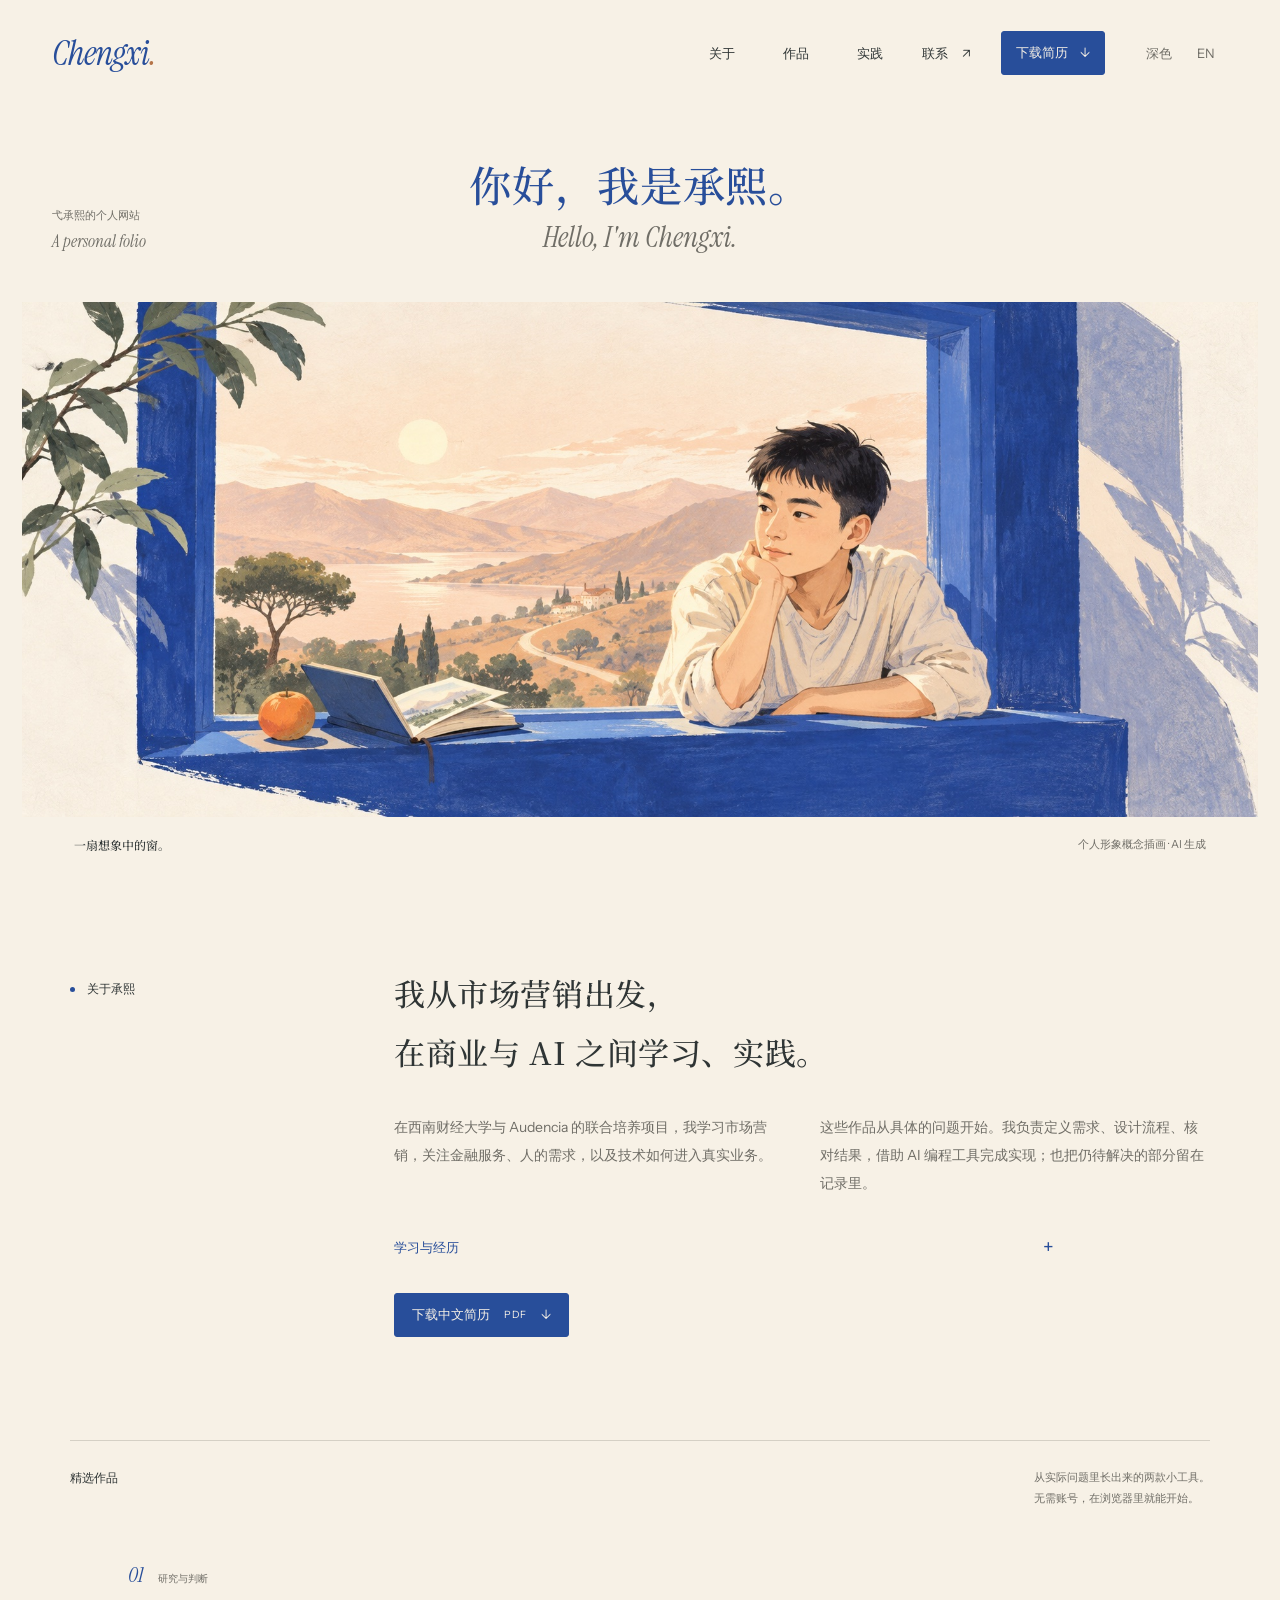
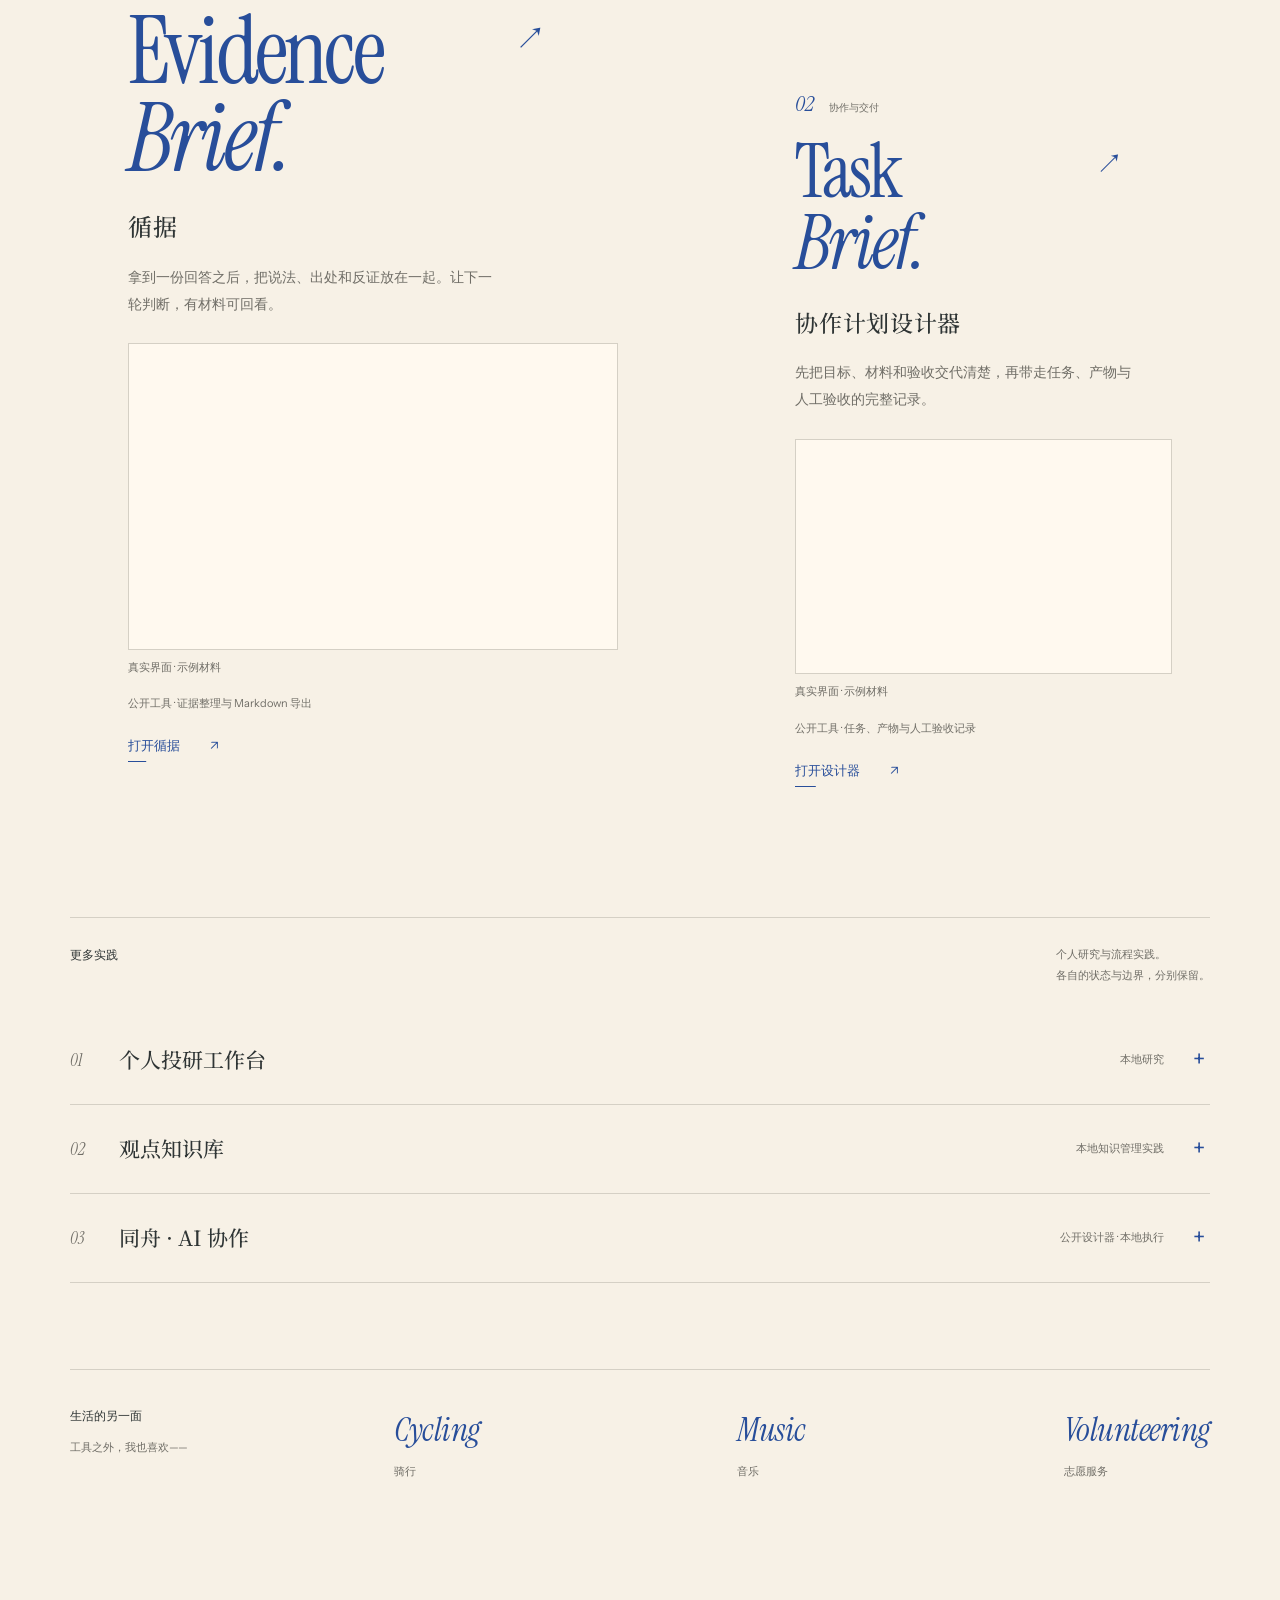
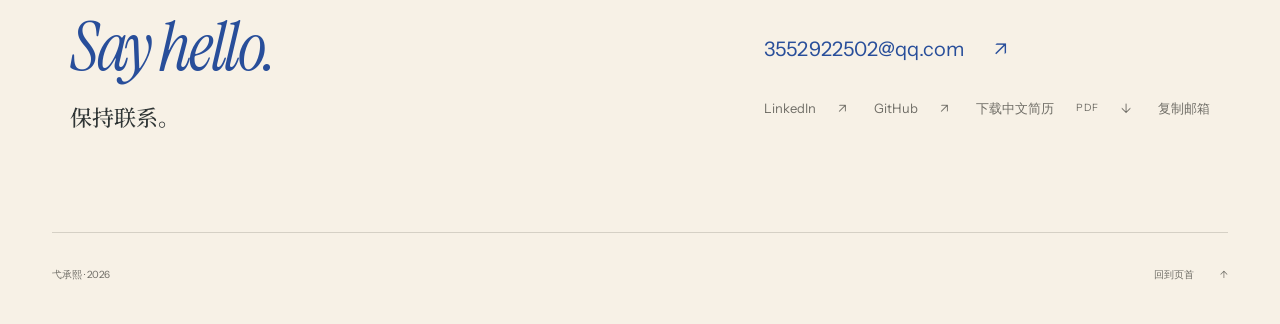
==== index.html @ 26eccb27 "Withdraw divination pages and refine portfolio presentation" ====
<!doctype html>
<html data-theme="light" lang="zh-CN">
<head>
<meta charset="utf-8">
<meta name="viewport" content="width=device-width, initial-scale=1">
<title>弋承熙 · 个人网站</title>
<meta name="description" content="弋承熙的个人网站。市场营销背景，在商业与 AI 之间学习、实践，记录可使用的工具与真实的探索过程。">
<meta name="robots" content="index,follow">
<meta name="referrer" content="no-referrer">
<meta http-equiv="Content-Security-Policy" content="default-src 'self'; script-src 'self' 'sha256-GZswJVKRhbGbGTLFk7Y+22JpQ9vmV7Snyugdphkthqc='; style-src 'self'; img-src 'self' data:; font-src 'self'; connect-src 'self'; object-src 'none'; base-uri 'none'; form-action 'none'">
<link rel="canonical" href="https://yichengxi.cn/">
<meta property="og:type" content="website">
<meta property="og:url" content="https://yichengxi.cn/">
<meta property="og:title" content="弋承熙 · 个人网站">
<meta property="og:description" content="弋承熙的个人网站。市场营销背景，在商业与 AI 之间学习、实践，记录可使用的工具与真实的探索过程。">
<meta property="og:image" content="https://yichengxi.cn/assets/curiosity-window.png">
<meta property="og:image:width" content="1942">
<meta property="og:image:height" content="809">
<meta property="og:image:alt" content="概念插画：承熙倚在钴蓝色窗边，窗台放着一本书，远处是暖色山水。">
<meta property="og:locale" content="zh_CN">
<meta property="og:locale:alternate" content="en_US">
<meta name="twitter:card" content="summary_large_image">
<meta name="twitter:title" content="弋承熙 · 个人网站">
<meta name="twitter:description" content="弋承熙的个人网站。市场营销背景，在商业与 AI 之间学习、实践，记录可使用的工具与真实的探索过程。">
<meta name="twitter:image" content="https://yichengxi.cn/assets/curiosity-window.png">
<meta name="twitter:image:alt" content="概念插画：承熙倚在钴蓝色窗边，窗台放着一本书，远处是暖色山水。">
<link rel="icon" href="assets/favicon.svg" type="image/svg+xml">
<link rel="apple-touch-icon" href="/apple-touch-icon.png">
<meta name="theme-color" content="#f7f1e6">
<script>try{var s=localStorage.getItem('site-theme');if(s!=='light'&&s!=='dark'){s=matchMedia('(prefers-color-scheme: dark)').matches?'dark':'light'}document.documentElement.dataset.theme=s;var m=document.querySelector('meta[name="theme-color"]');if(m)m.content=s==='dark'?'#171d28':'#f7f1e6'}catch(e){document.documentElement.dataset.theme=matchMedia('(prefers-color-scheme: dark)').matches?'dark':'light'}</script>
<link rel="preload" href="assets/fonts/InstrumentSerif-Italic.woff2" as="font" type="font/woff2" crossorigin>
<link rel="preload" href="assets/fonts/ChengxiEditorial-Medium.woff2" as="font" type="font/woff2" crossorigin>
<link rel="stylesheet" href="assets/site.css?v=20261009-folio">
<script defer src="assets/languages.js?v=20261013-public-work"></script>
<script defer src="assets/site.js?v=20261013-public-work"></script>
<script type="application/ld+json">{"@context":"https://schema.org","@type":"ProfilePage","mainEntity":{"@type":"Person","name":"弋承熙","alternateName":"Yi Chengxi","url":"https://yichengxi.cn/","image":"https://yichengxi.cn/assets/curiosity-window.png","description":"市场营销背景的个人实践网站：记录在商业与 AI 之间的学习、工具与真实探索。","sameAs":["https://github.com/chengxi562-hue","https://www.linkedin.com/in/chengxi-yi-452460428/"]}}</script>
</head>
<body id="top">
<a class="skip" href="#main" data-t="t0">跳到主要内容</a>
<header class="masthead shell">
  <a class="signature" href="#top" aria-label="承熙，返回页首" data-t-aria-label="fBrandLabel" lang="en">Chengxi<span aria-hidden="true">.</span></a>
  <nav id="site-nav" aria-label="主导航" data-t-aria-label="t89"><a href="#about" data-t="t5">关于</a><a href="#work" data-t="fNavWork">作品</a><a href="#practice" data-t="fNavPractice">实践</a><a href="#contact"><span data-t="t6">联系</span> <span aria-hidden="true">↗</span></a><a class="resume-button" href="assets/resume-yi-chengxi-2026-09.pdf?v=20261004-experience" download="Yi-Chengxi-Resume-ZH.pdf" title="下载中文简历（PDF）" data-t-title="fResumeTitle"><span data-t="fResumeNav">下载简历</span><span aria-hidden="true">↓</span></a></nav>
  <div class="header-controls"><button class="theme-toggle" type="button" aria-pressed="false" hidden>深色</button><button class="language-toggle" type="button" aria-label="Switch to English" hidden>EN</button><button class="nav-toggle" type="button" aria-controls="site-nav" aria-expanded="false" hidden data-t="t2">菜单</button></div>
</header>
<main id="main">
  <section class="opening" aria-labelledby="hello">
    <div class="opening-title shell"><p class="small-intro"><span data-t="fSmallIntro">弋承熙的个人网站</span><span class="folio-subtitle" lang="en">A personal folio</span></p><h1 id="hello" data-t="fGreeting">你好，我是承熙。</h1><p class="hello-en" lang="en" data-t="fGreetingSub">Hello, I&#x27;m Chengxi.</p></div>
    <figure class="opening-figure"><div class="image-window"><picture><source type="image/jpeg" srcset="assets/curiosity-window-1200.jpg 1200w, assets/curiosity-window-1942.jpg 1942w" sizes="(max-width:540px) 200vw, (max-width:760px) calc(100vw - 24px), (min-width:1986px) 1942px, calc(100vw - 44px)"><img src="assets/curiosity-window.png" alt="概念插画：承熙倚在钴蓝色窗边，窗台放着一本书，远处是暖色山水。" data-t-alt="fImageAlt" width="1942" height="809" fetchpriority="high" decoding="async"></picture></div><figcaption class="shell"><span data-t="fWindowNote">一扇想象中的窗。</span><span data-t="fImageCredit">个人形象概念插画 · AI 生成</span></figcaption></figure>
  </section>
  <section class="introduction reading-shell" id="about" aria-labelledby="about-title">
    <div class="section-note"><span class="section-dot" aria-hidden="true"></span><h2 id="about-title" data-t="fAboutTitle">关于承熙</h2></div>
    <div class="introduction-copy"><p class="introduction-lead" data-t="fIntroLead">我从市场营销出发，
在商业与 AI 之间学习、实践。</p><div class="introduction-detail"><p data-t="fIntroBackground">在西南财经大学与 Audencia 的联合培养项目，我学习市场营销，关注金融服务、人的需求，以及技术如何进入真实业务。</p><p data-t="fIntroRole">这些作品从具体的问题开始。我负责定义需求、设计流程、核对结果，借助 AI 编程工具完成实现；也把仍待解决的部分留在记录里。</p></div>
      <details class="experience-notes"><summary><span data-t="fExperienceTitle">学习与经历</span><span aria-hidden="true">+</span></summary><div class="experience-content"><p class="education"><strong data-t="fEducation">西南财经大学 × Audencia</strong><span data-t="t81">市场营销联合培养项目，预计 2027 年毕业。</span></p><ol class="timeline">
        <li><time>2026.05 — 07</time><h3 data-t="t74">四川银行 · 成都分行营业部市场营销部实习</h3><p data-t="t75">从客户接待、业务引导和数字化渠道服务中，理解金融产品如何连接人的实际需求。</p></li><li><time>2026.03 — 04</time><h3 data-t="t76">成都高投创业投资有限公司 · 投资服务部</h3><p data-t="t77">参与基金申报材料、投标与路演资料、项目台账及尽调材料整理。</p></li><li><time>2025.07 — 09</time><h3 data-t="t78">星途领航（腾盾科创）· 海外销售支持</h3><p data-t="t79">参与国际研学项目的物料与场地协调、文化体验活动及涉外服务。</p></li>
      </ol></div></details><a class="resume-button resume-about" href="assets/resume-yi-chengxi-2026-09.pdf?v=20261004-experience" download="Yi-Chengxi-Resume-ZH.pdf"><span data-t="fResume">下载中文简历</span><span class="resume-format">PDF</span><span aria-hidden="true">↓</span></a>
    </div>
  </section>
  <section class="selected-work reading-shell" id="work" aria-labelledby="work-title"><span class="anchor-alias" id="tools" aria-hidden="true"></span><span class="anchor-alias" id="tool-start" aria-hidden="true"></span>
    <div class="work-heading"><h2 id="work-title" data-t="fWorkTitle">精选作品</h2><p data-t="fWorkNote">从实际问题里长出来的两款小工具。
无需账号，在浏览器里就能开始。</p></div>
    <div class="work-composition">
      <article class="work-feature evidence"><p class="work-kicker"><span lang="en">01</span><span data-t="fEvidenceCategory">研究与判断</span></p><a class="work-title-link" href="tools/evidence-brief/"><span class="work-english" lang="en">Evidence<br><i>Brief.</i></span><span class="work-arrow" aria-hidden="true">↗</span><h3 data-t="fEvidenceTitle">循据</h3></a><p class="work-description" data-t="fEvidenceDescription">拿到一份回答之后，把说法、出处和反证放在一起。让下一轮判断，有材料可回看。</p><figure class="work-preview"><a href="tools/evidence-brief/" class="work-preview-link"><img src="assets/og-evidence-brief.png" alt="循据的真实界面：研究问题、说法清单与人工复核状态，使用公开示例材料。" data-t-alt="fEvidencePreviewAlt" width="1440" height="900" loading="lazy" decoding="async"></a><figcaption data-t="fPreviewNote">真实界面 · 示例材料</figcaption></figure><p class="work-caption" data-t="fEvidenceCaption">公开工具 · 证据整理与 Markdown 导出</p><a class="quiet-link" href="tools/evidence-brief/"><span data-t="fEvidenceOpen">打开循据</span><span aria-hidden="true">↗</span></a></article>
      <article class="work-feature task"><p class="work-kicker"><span lang="en">02</span><span data-t="fTaskCategory">协作与交付</span></p><a class="work-title-link" href="tools/task-brief/"><span class="work-english" lang="en">Task<br><i>Brief.</i></span><span class="work-arrow" aria-hidden="true">↗</span><h3 data-t="fTaskTitle">协作计划设计器</h3></a><p class="work-description" data-t="fTaskDescription">先把目标、材料和验收交代清楚，再带走任务、产物与人工验收的完整记录。</p><figure class="work-preview"><a href="tools/task-brief/" class="work-preview-link"><img src="assets/og-task-brief.png" alt="Task Brief 的真实输出界面：执行任务单与复核任务单，使用合成示例材料。" data-t-alt="fTaskPreviewAlt" width="1440" height="900" loading="lazy" decoding="async"></a><figcaption data-t="fPreviewNote">真实界面 · 示例材料</figcaption></figure><p class="work-caption" data-t="fTaskCaption">公开工具 · 任务、产物与人工验收记录</p><a class="quiet-link" href="tools/task-brief/"><span data-t="fTaskOpen">打开设计器</span><span aria-hidden="true">↗</span></a></article>
    </div>
  </section>
  <section class="more-practice reading-shell" id="practice" aria-labelledby="practice-title"><span class="anchor-alias" id="approach" aria-hidden="true"></span><div class="work-heading"><h2 id="practice-title" data-t="fPracticeTitle">更多实践</h2><p data-t="fPracticeNote">个人研究与流程实践。
各自的状态与边界，分别保留。</p></div><div class="practice-list"><details class="practice" id="research"><summary><span class="practice-no" aria-hidden="true">01</span><span class="practice-name" data-t="t22">个人投研工作台</span><span class="practice-state" data-t="fResearchStatus">本地研究</span><span class="practice-plus" aria-hidden="true">+</span></summary><div class="practice-body"><span class="anchor-alias" id="project-research" aria-hidden="true"></span><p class="practice-intro" data-t="t23">把分散的信息整理成可追溯的研究流程。</p><div class="case"><div class="case-part" id="research-part-0"><span class="anchor-alias" id="case-research-0" aria-hidden="true"></span><h4 data-t="t25">问题</h4><p data-t="t26">信息来源分散，输出可能悄悄过期；需要知道每条结论从哪里来、何时失效。</p></div>
<div class="case-part" id="research-part-1"><span class="anchor-alias" id="case-research-1" aria-hidden="true"></span><h4 data-t="t27">我的工作</h4><p data-t="t28">定义来源、时效、失败条件与验收标准，组织 AI 工具按边界实现，并核对来源与输出记录。</p></div>
<div class="case-part" id="research-part-2"><span class="anchor-alias" id="case-research-2" aria-hidden="true"></span><h4 data-t="t29">结果与边界</h4><p data-t="t30">形成可追溯的研究流程和检查规则。项目用于个人研究，不作为收益表现或交易能力的证明。</p></div></div><a class="quiet-link" href="tools/evidence-brief/" data-t="r3">用循据整理证据 ↗</a></div></details><details class="practice" id="knowledge"><summary><span class="practice-no" aria-hidden="true">02</span><span class="practice-name" data-t="t33">观点知识库</span><span class="practice-state" data-t="fKnowledgeStatus">本地知识管理实践</span><span class="practice-plus" aria-hidden="true">+</span></summary><div class="practice-body"><span class="anchor-alias" id="project-knowledge" aria-hidden="true"></span><p class="practice-intro" data-t="t34">让视频里的信息，成为可以回看的材料。</p><div class="case"><div class="case-part" id="knowledge-part-0"><span class="anchor-alias" id="case-knowledge-0" aria-hidden="true"></span><h4 data-t="t36">问题</h4><p data-t="t37">长视频里的观点难以回看，摘录脱离上下文后就失去来源。</p></div>
<div class="case-part" id="knowledge-part-1"><span class="anchor-alias" id="case-knowledge-1" aria-hidden="true"></span><h4 data-t="t38">我的工作</h4><p data-t="t39">设计转写、来源时间戳、归档结构与增量处理规则，并定义抽取格式与检查方式。</p></div>
<div class="case-part" id="knowledge-part-2"><span class="anchor-alias" id="case-knowledge-2" aria-hidden="true"></span><h4 data-t="t40">结果与边界</h4><p data-t="t41">形成带来源线索的可回看资料库。重要结论仍回到原始材料核对，避免摘录丢失上下文。</p></div></div></div></details><details class="practice" id="collaboration"><summary><span class="practice-no" aria-hidden="true">03</span><span class="practice-name" data-t="t44">同舟 · AI 协作</span><span class="practice-state" data-t="fCollaborationStatus">公开设计器 · 本地执行</span><span class="practice-plus" aria-hidden="true">+</span></summary><div class="practice-body"><span class="anchor-alias" id="project-collaboration" aria-hidden="true"></span><p class="practice-intro" data-t="t45">把任务、依赖与验收连起来；公开设计计划，本地执行队列。</p><div class="case"><div class="case-part" id="collaboration-part-0"><span class="anchor-alias" id="case-collaboration-0" aria-hidden="true"></span><h4 data-t="t47">问题</h4><p data-t="t48">工具越多，越容易把“生成了内容”误认为“完成了交付”。</p></div>
<div class="case-part" id="collaboration-part-1"><span class="anchor-alias" id="case-collaboration-1" aria-hidden="true"></span><h4 data-t="t49">我的工作</h4><p data-t="t50">定义任务范围、协作分工与停止条件，借助 AI 工具完成实现，再核对实际产物与检查记录。</p></div>
<div class="case-part" id="collaboration-part-2"><span class="anchor-alias" id="case-collaboration-2" aria-hidden="true"></span><h4 data-t="t51">结果与边界</h4><p data-t="t52">已跑通真实计划、初稿与复核链；公开设计器可导出工作流。执行仍需自己的本地环境，节省比例尚未量化。</p></div></div><a class="quiet-link" href="projects/tongzhou/" data-t="q0">查看同舟项目与设计器 ↗</a></div></details></div></section>
  <section class="life reading-shell" aria-labelledby="life-title"><div class="life-heading"><h2 id="life-title" data-t="fLifeTitle">生活的另一面</h2><p data-t="fLifeIntro">工具之外，我也喜欢——</p></div><ul class="interests"><li><span lang="en">Cycling</span><span data-t="t70">骑行</span></li><li><span lang="en">Music</span><span data-t="t71">音乐</span></li><li><span lang="en">Volunteering</span><span data-t="t72">志愿服务</span></li></ul></section>
  <section class="contact reading-shell" id="contact" aria-labelledby="contact-title"><div class="contact-intro"><p lang="en">Say hello.</p><h2 id="contact-title" data-t="fContactTitle">保持联系。</h2></div><div class="contact-details"><a class="email" href="mailto:3552922502@qq.com">3552922502@qq.com <span aria-hidden="true">↗</span></a><nav aria-label="外部主页" data-t-aria-label="fExternalNav"><a href="https://www.linkedin.com/in/chengxi-yi-452460428/" target="_blank" rel="noopener noreferrer">LinkedIn <span aria-hidden="true">↗</span></a><a href="https://github.com/chengxi562-hue" target="_blank" rel="noopener noreferrer">GitHub <span aria-hidden="true">↗</span></a><a href="assets/resume-yi-chengxi-2026-09.pdf?v=20261004-experience" download="Yi-Chengxi-Resume-ZH.pdf"><span data-t="fResume">下载中文简历</span><span class="resume-format">PDF</span><span aria-hidden="true">↓</span></a><button class="copy" type="button" data-email="3552922502@qq.com" hidden data-t="t85">复制邮箱</button></nav><span class="copy-status" role="status"></span></div></section>
</main>
<footer class="footer shell"><p data-t="fFooter">弋承熙 · 2026</p><a href="#top"><span data-t="fBackTop">回到页首</span><span aria-hidden="true">↑</span></a></footer>
</body>
</html>
---- assets/site.css ----
/* Folio edition · September 2026. Native reading, progressive controls. */
@font-face{font-family:'Instrument Serif';src:url('fonts/InstrumentSerif-Regular.woff2') format('woff2');font-weight:400;font-display:swap}
@font-face{font-family:'Instrument Serif';src:url('fonts/InstrumentSerif-Italic.woff2') format('woff2');font-weight:400;font-style:italic;font-display:swap}
@font-face{font-family:'Chengxi Editorial';src:url('fonts/ChengxiEditorial-Medium.woff2') format('woff2');font-weight:500;font-display:swap}
@font-face{font-family:'Instrument Sans';src:url('fonts/InstrumentSans-Regular.woff2') format('woff2');font-weight:400;font-display:swap}
:root{--paper:#f7f1e6;--ink:#2f3535;--blue:#284e9a;--muted:#706e67;--apricot:#e8bc98;--line:#d5d0c5;--display:'Chengxi Editorial','Songti SC','Noto Serif CJK SC',serif;--serif:'Instrument Serif',Georgia,serif;--sans:'Instrument Sans','PingFang SC','Microsoft YaHei',sans-serif;--gutter:52px;--card:#fff9ef;--wash:#efe5d4;color-scheme:light}
*{box-sizing:border-box}html{scroll-behavior:smooth;scroll-padding-top:36px}body{margin:0;background:var(--paper);color:var(--ink);font:15px/1.85 var(--sans);-webkit-font-smoothing:antialiased}h1,h2,h3,p,figure{margin:0}a{color:inherit;text-underline-offset:5px;touch-action:manipulation}a:focus-visible{outline:2px solid var(--blue);outline-offset:7px}::selection{background:var(--apricot);color:var(--ink)}.shell{width:calc(100% - var(--gutter)*2);max-width:1390px;margin-inline:auto}.reading-shell{width:calc(100% - var(--gutter)*2);max-width:1140px;margin-inline:auto}.skip{position:fixed;top:-100px;left:20px;z-index:20;padding:12px 20px;background:var(--blue);color:var(--paper)}.skip:focus{top:14px}.masthead{display:flex;align-items:center;justify-content:space-between;gap:32px;min-height:106px}.signature{font:italic 35px/1 var(--serif);text-decoration:none;color:var(--blue);letter-spacing:-.03em;display:flex;align-items:center;min-height:44px}.signature>span{color:#b57448}.edition{font-size:10px;color:var(--muted);margin-left:78px}.masthead nav{display:flex;align-items:center;gap:30px}.masthead nav a{font-size:13px;display:flex;gap:14px;align-items:center;min-height:44px;text-decoration:none}.masthead nav a:hover{color:var(--blue)}.opening-title{padding:46px 0 44px;position:relative;text-align:center}.small-intro{position:absolute;left:0;bottom:47px;font-size:11px;color:var(--muted);text-align:left}.small-intro>.folio-subtitle{display:block;font:italic 17px/1.5 var(--serif);margin-top:4px}.opening h1{font:500 clamp(34px,3.3vw,48px)/1.5 var(--display);letter-spacing:.015em;color:var(--blue)}.hello-en{font:italic 29px/1.4 var(--serif);color:var(--muted);margin-top:2px}.opening-figure{margin-inline:22px}.image-window{max-width:1942px;margin-inline:auto;overflow:hidden}.image-window img{display:block;width:100%;height:auto;aspect-ratio:1942/809;object-fit:cover;transform:scale(1);transition:transform 1.4s cubic-bezier(.2,.65,.35,1)}.opening-figure figcaption{display:flex;align-items:flex-start;justify-content:space-between;gap:28px;margin-top:17px;font-size:10px;color:var(--muted)}.opening-figure figcaption>span:first-child{font-family:var(--display);font-weight:500;font-size:12px;color:var(--ink)}.introduction{display:grid;grid-template-columns:1fr 3fr;gap:52px;padding-block:108px 103px}.section-note{display:flex;align-items:flex-start;gap:12px;padding-top:14px}.section-dot{width:5px;height:5px;border-radius:50%;background:var(--blue);margin-top:9px;flex-shrink:0}.section-note h2,.work-heading h2,.life-heading h2{font-size:12px;font-weight:400;line-height:1.8}.introduction-lead{font:500 31px/1.9 var(--display);letter-spacing:.02em}.introduction-detail{display:grid;grid-template-columns:1fr 1fr;gap:36px;margin-top:31px;font-size:14px;line-height:2;color:var(--muted)}.quiet-link{display:inline-flex;align-items:center;gap:30px;min-height:44px;margin-top:22px;font-size:13px;text-decoration:none;color:var(--blue);position:relative}.quiet-link::after{content:'';position:absolute;left:0;right:0;bottom:5px;height:1px;background:currentColor;transform:scaleX(.2);transform-origin:left;transition:transform .25s}.quiet-link:hover::after{transform:scaleX(1)}.quiet-link>span[aria-hidden]{transition:transform .25s}.quiet-link:hover>span[aria-hidden]{transform:translate(2px,-2px)}.selected-work{padding-bottom:125px}.work-heading{display:flex;justify-content:space-between;align-items:flex-start;gap:50px;border-top:1px solid var(--line);padding-top:26px}.work-heading p{font-size:11px;color:var(--muted);max-width:31em;line-height:1.9}.work-composition{display:grid;grid-template-columns:1.3fr 1fr;gap:17%;padding:55px 38px 0 58px}.work-feature{min-width:0}.work-kicker{font-size:10px;color:var(--muted);display:flex;align-items:baseline;gap:15px}.work-kicker>span:first-child{font:italic 22px/1 var(--serif);color:var(--blue)}.work-title-link{display:block;position:relative;text-decoration:none;margin-top:20px;max-width:420px}.work-english{display:block;font:400 94px/.92 var(--serif);letter-spacing:-.04em;color:var(--blue)}.work-english i{font-weight:400}.work-title-link h3{font:500 24px/1.7 var(--display);color:var(--ink);margin-top:25px;letter-spacing:.03em}.work-arrow{position:absolute;top:8px;right:2px;font:400 31px/1.5 var(--serif);color:var(--blue);transition:transform .3s}.work-title-link:hover .work-arrow{transform:translate(6px,-6px)}.work-description{font-size:14px;line-height:1.95;max-width:26em;color:var(--muted);margin-top:17px}.work-caption{font-size:11px;line-height:1.9;color:var(--muted);margin-top:22px}.work-feature .quiet-link{margin-top:9px}.task{padding-top:129px}.task .work-english{font-size:75px;line-height:.94}.task .work-title-link{max-width:330px}.task .work-title-link h3{font-size:23px;margin-top:25px}.task .work-description{font-size:14px;max-width:24em}.task .work-arrow{top:7px;font-size:27px}.life{display:grid;grid-template-columns:1fr 3fr;gap:52px;padding:35px 0 85px;border-top:1px solid var(--line)}.life-heading p{font-size:11px;color:var(--muted);margin-top:11px}.interests{display:flex;justify-content:space-between;gap:32px;list-style:none;margin:0;padding:0}.interests li{display:grid;gap:7px;align-content:start}.interests li>span:first-child{font:italic 33px/1.5 var(--serif);color:var(--blue);letter-spacing:-.015em}.interests li>span:last-child{font-size:11px;color:var(--muted)}.contact{display:flex;justify-content:space-between;align-items:center;gap:60px;padding-block:44px 95px}.contact-intro>p{font:italic 68px/1.1 var(--serif);color:var(--blue);letter-spacing:-.035em}.contact-intro h2{font:500 22px/1.8 var(--display);margin-top:12px}.contact-details{padding-top:10px}.email{display:flex;align-items:center;gap:30px;font-size:20px;text-decoration:none;color:var(--blue);min-height:44px}.email:hover{text-decoration:underline}.contact-details nav{display:flex;gap:27px;margin-top:15px}.contact-details nav a{min-height:44px;display:flex;gap:22px;align-items:center;text-decoration:none;font-size:13px;color:var(--muted)}.contact-details nav a:hover{color:var(--blue)}.footer{display:flex;align-items:center;justify-content:space-between;gap:30px;border-top:1px solid var(--line);padding-block:21px 26px;font-size:10px;color:var(--muted)}.footer p>span{margin-inline:10px}.footer>a{display:flex;align-items:center;gap:26px;min-height:44px;text-decoration:none}.footer>a:hover{color:var(--blue)}
@media(min-width:1000px) and (prefers-reduced-motion:no-preference){.image-window:hover img{transform:scale(1.012)}}
@media(max-width:1100px){:root{--gutter:38px}.masthead{min-height:90px}.opening-title{padding:41px 0 35px}.small-intro{bottom:39px;font-size:10px}.small-intro>.folio-subtitle{font-size:15px}.opening h1{font-size:39px}.hello-en{font-size:27px}.introduction{grid-template-columns:.7fr 3fr;gap:35px;padding-block:85px}.introduction-lead{font-size:29px}.introduction-detail{gap:27px;font-size:14px}.work-composition{padding-left:25px;padding-right:20px;gap:13%}.work-english{font-size:80px}.task .work-english{font-size:66px}.task{padding-top:110px}.work-description{font-size:14px}.selected-work{padding-bottom:96px}.life{grid-template-columns:.7fr 3fr;gap:35px;padding-bottom:66px}.interests{gap:24px}.interests li>span:first-child{font-size:30px}.contact{padding-bottom:70px}.contact-intro>p{font-size:61px}}
@media(max-width:760px){:root{--gutter:25px}.masthead{min-height:84px;gap:25px}.signature{font-size:31px}.edition{display:none}.masthead nav{gap:23px}.masthead nav a{font-size:13px}.opening-title{padding:28px 0 35px}.small-intro{position:static;text-align:center;font-size:10px;margin-bottom:18px}.small-intro>.folio-subtitle{display:none}.opening h1{font-size:38px}.hello-en{font-size:26px}.opening-figure{margin-inline:12px}.opening-figure figcaption{margin-top:13px;font-size:9px;gap:24px}.opening-figure figcaption>span:first-child{font-size:11px}.introduction{grid-template-columns:1fr;gap:20px;padding-block:65px 67px}.section-note{padding-top:0}.introduction-lead{font-size:28px;line-height:1.85}.introduction-detail{font-size:14px;gap:27px;margin-top:24px}.introduction .quiet-link{margin-top:18px}.work-heading{padding-top:22px;gap:25px}.work-heading p{font-size:10px}.work-composition{padding:43px 0 0;gap:11%}.work-english{font-size:69px}.work-title-link h3{font-size:22px;margin-top:21px}.work-arrow{font-size:25px}.work-description{font-size:14px;margin-top:13px}.work-caption{font-size:11px;margin-top:18px}.task{padding-top:96px}.task .work-english{font-size:58px}.task .work-description{font-size:14px}.task .work-title-link h3{font-size:21px;margin-top:23px}.task .work-arrow{font-size:23px}.selected-work{padding-bottom:75px}.life{grid-template-columns:1fr;gap:25px;padding-top:24px;padding-bottom:49px}.life-heading{display:flex;gap:30px;justify-content:space-between}.life-heading p{margin:0;font-size:10px}.interests li>span:first-child{font-size:28px}.interests li>span:last-child{font-size:10px}.contact{padding:28px 0 58px;gap:30px}.contact-intro>p{font-size:51px}.contact-intro h2{font-size:21px}.email{font-size:17px;gap:17px}.contact-details nav{margin-top:10px;gap:22px}.contact-details nav a{font-size:13px;gap:17px}.footer{font-size:9px;gap:20px}.footer>span{display:none}}
@media(max-width:540px){:root{--gutter:25px}.masthead{min-height:81px}.signature{font-size:30px}.masthead nav{gap:19px}.masthead nav a{font-size:13px;gap:7px}.opening-title{padding:21px 0 29px}.small-intro{font-size:9px;margin-bottom:17px}.opening h1{font-size:34px;letter-spacing:.015em;line-height:1.6;white-space:nowrap}.hello-en{font-size:24px;margin-top:1px}.opening-figure{margin-inline:0}.image-window img{aspect-ratio:1.2;object-position:61% 50%}.opening-figure figcaption{font-size:8px;gap:18px;line-height:1.85;margin-top:12px}.opening-figure figcaption>span:first-child{font-size:10px;white-space:nowrap}.opening-figure figcaption>span:last-child{text-align:right;max-width:18em}.introduction{padding-top:56px;padding-bottom:57px;gap:18px}.section-note h2,.work-heading h2,.life-heading h2{font-size:11px}.section-note{gap:10px}.section-dot{margin-top:7px;width:4px;height:4px}.introduction-lead{font-size:23px;line-height:1.95;letter-spacing:0}.introduction-detail{grid-template-columns:1fr;gap:15px;font-size:14px;line-height:2;margin-top:22px}.introduction .quiet-link{font-size:13px;margin-top:15px}.work-heading{gap:24px;padding-top:20px;align-items:flex-start}.work-heading h2{white-space:nowrap}.work-heading p{font-size:9px;line-height:1.85;max-width:22em}.work-composition{display:block;padding-top:36px}.work-kicker{font-size:9px;gap:12px}.work-kicker>span:first-child{font-size:20px}.work-title-link{max-width:300px;margin-top:16px}.work-english{font-size:77px;line-height:.92}.work-arrow{font-size:28px;right:10px;top:7px}.work-title-link h3{font-size:23px;margin-top:22px}.work-description{font-size:14px;max-width:24em;line-height:1.95;margin-top:14px}.work-caption{font-size:11px;margin-top:17px}.work-feature .quiet-link{font-size:13px;margin-top:6px}.task{padding:54px 0 0 55px}.task .work-title-link{max-width:260px}.task .work-english{font-size:66px}.task .work-title-link h3{font-size:21px;margin-top:22px}.task .work-description{font-size:14px;max-width:23em}.task .work-arrow{font-size:25px;right:0;top:7px}.selected-work{padding-bottom:56px}.life{padding-top:21px;gap:24px;padding-bottom:34px}.life-heading{gap:18px}.life-heading p{font-size:9px}.interests{gap:13px}.interests li{gap:5px}.interests li>span:first-child{font-size:24px;line-height:1.4}.interests li>span:last-child{font-size:9px}.contact{display:block;padding:25px 0 44px}.contact-intro>p{font-size:54px}.contact-intro h2{font-size:20px;margin-top:10px}.contact-details{padding-top:23px}.email{font-size:19px;justify-content:space-between;max-width:300px}.contact-details nav{margin-top:7px;gap:30px}.contact-details nav a{font-size:13px;gap:21px}.footer{font-size:8px;padding-block:16px 19px;gap:20px}.footer p>span{margin-inline:5px}.footer>a{gap:15px}}
@media(max-width:360px){.opening h1{font-size:30px}.introduction-lead{font-size:21px}.interests li>span:first-child{font-size:21px}.task{padding-left:36px}}
@media(prefers-reduced-motion:reduce){html{scroll-behavior:auto}*,*::before,*::after{animation:none!important;transition:none!important}}
/* An explicit download action, using the existing public Chinese PDF. */
.resume-button{display:inline-flex;align-items:center;justify-content:center;gap:14px;min-height:44px;padding:9px 17px;border:1px solid var(--blue);border-radius:3px;background:var(--blue);color:var(--paper);font-size:13px;line-height:1.5;text-decoration:none;white-space:nowrap;transition:background .2s,color .2s}
.resume-button:hover{background:var(--paper);color:var(--blue)}
.masthead nav .resume-button{padding:9px 14px;gap:12px}
.resume-about{margin-top:22px}
.resume-format{font-size:10px;letter-spacing:.06em}
.contact-details nav a[href$=".pdf"]{gap:9px}
/* Shared night palette, coordinated with the tool and case pages. */
[data-theme=dark]{--paper:#171d28;--ink:#f2ecdf;--blue:#a9c1ff;--muted:#b7b6b1;--line:#3c4657;--card:#202837;--wash:#293344;--apricot:#e8bc98;color-scheme:dark}
[data-theme=dark] .signature>span{color:var(--apricot)}
[data-theme=dark] .image-window img{filter:brightness(.88)}
::selection{color:#2f3535}
[hidden]{display:none!important}
button{font:inherit;cursor:pointer;touch-action:manipulation}
button:focus-visible,summary:focus-visible{outline:2px solid var(--blue);outline-offset:6px}
button{color:inherit}
.masthead{position:relative;justify-content:flex-start}
.signature{margin-right:auto;flex-shrink:0}
.header-controls{display:flex;align-items:center;gap:3px}
.header-controls button{min-width:44px;min-height:44px;padding:8px;background:none;border:0;border-radius:2px;color:var(--muted);font-size:11px;white-space:nowrap}
.header-controls button:hover{color:var(--blue);background:var(--wash)}
.header-controls .nav-toggle{display:none}
#site-nav a[aria-current]{color:var(--blue);text-decoration:underline;text-underline-offset:7px}
.introduction-lead,.work-heading p{white-space:pre-line}
.selected-work,.more-practice,.case-part,.practice-body{position:relative}
.anchor-alias{position:absolute;top:0;left:0;width:1px;height:1px;pointer-events:none}
.experience-notes{margin-top:27px;max-width:660px}
.experience-notes summary{display:flex;align-items:center;justify-content:space-between;gap:24px;list-style:none;font-size:13px;color:var(--blue);min-height:44px;cursor:pointer;padding:5px 0}
.experience-notes summary::-webkit-details-marker,.practice summary::-webkit-details-marker{display:none}
.experience-notes summary>span:last-child{font-size:20px;transition:transform .2s}
.experience-notes[open] summary>span:last-child{transform:rotate(45deg)}
.experience-content{padding:15px 0 3px}
.education{display:grid;gap:6px;font-size:13px;color:var(--muted)}
.education strong{font-weight:400;color:var(--ink);font-size:14px}
.timeline{list-style:none;margin:24px 0 0;padding:0}
.timeline li{padding-left:20px;border-left:1px solid var(--line)}
.timeline li+li{margin-top:25px}
.timeline time{font-size:11px;color:var(--muted)}
.timeline h3{font-size:14px;line-height:1.75;font-weight:400;margin-top:5px}
.timeline p{font-size:14px;line-height:1.9;color:var(--muted);margin-top:7px}
.more-practice{padding-bottom:86px}
.practice-list{margin-top:30px}
.practice{border-bottom:1px solid var(--line)}
.practice summary{display:grid;grid-template-columns:25px minmax(0,1fr) auto 22px;gap:24px;align-items:center;list-style:none;cursor:pointer;padding:23px 0;min-height:88px}
.practice-no{font:italic 17px var(--serif);color:var(--muted)}
.practice-name{font:500 21px/1.6 var(--display);color:var(--ink)}
.practice-state{font-size:11px;color:var(--muted)}
.practice-plus{font-size:23px;line-height:1;color:var(--blue);transition:transform .2s;text-align:center}
.practice[open] .practice-plus{transform:rotate(45deg)}
.practice summary:hover .practice-name{color:var(--blue)}
.practice-body{padding:0 0 32px 49px;max-width:1000px}
.practice-intro{font-size:15px;line-height:1.9;margin-bottom:22px}
.case{display:grid;gap:22px}
.case-part{display:grid;grid-template-columns:90px 1fr;gap:22px}
.case-part h4{font-size:12px;font-weight:400;color:var(--blue);margin:0;padding-top:3px;line-height:1.9}
.case-part p{font-size:14px;line-height:1.95;color:var(--muted);margin:0;max-width:48em}
.practice-body .quiet-link{margin-top:19px}
.copy{border:0;padding:8px 0;min-height:44px;background:none;font-size:13px;color:var(--muted)}
.copy:hover{color:var(--blue)}
.copy-status{display:block;color:var(--muted);font-size:12px;line-height:1.8}
.copy-status:empty{display:none}
.copy-fallback{display:block;width:100%;max-width:360px;min-width:0;margin-top:12px;padding:10px 12px;border:1px solid var(--line);background:var(--card);color:var(--ink);font:16px/1.5 var(--sans)}
:lang(en) .opening h1{font-family:var(--serif);font-size:clamp(44px,4.8vw,66px);font-weight:400;line-height:1.25;letter-spacing:-.025em}
:lang(en) .introduction-lead{font-family:var(--serif);font-size:37px;line-height:1.5;letter-spacing:0}
:lang(en) .practice-name{font-family:var(--serif);font-size:26px;line-height:1.3;font-weight:400}
:lang(en) .work-title-link h3{font-family:var(--sans);font-size:18px;font-weight:400;line-height:1.6;letter-spacing:0}
:lang(en) .interests li>span:last-child{display:none}
@media(max-width:1100px){.masthead{gap:25px}.masthead nav{gap:23px}.header-controls{gap:1px}.more-practice{padding-bottom:72px}}
@media(max-width:760px){.masthead{gap:18px}.masthead nav{gap:19px}.more-practice{padding-bottom:61px}.practice summary{grid-template-columns:22px minmax(0,1fr) auto 20px;gap:16px}.practice-name{font-size:19px}.practice-state{font-size:10px}.practice-body{padding-left:38px}.case-part{grid-template-columns:77px 1fr;gap:18px}:lang(en) .opening h1{font-size:48px}:lang(en) .introduction-lead{font-size:32px}:lang(en) .practice-name{font-size:24px}.contact-details nav{flex-wrap:wrap;gap:5px 25px}}
@media(max-width:640px){.masthead{flex-wrap:wrap;gap:0 12px;padding-block:13px;min-height:81px}.header-controls .nav-toggle{display:inline-flex;align-items:center;justify-content:center}.header-controls{margin-left:auto;gap:1px}.header-controls button{font-size:11px}.masthead #site-nav{order:3;flex-basis:100%;justify-content:flex-end;flex-wrap:wrap;gap:2px 24px;padding-top:8px}.masthead #site-nav a{min-height:44px;font-size:13px}.masthead #site-nav a:last-child{gap:8px}.practice summary{grid-template-columns:20px 1fr 20px;gap:9px 14px;padding-block:19px}.practice-name{font-size:19px}.practice-state{grid-column:2;grid-row:2;font-size:11px}.practice-plus{grid-column:3;grid-row:1}.practice-no{grid-column:1;grid-row:1;font-size:16px}.practice-body{padding:6px 0 27px 34px}.practice-intro{font-size:14px;margin-bottom:20px}.case-part{grid-template-columns:1fr;gap:6px}.case-part h4{font-size:12px;padding:0}.case-part p{font-size:14px}.case{gap:21px}.practice-body .quiet-link{margin-top:17px;font-size:13px}.more-practice .work-heading{gap:20px}.more-practice .work-heading p{max-width:22em}.more-practice{padding-bottom:55px}:lang(en) .practice-name{font-size:24px}.experience-notes{margin-top:21px}.timeline li{padding-left:15px}}
@media(max-width:540px){.opening h1{white-space:normal}.small-intro>span:first-child{font-size:10px}.opening-figure figcaption{font-size:9px}.opening-figure figcaption>span:last-child{max-width:17em}.work-heading p,.life-heading p{font-size:11px}.work-kicker{font-size:11px}.work-kicker>span:first-child{font-size:20px}.work-kicker>span:last-child{font-size:11px}.interests li>span:last-child{font-size:11px}.footer{font-size:10px}.footer a{font-size:11px}.section-note h2,.work-heading h2,.life-heading h2{font-size:12px}:lang(en) .opening h1{font-size:43px;line-height:1.15;max-width:9em;margin-inline:auto;white-space:normal}:lang(en) .hello-en{font-size:23px;line-height:1.4}:lang(en) .introduction-lead{font-size:29px;line-height:1.5}:lang(en) .task .work-title-link h3{font-size:17px}:lang(en) .work-heading h2{white-space:normal;max-width:11em}:lang(en) .life-heading{flex-direction:column;gap:6px}:lang(en) .work-heading p{max-width:18em}:lang(en) .contact-intro h2{font-family:var(--serif);font-size:26px}.contact-details nav{gap:4px 25px}}
@media(max-width:360px){:lang(en) .opening h1{font-size:37px}.practice-body{padding-left:0}.practice-name{font-size:18px}.masthead #site-nav{gap:2px 19px}.work-composition .task{padding-left:28px}}
@media(prefers-reduced-motion:reduce){html{scroll-behavior:auto}*,*::before,*::after{animation:none!important;transition:none!important}}

@media(max-width:820px){.masthead{flex-wrap:wrap;gap:0 12px;padding-block:13px;min-height:81px}.header-controls .nav-toggle{display:inline-flex;align-items:center;justify-content:center}.header-controls{margin-left:auto;gap:1px}.masthead #site-nav{order:3;flex-basis:100%;justify-content:flex-end;flex-wrap:wrap;gap:2px 24px;padding-top:8px}.masthead #site-nav a{min-height:44px;font-size:13px}}

/* Reuse the existing folio composition, with readable details and real work. */
#site-nav a{min-width:44px;justify-content:center}
.header-controls button{font-size:13px}
.work-preview{margin-top:25px}
.work-preview-link{display:block;aspect-ratio:8/5;overflow:hidden;border:1px solid var(--line);background:var(--card);transition:border-color .2s}
.work-preview-link img{display:block;width:120%;max-width:none;height:auto;margin-left:-10%;object-fit:cover}
.work-preview-link:hover{border-color:var(--blue)}
.work-preview-link:focus-visible{outline-offset:5px;border-color:var(--blue)}
.work-preview figcaption{margin-top:9px;font-size:11px;line-height:1.6;color:var(--muted)}
.work-preview+.work-caption{margin-top:17px}
.opening-figure figcaption{font-size:11px}
.opening-figure figcaption>span:first-child{font-size:12px}
.experience-notes summary:hover,.practice summary:hover{color:var(--blue)}
@media(max-width:540px){
 .opening-figure figcaption{font-size:11px;gap:18px}
 .opening-figure figcaption>span:first-child{font-size:11px}
 .opening-figure figcaption>span:last-child{max-width:19em}
 .introduction-detail,.work-description,.task .work-description,.practice-intro,.case-part p{font-size:15px;line-height:1.95}
 .work-preview{margin-top:23px}
 .selected-work{padding-bottom:65px}
}
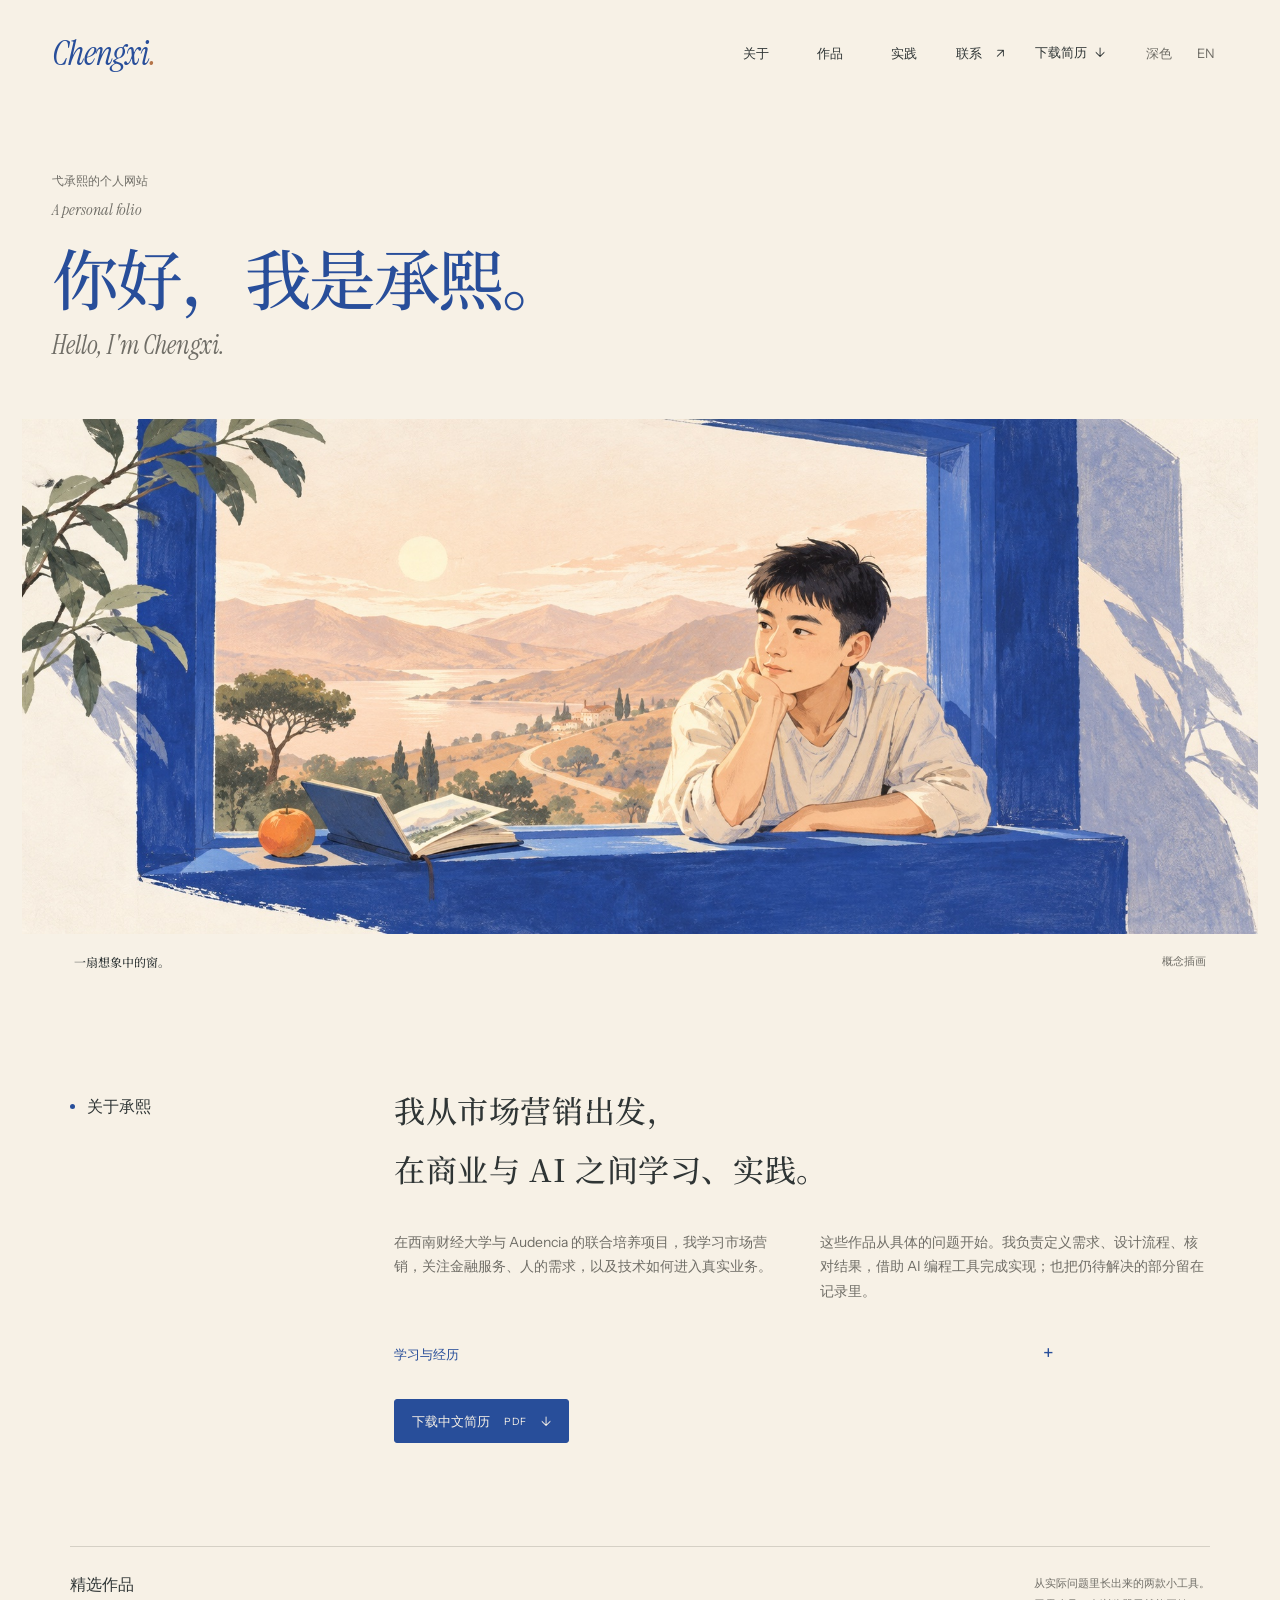
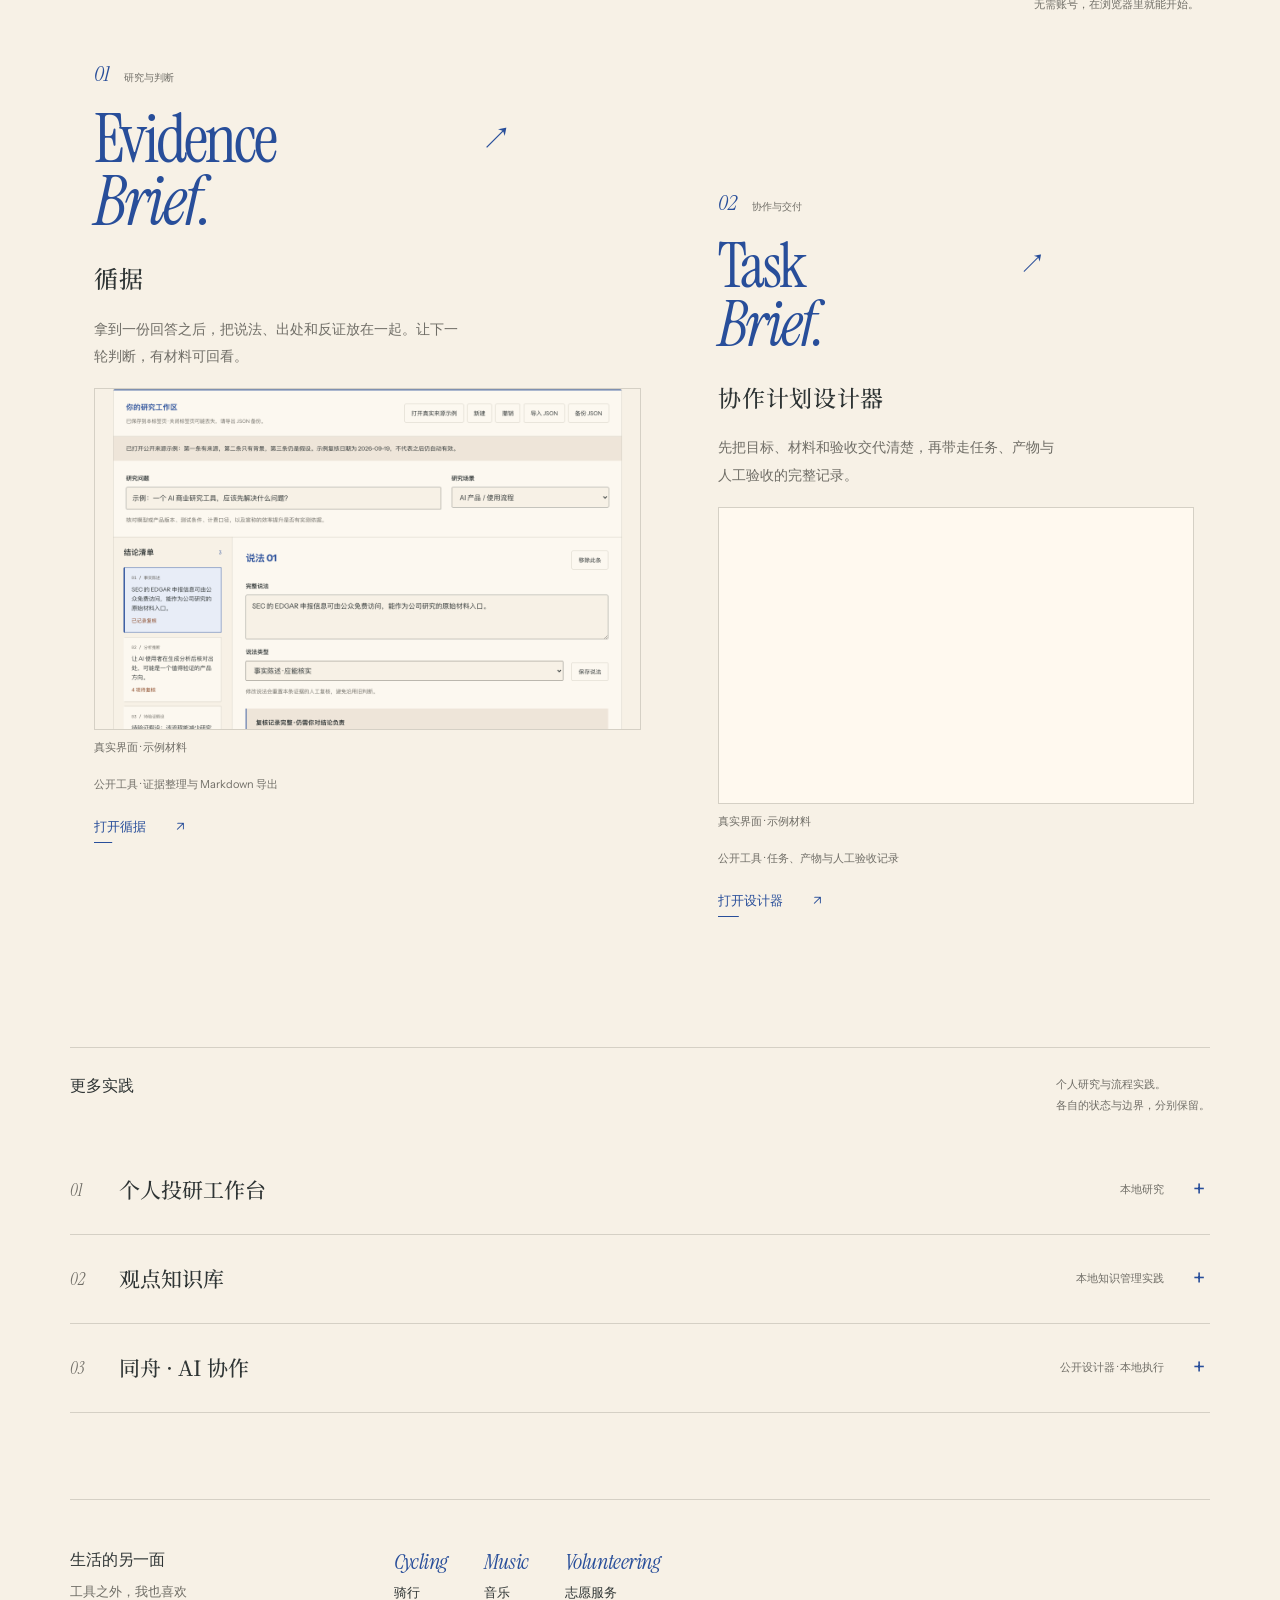
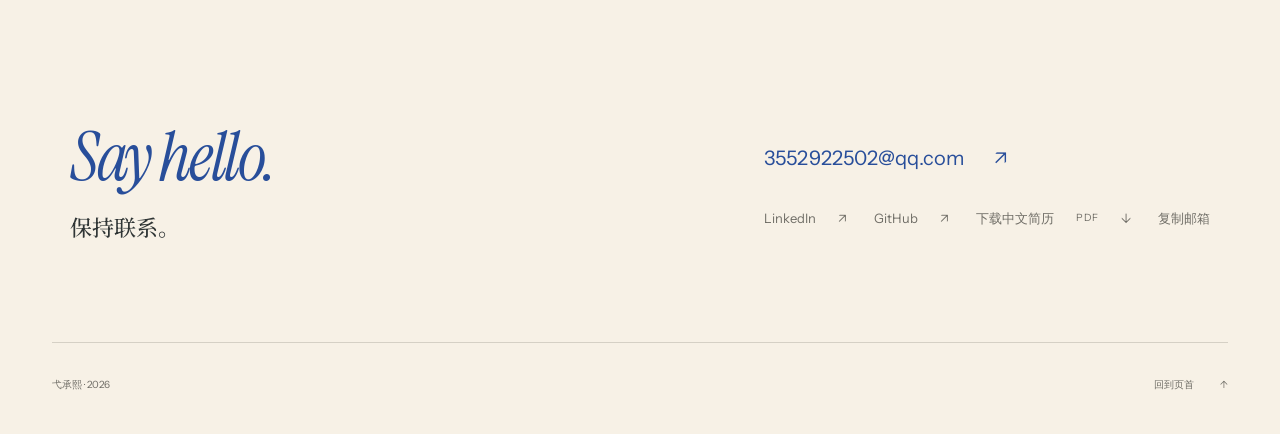
==== commit ba7a76d8: "style: clean pass — less chrome, more air, tighter type Fix hero small-intro absolute overlap; quiet" ====
--- a/index.html
+++ b/index.html
@@ -30,22 +30,22 @@
 <script>try{var s=localStorage.getItem('site-theme');if(s!=='light'&&s!=='dark'){s=matchMedia('(prefers-color-scheme: dark)').matches?'dark':'light'}document.documentElement.dataset.theme=s;var m=document.querySelector('meta[name="theme-color"]');if(m)m.content=s==='dark'?'#171d28':'#f7f1e6'}catch(e){document.documentElement.dataset.theme=matchMedia('(prefers-color-scheme: dark)').matches?'dark':'light'}</script>
 <link rel="preload" href="assets/fonts/InstrumentSerif-Italic.woff2" as="font" type="font/woff2" crossorigin>
 <link rel="preload" href="assets/fonts/ChengxiEditorial-Medium.woff2" as="font" type="font/woff2" crossorigin>
-<link rel="stylesheet" href="assets/site.css?v=20261009-folio">
-<script defer src="assets/languages.js?v=20261013-public-work"></script>
-<script defer src="assets/site.js?v=20261013-public-work"></script>
+<link rel="stylesheet" href="assets/site.css?v=20261027-clean">
+<script defer src="assets/languages.js?v=20261027-clean"></script>
+<script defer src="assets/site.js?v=20261027-clean"></script>
 <script type="application/ld+json">{"@context":"https://schema.org","@type":"ProfilePage","mainEntity":{"@type":"Person","name":"弋承熙","alternateName":"Yi Chengxi","url":"https://yichengxi.cn/","image":"https://yichengxi.cn/assets/curiosity-window.png","description":"市场营销背景的个人实践网站：记录在商业与 AI 之间的学习、工具与真实探索。","sameAs":["https://github.com/chengxi562-hue","https://www.linkedin.com/in/chengxi-yi-452460428/"]}}</script>
 </head>
 <body id="top">
 <a class="skip" href="#main" data-t="t0">跳到主要内容</a>
 <header class="masthead shell">
   <a class="signature" href="#top" aria-label="承熙，返回页首" data-t-aria-label="fBrandLabel" lang="en">Chengxi<span aria-hidden="true">.</span></a>
-  <nav id="site-nav" aria-label="主导航" data-t-aria-label="t89"><a href="#about" data-t="t5">关于</a><a href="#work" data-t="fNavWork">作品</a><a href="#practice" data-t="fNavPractice">实践</a><a href="#contact"><span data-t="t6">联系</span> <span aria-hidden="true">↗</span></a><a class="resume-button" href="assets/resume-yi-chengxi-2026-09.pdf?v=20261004-experience" download="Yi-Chengxi-Resume-ZH.pdf" title="下载中文简历（PDF）" data-t-title="fResumeTitle"><span data-t="fResumeNav">下载简历</span><span aria-hidden="true">↓</span></a></nav>
+  <nav id="site-nav" aria-label="主导航" data-t-aria-label="t89"><a href="#about" data-t="t5">关于</a><a href="#work" data-t="fNavWork">作品</a><a href="#practice" data-t="fNavPractice">实践</a><a href="#contact"><span data-t="t6">联系</span> <span aria-hidden="true">↗</span></a><a class="resume-button" href="assets/resume-yi-chengxi-2026-09.pdf?v=20261013-reviewed-resume" download="Yi-Chengxi-Resume-ZH.pdf" title="下载中文简历（PDF）" data-t-title="fResumeTitle"><span data-t="fResumeNav">下载简历</span><span aria-hidden="true">↓</span></a></nav>
   <div class="header-controls"><button class="theme-toggle" type="button" aria-pressed="false" hidden>深色</button><button class="language-toggle" type="button" aria-label="Switch to English" hidden>EN</button><button class="nav-toggle" type="button" aria-controls="site-nav" aria-expanded="false" hidden data-t="t2">菜单</button></div>
 </header>
 <main id="main">
   <section class="opening" aria-labelledby="hello">
     <div class="opening-title shell"><p class="small-intro"><span data-t="fSmallIntro">弋承熙的个人网站</span><span class="folio-subtitle" lang="en">A personal folio</span></p><h1 id="hello" data-t="fGreeting">你好，我是承熙。</h1><p class="hello-en" lang="en" data-t="fGreetingSub">Hello, I&#x27;m Chengxi.</p></div>
-    <figure class="opening-figure"><div class="image-window"><picture><source type="image/jpeg" srcset="assets/curiosity-window-1200.jpg 1200w, assets/curiosity-window-1942.jpg 1942w" sizes="(max-width:540px) 200vw, (max-width:760px) calc(100vw - 24px), (min-width:1986px) 1942px, calc(100vw - 44px)"><img src="assets/curiosity-window.png" alt="概念插画：承熙倚在钴蓝色窗边，窗台放着一本书，远处是暖色山水。" data-t-alt="fImageAlt" width="1942" height="809" fetchpriority="high" decoding="async"></picture></div><figcaption class="shell"><span data-t="fWindowNote">一扇想象中的窗。</span><span data-t="fImageCredit">个人形象概念插画 · AI 生成</span></figcaption></figure>
+    <figure class="opening-figure"><div class="image-window"><picture><source type="image/jpeg" srcset="assets/curiosity-window-1200.jpg 1200w, assets/curiosity-window-1942.jpg 1942w" sizes="(max-width:540px) 200vw, (max-width:760px) calc(100vw - 24px), (min-width:1986px) 1942px, calc(100vw - 44px)"><img src="assets/curiosity-window.png" alt="概念插画：承熙倚在钴蓝色窗边，窗台放着一本书，远处是暖色山水。" data-t-alt="fImageAlt" width="1942" height="809" fetchpriority="high" decoding="async"></picture></div><figcaption class="shell"><span data-t="fWindowNote">一扇想象中的窗。</span><span data-t="fImageCredit">概念插画</span></figcaption></figure>
   </section>
   <section class="introduction reading-shell" id="about" aria-labelledby="about-title">
     <div class="section-note"><span class="section-dot" aria-hidden="true"></span><h2 id="about-title" data-t="fAboutTitle">关于承熙</h2></div>
@@ -53,7 +53,7 @@
 在商业与 AI 之间学习、实践。</p><div class="introduction-detail"><p data-t="fIntroBackground">在西南财经大学与 Audencia 的联合培养项目，我学习市场营销，关注金融服务、人的需求，以及技术如何进入真实业务。</p><p data-t="fIntroRole">这些作品从具体的问题开始。我负责定义需求、设计流程、核对结果，借助 AI 编程工具完成实现；也把仍待解决的部分留在记录里。</p></div>
       <details class="experience-notes"><summary><span data-t="fExperienceTitle">学习与经历</span><span aria-hidden="true">+</span></summary><div class="experience-content"><p class="education"><strong data-t="fEducation">西南财经大学 × Audencia</strong><span data-t="t81">市场营销联合培养项目，预计 2027 年毕业。</span></p><ol class="timeline">
         <li><time>2026.05 — 07</time><h3 data-t="t74">四川银行 · 成都分行营业部市场营销部实习</h3><p data-t="t75">从客户接待、业务引导和数字化渠道服务中，理解金融产品如何连接人的实际需求。</p></li><li><time>2026.03 — 04</time><h3 data-t="t76">成都高投创业投资有限公司 · 投资服务部</h3><p data-t="t77">参与基金申报材料、投标与路演资料、项目台账及尽调材料整理。</p></li><li><time>2025.07 — 09</time><h3 data-t="t78">星途领航（腾盾科创）· 海外销售支持</h3><p data-t="t79">参与国际研学项目的物料与场地协调、文化体验活动及涉外服务。</p></li>
-      </ol></div></details><a class="resume-button resume-about" href="assets/resume-yi-chengxi-2026-09.pdf?v=20261004-experience" download="Yi-Chengxi-Resume-ZH.pdf"><span data-t="fResume">下载中文简历</span><span class="resume-format">PDF</span><span aria-hidden="true">↓</span></a>
+      </ol></div></details><a class="resume-button resume-about" href="assets/resume-yi-chengxi-2026-09.pdf?v=20261013-reviewed-resume" download="Yi-Chengxi-Resume-ZH.pdf"><span data-t="fResume">下载中文简历</span><span class="resume-format">PDF</span><span aria-hidden="true">↓</span></a>
     </div>
   </section>
   <section class="selected-work reading-shell" id="work" aria-labelledby="work-title"><span class="anchor-alias" id="tools" aria-hidden="true"></span><span class="anchor-alias" id="tool-start" aria-hidden="true"></span>
@@ -72,8 +72,8 @@
 <div class="case-part" id="knowledge-part-2"><span class="anchor-alias" id="case-knowledge-2" aria-hidden="true"></span><h4 data-t="t40">结果与边界</h4><p data-t="t41">形成带来源线索的可回看资料库。重要结论仍回到原始材料核对，避免摘录丢失上下文。</p></div></div></div></details><details class="practice" id="collaboration"><summary><span class="practice-no" aria-hidden="true">03</span><span class="practice-name" data-t="t44">同舟 · AI 协作</span><span class="practice-state" data-t="fCollaborationStatus">公开设计器 · 本地执行</span><span class="practice-plus" aria-hidden="true">+</span></summary><div class="practice-body"><span class="anchor-alias" id="project-collaboration" aria-hidden="true"></span><p class="practice-intro" data-t="t45">把任务、依赖与验收连起来；公开设计计划，本地执行队列。</p><div class="case"><div class="case-part" id="collaboration-part-0"><span class="anchor-alias" id="case-collaboration-0" aria-hidden="true"></span><h4 data-t="t47">问题</h4><p data-t="t48">工具越多，越容易把“生成了内容”误认为“完成了交付”。</p></div>
 <div class="case-part" id="collaboration-part-1"><span class="anchor-alias" id="case-collaboration-1" aria-hidden="true"></span><h4 data-t="t49">我的工作</h4><p data-t="t50">定义任务范围、协作分工与停止条件，借助 AI 工具完成实现，再核对实际产物与检查记录。</p></div>
 <div class="case-part" id="collaboration-part-2"><span class="anchor-alias" id="case-collaboration-2" aria-hidden="true"></span><h4 data-t="t51">结果与边界</h4><p data-t="t52">已跑通真实计划、初稿与复核链；公开设计器可导出工作流。执行仍需自己的本地环境，节省比例尚未量化。</p></div></div><a class="quiet-link" href="projects/tongzhou/" data-t="q0">查看同舟项目与设计器 ↗</a></div></details></div></section>
-  <section class="life reading-shell" aria-labelledby="life-title"><div class="life-heading"><h2 id="life-title" data-t="fLifeTitle">生活的另一面</h2><p data-t="fLifeIntro">工具之外，我也喜欢——</p></div><ul class="interests"><li><span lang="en">Cycling</span><span data-t="t70">骑行</span></li><li><span lang="en">Music</span><span data-t="t71">音乐</span></li><li><span lang="en">Volunteering</span><span data-t="t72">志愿服务</span></li></ul></section>
-  <section class="contact reading-shell" id="contact" aria-labelledby="contact-title"><div class="contact-intro"><p lang="en">Say hello.</p><h2 id="contact-title" data-t="fContactTitle">保持联系。</h2></div><div class="contact-details"><a class="email" href="mailto:3552922502@qq.com">3552922502@qq.com <span aria-hidden="true">↗</span></a><nav aria-label="外部主页" data-t-aria-label="fExternalNav"><a href="https://www.linkedin.com/in/chengxi-yi-452460428/" target="_blank" rel="noopener noreferrer">LinkedIn <span aria-hidden="true">↗</span></a><a href="https://github.com/chengxi562-hue" target="_blank" rel="noopener noreferrer">GitHub <span aria-hidden="true">↗</span></a><a href="assets/resume-yi-chengxi-2026-09.pdf?v=20261004-experience" download="Yi-Chengxi-Resume-ZH.pdf"><span data-t="fResume">下载中文简历</span><span class="resume-format">PDF</span><span aria-hidden="true">↓</span></a><button class="copy" type="button" data-email="3552922502@qq.com" hidden data-t="t85">复制邮箱</button></nav><span class="copy-status" role="status"></span></div></section>
+  <section class="life reading-shell" aria-labelledby="life-title"><div class="life-heading"><h2 id="life-title" data-t="fLifeTitle">生活的另一面</h2><p data-t="fLifeIntro">工具之外，我也喜欢</p></div><ul class="interests"><li><span lang="en">Cycling</span><span data-t="t70">骑行</span></li><li><span lang="en">Music</span><span data-t="t71">音乐</span></li><li><span lang="en">Volunteering</span><span data-t="t72">志愿服务</span></li></ul></section>
+  <section class="contact reading-shell" id="contact" aria-labelledby="contact-title"><div class="contact-intro"><p lang="en">Say hello.</p><h2 id="contact-title" data-t="fContactTitle">保持联系。</h2></div><div class="contact-details"><a class="email" href="mailto:3552922502@qq.com">3552922502@qq.com <span aria-hidden="true">↗</span></a><nav aria-label="外部主页" data-t-aria-label="fExternalNav"><a href="https://www.linkedin.com/in/chengxi-yi-452460428/" target="_blank" rel="noopener noreferrer">LinkedIn <span aria-hidden="true">↗</span></a><a href="https://github.com/chengxi562-hue" target="_blank" rel="noopener noreferrer">GitHub <span aria-hidden="true">↗</span></a><a href="assets/resume-yi-chengxi-2026-09.pdf?v=20261013-reviewed-resume" download="Yi-Chengxi-Resume-ZH.pdf"><span data-t="fResume">下载中文简历</span><span class="resume-format">PDF</span><span aria-hidden="true">↓</span></a><button class="copy" type="button" data-email="3552922502@qq.com" hidden data-t="t85">复制邮箱</button></nav><span class="copy-status" role="status"></span></div></section>
 </main>
 <footer class="footer shell"><p data-t="fFooter">弋承熙 · 2026</p><a href="#top"><span data-t="fBackTop">回到页首</span><span aria-hidden="true">↑</span></a></footer>
 </body>
--- a/assets/site.css
+++ b/assets/site.css
@@ -4,18 +4,18 @@
 @font-face{font-family:'Chengxi Editorial';src:url('fonts/ChengxiEditorial-Medium.woff2') format('woff2');font-weight:500;font-display:swap}
 @font-face{font-family:'Instrument Sans';src:url('fonts/InstrumentSans-Regular.woff2') format('woff2');font-weight:400;font-display:swap}
 :root{--paper:#f7f1e6;--ink:#2f3535;--blue:#284e9a;--muted:#706e67;--apricot:#e8bc98;--line:#d5d0c5;--display:'Chengxi Editorial','Songti SC','Noto Serif CJK SC',serif;--serif:'Instrument Serif',Georgia,serif;--sans:'Instrument Sans','PingFang SC','Microsoft YaHei',sans-serif;--gutter:52px;--card:#fff9ef;--wash:#efe5d4;color-scheme:light}
-*{box-sizing:border-box}html{scroll-behavior:smooth;scroll-padding-top:36px}body{margin:0;background:var(--paper);color:var(--ink);font:15px/1.85 var(--sans);-webkit-font-smoothing:antialiased}h1,h2,h3,p,figure{margin:0}a{color:inherit;text-underline-offset:5px;touch-action:manipulation}a:focus-visible{outline:2px solid var(--blue);outline-offset:7px}::selection{background:var(--apricot);color:var(--ink)}.shell{width:calc(100% - var(--gutter)*2);max-width:1390px;margin-inline:auto}.reading-shell{width:calc(100% - var(--gutter)*2);max-width:1140px;margin-inline:auto}.skip{position:fixed;top:-100px;left:20px;z-index:20;padding:12px 20px;background:var(--blue);color:var(--paper)}.skip:focus{top:14px}.masthead{display:flex;align-items:center;justify-content:space-between;gap:32px;min-height:106px}.signature{font:italic 35px/1 var(--serif);text-decoration:none;color:var(--blue);letter-spacing:-.03em;display:flex;align-items:center;min-height:44px}.signature>span{color:#b57448}.edition{font-size:10px;color:var(--muted);margin-left:78px}.masthead nav{display:flex;align-items:center;gap:30px}.masthead nav a{font-size:13px;display:flex;gap:14px;align-items:center;min-height:44px;text-decoration:none}.masthead nav a:hover{color:var(--blue)}.opening-title{padding:46px 0 44px;position:relative;text-align:center}.small-intro{position:absolute;left:0;bottom:47px;font-size:11px;color:var(--muted);text-align:left}.small-intro>.folio-subtitle{display:block;font:italic 17px/1.5 var(--serif);margin-top:4px}.opening h1{font:500 clamp(34px,3.3vw,48px)/1.5 var(--display);letter-spacing:.015em;color:var(--blue)}.hello-en{font:italic 29px/1.4 var(--serif);color:var(--muted);margin-top:2px}.opening-figure{margin-inline:22px}.image-window{max-width:1942px;margin-inline:auto;overflow:hidden}.image-window img{display:block;width:100%;height:auto;aspect-ratio:1942/809;object-fit:cover;transform:scale(1);transition:transform 1.4s cubic-bezier(.2,.65,.35,1)}.opening-figure figcaption{display:flex;align-items:flex-start;justify-content:space-between;gap:28px;margin-top:17px;font-size:10px;color:var(--muted)}.opening-figure figcaption>span:first-child{font-family:var(--display);font-weight:500;font-size:12px;color:var(--ink)}.introduction{display:grid;grid-template-columns:1fr 3fr;gap:52px;padding-block:108px 103px}.section-note{display:flex;align-items:flex-start;gap:12px;padding-top:14px}.section-dot{width:5px;height:5px;border-radius:50%;background:var(--blue);margin-top:9px;flex-shrink:0}.section-note h2,.work-heading h2,.life-heading h2{font-size:12px;font-weight:400;line-height:1.8}.introduction-lead{font:500 31px/1.9 var(--display);letter-spacing:.02em}.introduction-detail{display:grid;grid-template-columns:1fr 1fr;gap:36px;margin-top:31px;font-size:14px;line-height:2;color:var(--muted)}.quiet-link{display:inline-flex;align-items:center;gap:30px;min-height:44px;margin-top:22px;font-size:13px;text-decoration:none;color:var(--blue);position:relative}.quiet-link::after{content:'';position:absolute;left:0;right:0;bottom:5px;height:1px;background:currentColor;transform:scaleX(.2);transform-origin:left;transition:transform .25s}.quiet-link:hover::after{transform:scaleX(1)}.quiet-link>span[aria-hidden]{transition:transform .25s}.quiet-link:hover>span[aria-hidden]{transform:translate(2px,-2px)}.selected-work{padding-bottom:125px}.work-heading{display:flex;justify-content:space-between;align-items:flex-start;gap:50px;border-top:1px solid var(--line);padding-top:26px}.work-heading p{font-size:11px;color:var(--muted);max-width:31em;line-height:1.9}.work-composition{display:grid;grid-template-columns:1.3fr 1fr;gap:17%;padding:55px 38px 0 58px}.work-feature{min-width:0}.work-kicker{font-size:10px;color:var(--muted);display:flex;align-items:baseline;gap:15px}.work-kicker>span:first-child{font:italic 22px/1 var(--serif);color:var(--blue)}.work-title-link{display:block;position:relative;text-decoration:none;margin-top:20px;max-width:420px}.work-english{display:block;font:400 94px/.92 var(--serif);letter-spacing:-.04em;color:var(--blue)}.work-english i{font-weight:400}.work-title-link h3{font:500 24px/1.7 var(--display);color:var(--ink);margin-top:25px;letter-spacing:.03em}.work-arrow{position:absolute;top:8px;right:2px;font:400 31px/1.5 var(--serif);color:var(--blue);transition:transform .3s}.work-title-link:hover .work-arrow{transform:translate(6px,-6px)}.work-description{font-size:14px;line-height:1.95;max-width:26em;color:var(--muted);margin-top:17px}.work-caption{font-size:11px;line-height:1.9;color:var(--muted);margin-top:22px}.work-feature .quiet-link{margin-top:9px}.task{padding-top:129px}.task .work-english{font-size:75px;line-height:.94}.task .work-title-link{max-width:330px}.task .work-title-link h3{font-size:23px;margin-top:25px}.task .work-description{font-size:14px;max-width:24em}.task .work-arrow{top:7px;font-size:27px}.life{display:grid;grid-template-columns:1fr 3fr;gap:52px;padding:35px 0 85px;border-top:1px solid var(--line)}.life-heading p{font-size:11px;color:var(--muted);margin-top:11px}.interests{display:flex;justify-content:space-between;gap:32px;list-style:none;margin:0;padding:0}.interests li{display:grid;gap:7px;align-content:start}.interests li>span:first-child{font:italic 33px/1.5 var(--serif);color:var(--blue);letter-spacing:-.015em}.interests li>span:last-child{font-size:11px;color:var(--muted)}.contact{display:flex;justify-content:space-between;align-items:center;gap:60px;padding-block:44px 95px}.contact-intro>p{font:italic 68px/1.1 var(--serif);color:var(--blue);letter-spacing:-.035em}.contact-intro h2{font:500 22px/1.8 var(--display);margin-top:12px}.contact-details{padding-top:10px}.email{display:flex;align-items:center;gap:30px;font-size:20px;text-decoration:none;color:var(--blue);min-height:44px}.email:hover{text-decoration:underline}.contact-details nav{display:flex;gap:27px;margin-top:15px}.contact-details nav a{min-height:44px;display:flex;gap:22px;align-items:center;text-decoration:none;font-size:13px;color:var(--muted)}.contact-details nav a:hover{color:var(--blue)}.footer{display:flex;align-items:center;justify-content:space-between;gap:30px;border-top:1px solid var(--line);padding-block:21px 26px;font-size:10px;color:var(--muted)}.footer p>span{margin-inline:10px}.footer>a{display:flex;align-items:center;gap:26px;min-height:44px;text-decoration:none}.footer>a:hover{color:var(--blue)}
+*{box-sizing:border-box}html{scroll-behavior:smooth;scroll-padding-top:36px}body{margin:0;background:var(--paper);color:var(--ink);font:15px/1.85 var(--sans);-webkit-font-smoothing:antialiased}h1,h2,h3,p,figure{margin:0}a{color:inherit;text-underline-offset:5px;touch-action:manipulation}a:focus-visible{outline:2px solid var(--blue);outline-offset:7px}::selection{background:var(--apricot);color:var(--ink)}.shell{width:calc(100% - var(--gutter)*2);max-width:1390px;margin-inline:auto}.reading-shell{width:calc(100% - var(--gutter)*2);max-width:1140px;margin-inline:auto}.skip{position:fixed;top:-100px;left:20px;z-index:20;padding:12px 20px;background:var(--blue);color:var(--paper)}.skip:focus{top:14px}.masthead{display:flex;align-items:center;justify-content:space-between;gap:32px;min-height:106px}.signature{font:italic 35px/1 var(--serif);text-decoration:none;color:var(--blue);letter-spacing:-.03em;display:flex;align-items:center;min-height:44px}.signature>span{color:#b57448}.edition{font-size:10px;color:var(--muted);margin-left:78px}.masthead nav{display:flex;align-items:center;gap:30px}.masthead nav a{font-size:13px;display:flex;gap:14px;align-items:center;min-height:44px;text-decoration:none}.masthead nav a:hover{color:var(--blue)}.opening-title{padding:64px 0 56px;position:relative;text-align:left}.small-intro{position:static;left:auto;bottom:auto;font-size:12px;color:var(--muted);text-align:left;margin:0 0 18px;max-width:28em}.small-intro>.folio-subtitle{display:block;font:italic 16px/1.45 var(--serif);margin-top:6px;color:var(--muted)}.opening h1{font:500 clamp(44px,5.2vw,72px)/1.12 var(--display);letter-spacing:-.04em;color:var(--blue)}.hello-en{font:italic 26px/1.35 var(--serif);color:var(--muted);margin-top:14px}.opening-figure{margin-inline:22px}.image-window{max-width:1942px;margin-inline:auto;overflow:hidden}.image-window img{display:block;width:100%;height:auto;aspect-ratio:1942/809;object-fit:cover;transform:scale(1);transition:transform 1.4s cubic-bezier(.2,.65,.35,1)}.opening-figure figcaption{display:flex;align-items:flex-start;justify-content:space-between;gap:28px;margin-top:17px;font-size:10px;color:var(--muted)}.opening-figure figcaption>span:first-child{font-family:var(--display);font-weight:500;font-size:12px;color:var(--ink)}.introduction{display:grid;grid-template-columns:1fr 3fr;gap:52px;padding-block:108px 103px}.section-note{display:flex;align-items:flex-start;gap:12px;padding-top:14px}.section-dot{width:5px;height:5px;border-radius:50%;background:var(--blue);margin-top:9px;flex-shrink:0}.section-note h2,.work-heading h2,.life-heading h2{font-size:16px;font-weight:500;line-height:1.45;letter-spacing:-.01em;color:var(--ink)}.introduction-lead{font:500 31px/1.9 var(--display);letter-spacing:.02em}.introduction-detail{display:grid;grid-template-columns:1fr 1fr;gap:36px;margin-top:31px;font-size:14px;line-height:1.75;color:var(--muted)}.quiet-link{display:inline-flex;align-items:center;gap:30px;min-height:44px;margin-top:22px;font-size:13px;text-decoration:none;color:var(--blue);position:relative}.quiet-link::after{content:'';position:absolute;left:0;right:0;bottom:5px;height:1px;background:currentColor;transform:scaleX(.2);transform-origin:left;transition:transform .25s}.quiet-link:hover::after{transform:scaleX(1)}.quiet-link>span[aria-hidden]{transition:transform .25s}.quiet-link:hover>span[aria-hidden]{transform:translate(2px,-2px)}.selected-work{padding-bottom:125px}.work-heading{display:flex;justify-content:space-between;align-items:flex-start;gap:50px;border-top:1px solid var(--line);padding-top:26px}.work-heading p{font-size:11px;color:var(--muted);max-width:31em;line-height:1.9}.work-composition{display:grid;grid-template-columns:1.15fr 1fr;gap:7%;padding:48px 16px 0 24px}.work-feature{min-width:0}.work-kicker{font-size:10px;color:var(--muted);display:flex;align-items:baseline;gap:15px}.work-kicker>span:first-child{font:italic 22px/1 var(--serif);color:var(--blue)}.work-title-link{display:block;position:relative;text-decoration:none;margin-top:20px;max-width:420px}.work-english{display:block;font:400 68px/.92 var(--serif);letter-spacing:-.045em;color:var(--blue)}.work-english i{font-weight:400}.work-title-link h3{font:500 24px/1.7 var(--display);color:var(--ink);margin-top:25px;letter-spacing:.03em}.work-arrow{position:absolute;top:8px;right:2px;font:400 31px/1.5 var(--serif);color:var(--blue);transition:transform .3s}.work-title-link:hover .work-arrow{transform:translate(6px,-6px)}.work-description{font-size:14px;line-height:1.95;max-width:26em;color:var(--muted);margin-top:17px}.work-caption{font-size:11px;line-height:1.9;color:var(--muted);margin-top:22px}.work-feature .quiet-link{margin-top:9px}.task{padding-top:129px}.task .work-english{font-size:62px;line-height:.94}.task .work-title-link{max-width:330px}.task .work-title-link h3{font-size:23px;margin-top:25px}.task .work-description{font-size:14px;max-width:24em}.task .work-arrow{top:7px;font-size:27px}.life{display:grid;grid-template-columns:1fr 3fr;gap:52px;padding:48px 0 72px;border-top:1px solid var(--line)}.life-heading p{font-size:13px;color:var(--muted);margin-top:8px}.interests{display:flex;justify-content:flex-start;flex-wrap:wrap;gap:18px 36px;list-style:none;margin:0;padding:0}.interests li{display:grid;gap:4px;align-content:start}.interests li>span:first-child{font:italic 22px/1.3 var(--serif);color:var(--blue);letter-spacing:-.02em}.interests li>span:last-child{font-size:13px;color:var(--ink)}.contact{display:flex;justify-content:space-between;align-items:center;gap:60px;padding-block:44px 95px}.contact-intro>p{font:italic 68px/1.1 var(--serif);color:var(--blue);letter-spacing:-.035em}.contact-intro h2{font:500 22px/1.8 var(--display);margin-top:12px}.contact-details{padding-top:10px}.email{display:flex;align-items:center;gap:30px;font-size:20px;text-decoration:none;color:var(--blue);min-height:44px}.email:hover{text-decoration:underline}.contact-details nav{display:flex;gap:27px;margin-top:15px}.contact-details nav a{min-height:44px;display:flex;gap:22px;align-items:center;text-decoration:none;font-size:13px;color:var(--muted)}.contact-details nav a:hover{color:var(--blue)}.footer{display:flex;align-items:center;justify-content:space-between;gap:30px;border-top:1px solid var(--line);padding-block:21px 26px;font-size:10px;color:var(--muted)}.footer p>span{margin-inline:10px}.footer>a{display:flex;align-items:center;gap:26px;min-height:44px;text-decoration:none}.footer>a:hover{color:var(--blue)}
 @media(min-width:1000px) and (prefers-reduced-motion:no-preference){.image-window:hover img{transform:scale(1.012)}}
-@media(max-width:1100px){:root{--gutter:38px}.masthead{min-height:90px}.opening-title{padding:41px 0 35px}.small-intro{bottom:39px;font-size:10px}.small-intro>.folio-subtitle{font-size:15px}.opening h1{font-size:39px}.hello-en{font-size:27px}.introduction{grid-template-columns:.7fr 3fr;gap:35px;padding-block:85px}.introduction-lead{font-size:29px}.introduction-detail{gap:27px;font-size:14px}.work-composition{padding-left:25px;padding-right:20px;gap:13%}.work-english{font-size:80px}.task .work-english{font-size:66px}.task{padding-top:110px}.work-description{font-size:14px}.selected-work{padding-bottom:96px}.life{grid-template-columns:.7fr 3fr;gap:35px;padding-bottom:66px}.interests{gap:24px}.interests li>span:first-child{font-size:30px}.contact{padding-bottom:70px}.contact-intro>p{font-size:61px}}
-@media(max-width:760px){:root{--gutter:25px}.masthead{min-height:84px;gap:25px}.signature{font-size:31px}.edition{display:none}.masthead nav{gap:23px}.masthead nav a{font-size:13px}.opening-title{padding:28px 0 35px}.small-intro{position:static;text-align:center;font-size:10px;margin-bottom:18px}.small-intro>.folio-subtitle{display:none}.opening h1{font-size:38px}.hello-en{font-size:26px}.opening-figure{margin-inline:12px}.opening-figure figcaption{margin-top:13px;font-size:9px;gap:24px}.opening-figure figcaption>span:first-child{font-size:11px}.introduction{grid-template-columns:1fr;gap:20px;padding-block:65px 67px}.section-note{padding-top:0}.introduction-lead{font-size:28px;line-height:1.85}.introduction-detail{font-size:14px;gap:27px;margin-top:24px}.introduction .quiet-link{margin-top:18px}.work-heading{padding-top:22px;gap:25px}.work-heading p{font-size:10px}.work-composition{padding:43px 0 0;gap:11%}.work-english{font-size:69px}.work-title-link h3{font-size:22px;margin-top:21px}.work-arrow{font-size:25px}.work-description{font-size:14px;margin-top:13px}.work-caption{font-size:11px;margin-top:18px}.task{padding-top:96px}.task .work-english{font-size:58px}.task .work-description{font-size:14px}.task .work-title-link h3{font-size:21px;margin-top:23px}.task .work-arrow{font-size:23px}.selected-work{padding-bottom:75px}.life{grid-template-columns:1fr;gap:25px;padding-top:24px;padding-bottom:49px}.life-heading{display:flex;gap:30px;justify-content:space-between}.life-heading p{margin:0;font-size:10px}.interests li>span:first-child{font-size:28px}.interests li>span:last-child{font-size:10px}.contact{padding:28px 0 58px;gap:30px}.contact-intro>p{font-size:51px}.contact-intro h2{font-size:21px}.email{font-size:17px;gap:17px}.contact-details nav{margin-top:10px;gap:22px}.contact-details nav a{font-size:13px;gap:17px}.footer{font-size:9px;gap:20px}.footer>span{display:none}}
-@media(max-width:540px){:root{--gutter:25px}.masthead{min-height:81px}.signature{font-size:30px}.masthead nav{gap:19px}.masthead nav a{font-size:13px;gap:7px}.opening-title{padding:21px 0 29px}.small-intro{font-size:9px;margin-bottom:17px}.opening h1{font-size:34px;letter-spacing:.015em;line-height:1.6;white-space:nowrap}.hello-en{font-size:24px;margin-top:1px}.opening-figure{margin-inline:0}.image-window img{aspect-ratio:1.2;object-position:61% 50%}.opening-figure figcaption{font-size:8px;gap:18px;line-height:1.85;margin-top:12px}.opening-figure figcaption>span:first-child{font-size:10px;white-space:nowrap}.opening-figure figcaption>span:last-child{text-align:right;max-width:18em}.introduction{padding-top:56px;padding-bottom:57px;gap:18px}.section-note h2,.work-heading h2,.life-heading h2{font-size:11px}.section-note{gap:10px}.section-dot{margin-top:7px;width:4px;height:4px}.introduction-lead{font-size:23px;line-height:1.95;letter-spacing:0}.introduction-detail{grid-template-columns:1fr;gap:15px;font-size:14px;line-height:2;margin-top:22px}.introduction .quiet-link{font-size:13px;margin-top:15px}.work-heading{gap:24px;padding-top:20px;align-items:flex-start}.work-heading h2{white-space:nowrap}.work-heading p{font-size:9px;line-height:1.85;max-width:22em}.work-composition{display:block;padding-top:36px}.work-kicker{font-size:9px;gap:12px}.work-kicker>span:first-child{font-size:20px}.work-title-link{max-width:300px;margin-top:16px}.work-english{font-size:77px;line-height:.92}.work-arrow{font-size:28px;right:10px;top:7px}.work-title-link h3{font-size:23px;margin-top:22px}.work-description{font-size:14px;max-width:24em;line-height:1.95;margin-top:14px}.work-caption{font-size:11px;margin-top:17px}.work-feature .quiet-link{font-size:13px;margin-top:6px}.task{padding:54px 0 0 55px}.task .work-title-link{max-width:260px}.task .work-english{font-size:66px}.task .work-title-link h3{font-size:21px;margin-top:22px}.task .work-description{font-size:14px;max-width:23em}.task .work-arrow{font-size:25px;right:0;top:7px}.selected-work{padding-bottom:56px}.life{padding-top:21px;gap:24px;padding-bottom:34px}.life-heading{gap:18px}.life-heading p{font-size:9px}.interests{gap:13px}.interests li{gap:5px}.interests li>span:first-child{font-size:24px;line-height:1.4}.interests li>span:last-child{font-size:9px}.contact{display:block;padding:25px 0 44px}.contact-intro>p{font-size:54px}.contact-intro h2{font-size:20px;margin-top:10px}.contact-details{padding-top:23px}.email{font-size:19px;justify-content:space-between;max-width:300px}.contact-details nav{margin-top:7px;gap:30px}.contact-details nav a{font-size:13px;gap:21px}.footer{font-size:8px;padding-block:16px 19px;gap:20px}.footer p>span{margin-inline:5px}.footer>a{gap:15px}}
+@media(max-width:1100px){:root{--gutter:38px}.masthead{min-height:90px}.opening-title{padding:52px 0 44px}.small-intro{position:static;bottom:auto;font-size:11px;margin-bottom:16px}.small-intro>.folio-subtitle{font-size:15px}.opening h1{font-size:52px;letter-spacing:-.035em}.hello-en{font-size:24px;margin-top:12px}.introduction{grid-template-columns:.7fr 3fr;gap:35px;padding-block:85px}.introduction-lead{font-size:29px}.introduction-detail{gap:27px;font-size:14px}.work-composition{padding-left:25px;padding-right:20px;gap:13%}.work-english{font-size:64px}.task .work-english{font-size:50px}.task{padding-top:110px}.work-description{font-size:14px}.selected-work{padding-bottom:96px}.life{grid-template-columns:.7fr 3fr;gap:35px;padding-bottom:66px}.interests{gap:18px 28px}.interests li>span:first-child{font-size:22px}.contact{padding-bottom:70px}.contact-intro>p{font-size:61px}}
+@media(max-width:760px){:root{--gutter:25px}.masthead{min-height:84px;gap:25px}.signature{font-size:31px}.edition{display:none}.masthead nav{gap:23px}.masthead nav a{font-size:13px}.opening-title{padding:36px 0 40px}.small-intro{position:static;text-align:left;font-size:11px;margin-bottom:14px}.small-intro>.folio-subtitle{display:none}.opening h1{font-size:46px;letter-spacing:-.035em}.hello-en{font-size:24px;margin-top:10px}.opening-figure{margin-inline:12px}.opening-figure figcaption{margin-top:13px;font-size:9px;gap:24px}.opening-figure figcaption>span:first-child{font-size:11px}.introduction{grid-template-columns:1fr;gap:20px;padding-block:65px 67px}.section-note{padding-top:0}.introduction-lead{font-size:28px;line-height:1.85}.introduction-detail{font-size:14px;gap:27px;margin-top:24px}.introduction .quiet-link{margin-top:18px}.work-heading{padding-top:22px;gap:25px}.work-heading p{font-size:10px}.work-composition{padding:43px 0 0;gap:11%}.work-english{font-size:56px}.work-title-link h3{font-size:22px;margin-top:21px}.work-arrow{font-size:25px}.work-description{font-size:14px;margin-top:13px}.work-caption{font-size:11px;margin-top:18px}.task{padding-top:96px}.task .work-english{font-size:58px}.task .work-description{font-size:14px}.task .work-title-link h3{font-size:21px;margin-top:23px}.task .work-arrow{font-size:23px}.selected-work{padding-bottom:75px}.life{grid-template-columns:1fr;gap:25px;padding-top:24px;padding-bottom:49px}.life-heading{display:flex;gap:30px;justify-content:space-between}.life-heading p{margin:0;font-size:10px}.interests li>span:first-child{font-size:20px}.interests li>span:last-child{font-size:12px}.contact{padding:28px 0 58px;gap:30px}.contact-intro>p{font-size:51px}.contact-intro h2{font-size:21px}.email{font-size:17px;gap:17px}.contact-details nav{margin-top:10px;gap:22px}.contact-details nav a{font-size:13px;gap:17px}.footer{font-size:9px;gap:20px}.footer>span{display:none}}
+@media(max-width:540px){:root{--gutter:25px}.masthead{min-height:81px}.signature{font-size:30px}.masthead nav{gap:19px}.masthead nav a{font-size:13px;gap:7px}.opening-title{padding:28px 0 32px}.small-intro{font-size:10px;margin-bottom:12px}.opening h1{font-size:40px;letter-spacing:-.03em;line-height:1.2;white-space:nowrap}.hello-en{font-size:22px;margin-top:10px}.opening-figure{margin-inline:0}.image-window img{aspect-ratio:1.2;object-position:61% 50%}.opening-figure figcaption{font-size:8px;gap:18px;line-height:1.85;margin-top:12px}.opening-figure figcaption>span:first-child{font-size:10px;white-space:nowrap}.opening-figure figcaption>span:last-child{text-align:right;max-width:18em}.introduction{padding-top:56px;padding-bottom:57px;gap:18px}.section-note h2,.work-heading h2,.life-heading h2{font-size:15px;font-weight:500}.section-note{gap:10px}.section-dot{margin-top:7px;width:4px;height:4px}.introduction-lead{font-size:23px;line-height:1.95;letter-spacing:0}.introduction-detail{grid-template-columns:1fr;gap:15px;font-size:14px;line-height:2;margin-top:22px}.introduction .quiet-link{font-size:13px;margin-top:15px}.work-heading{gap:24px;padding-top:20px;align-items:flex-start}.work-heading h2{white-space:nowrap}.work-heading p{font-size:9px;line-height:1.85;max-width:22em}.work-composition{display:block;padding-top:36px}.work-kicker{font-size:9px;gap:12px}.work-kicker>span:first-child{font-size:20px}.work-title-link{max-width:300px;margin-top:16px}.work-english{font-size:77px;line-height:.92}.work-arrow{font-size:28px;right:10px;top:7px}.work-title-link h3{font-size:23px;margin-top:22px}.work-description{font-size:14px;max-width:24em;line-height:1.95;margin-top:14px}.work-caption{font-size:11px;margin-top:17px}.work-feature .quiet-link{font-size:13px;margin-top:6px}.task{padding:54px 0 0 55px}.task .work-title-link{max-width:260px}.task .work-english{font-size:66px}.task .work-title-link h3{font-size:21px;margin-top:22px}.task .work-description{font-size:14px;max-width:23em}.task .work-arrow{font-size:25px;right:0;top:7px}.selected-work{padding-bottom:56px}.life{padding-top:21px;gap:24px;padding-bottom:34px}.life-heading{gap:18px}.life-heading p{font-size:9px}.interests{gap:13px}.interests li{gap:5px}.interests li>span:first-child{font-size:24px;line-height:1.4}.interests li>span:last-child{font-size:9px}.contact{display:block;padding:25px 0 44px}.contact-intro>p{font-size:54px}.contact-intro h2{font-size:20px;margin-top:10px}.contact-details{padding-top:23px}.email{font-size:19px;justify-content:space-between;max-width:300px}.contact-details nav{margin-top:7px;gap:30px}.contact-details nav a{font-size:13px;gap:21px}.footer{font-size:8px;padding-block:16px 19px;gap:20px}.footer p>span{margin-inline:5px}.footer>a{gap:15px}}
 @media(max-width:360px){.opening h1{font-size:30px}.introduction-lead{font-size:21px}.interests li>span:first-child{font-size:21px}.task{padding-left:36px}}
 @media(prefers-reduced-motion:reduce){html{scroll-behavior:auto}*,*::before,*::after{animation:none!important;transition:none!important}}
 /* An explicit download action, using the existing public Chinese PDF. */
 .resume-button{display:inline-flex;align-items:center;justify-content:center;gap:14px;min-height:44px;padding:9px 17px;border:1px solid var(--blue);border-radius:3px;background:var(--blue);color:var(--paper);font-size:13px;line-height:1.5;text-decoration:none;white-space:nowrap;transition:background .2s,color .2s}
 .resume-button:hover{background:var(--paper);color:var(--blue)}
-.masthead nav .resume-button{padding:9px 14px;gap:12px}
-.resume-about{margin-top:22px}
+.masthead nav .resume-button{padding:0;gap:8px;border:none;border-radius:0;background:transparent;color:inherit;font-size:13px}.masthead nav .resume-button:hover{background:transparent;color:var(--blue)}
+.resume-about{margin-top:22px;background:var(--blue);color:var(--paper);border:1px solid var(--blue);border-radius:3px;padding:9px 17px}.resume-about:hover{background:var(--paper);color:var(--blue)}
 .resume-format{font-size:10px;letter-spacing:.06em}
 .contact-details nav a[href$=".pdf"]{gap:9px}
 /* Shared night palette, coordinated with the tool and case pages. */
@@ -81,7 +81,7 @@
 @media(max-width:1100px){.masthead{gap:25px}.masthead nav{gap:23px}.header-controls{gap:1px}.more-practice{padding-bottom:72px}}
 @media(max-width:760px){.masthead{gap:18px}.masthead nav{gap:19px}.more-practice{padding-bottom:61px}.practice summary{grid-template-columns:22px minmax(0,1fr) auto 20px;gap:16px}.practice-name{font-size:19px}.practice-state{font-size:10px}.practice-body{padding-left:38px}.case-part{grid-template-columns:77px 1fr;gap:18px}:lang(en) .opening h1{font-size:48px}:lang(en) .introduction-lead{font-size:32px}:lang(en) .practice-name{font-size:24px}.contact-details nav{flex-wrap:wrap;gap:5px 25px}}
 @media(max-width:640px){.masthead{flex-wrap:wrap;gap:0 12px;padding-block:13px;min-height:81px}.header-controls .nav-toggle{display:inline-flex;align-items:center;justify-content:center}.header-controls{margin-left:auto;gap:1px}.header-controls button{font-size:11px}.masthead #site-nav{order:3;flex-basis:100%;justify-content:flex-end;flex-wrap:wrap;gap:2px 24px;padding-top:8px}.masthead #site-nav a{min-height:44px;font-size:13px}.masthead #site-nav a:last-child{gap:8px}.practice summary{grid-template-columns:20px 1fr 20px;gap:9px 14px;padding-block:19px}.practice-name{font-size:19px}.practice-state{grid-column:2;grid-row:2;font-size:11px}.practice-plus{grid-column:3;grid-row:1}.practice-no{grid-column:1;grid-row:1;font-size:16px}.practice-body{padding:6px 0 27px 34px}.practice-intro{font-size:14px;margin-bottom:20px}.case-part{grid-template-columns:1fr;gap:6px}.case-part h4{font-size:12px;padding:0}.case-part p{font-size:14px}.case{gap:21px}.practice-body .quiet-link{margin-top:17px;font-size:13px}.more-practice .work-heading{gap:20px}.more-practice .work-heading p{max-width:22em}.more-practice{padding-bottom:55px}:lang(en) .practice-name{font-size:24px}.experience-notes{margin-top:21px}.timeline li{padding-left:15px}}
-@media(max-width:540px){.opening h1{white-space:normal}.small-intro>span:first-child{font-size:10px}.opening-figure figcaption{font-size:9px}.opening-figure figcaption>span:last-child{max-width:17em}.work-heading p,.life-heading p{font-size:11px}.work-kicker{font-size:11px}.work-kicker>span:first-child{font-size:20px}.work-kicker>span:last-child{font-size:11px}.interests li>span:last-child{font-size:11px}.footer{font-size:10px}.footer a{font-size:11px}.section-note h2,.work-heading h2,.life-heading h2{font-size:12px}:lang(en) .opening h1{font-size:43px;line-height:1.15;max-width:9em;margin-inline:auto;white-space:normal}:lang(en) .hello-en{font-size:23px;line-height:1.4}:lang(en) .introduction-lead{font-size:29px;line-height:1.5}:lang(en) .task .work-title-link h3{font-size:17px}:lang(en) .work-heading h2{white-space:normal;max-width:11em}:lang(en) .life-heading{flex-direction:column;gap:6px}:lang(en) .work-heading p{max-width:18em}:lang(en) .contact-intro h2{font-family:var(--serif);font-size:26px}.contact-details nav{gap:4px 25px}}
+@media(max-width:540px){.opening h1{white-space:normal}.small-intro>span:first-child{font-size:10px}.opening-figure figcaption{font-size:9px}.opening-figure figcaption>span:last-child{max-width:17em}.work-heading p,.life-heading p{font-size:11px}.work-kicker{font-size:11px}.work-kicker>span:first-child{font-size:20px}.work-kicker>span:last-child{font-size:11px}.interests li>span:last-child{font-size:11px}.footer{font-size:10px}.footer a{font-size:11px}.section-note h2,.work-heading h2,.life-heading h2{font-size:14px;font-weight:500}:lang(en) .opening h1{font-size:43px;line-height:1.15;max-width:12em;margin-inline:0;white-space:normal}:lang(en) .hello-en{font-size:23px;line-height:1.4}:lang(en) .introduction-lead{font-size:29px;line-height:1.5}:lang(en) .task .work-title-link h3{font-size:17px}:lang(en) .work-heading h2{white-space:normal;max-width:11em}:lang(en) .life-heading{flex-direction:column;gap:6px}:lang(en) .work-heading p{max-width:18em}:lang(en) .contact-intro h2{font-family:var(--serif);font-size:26px}.contact-details nav{gap:4px 25px}}
 @media(max-width:360px){:lang(en) .opening h1{font-size:37px}.practice-body{padding-left:0}.practice-name{font-size:18px}.masthead #site-nav{gap:2px 19px}.work-composition .task{padding-left:28px}}
 @media(prefers-reduced-motion:reduce){html{scroll-behavior:auto}*,*::before,*::after{animation:none!important;transition:none!important}}
 
@@ -90,9 +90,9 @@
 /* Reuse the existing folio composition, with readable details and real work. */
 #site-nav a{min-width:44px;justify-content:center}
 .header-controls button{font-size:13px}
-.work-preview{margin-top:25px}
-.work-preview-link{display:block;aspect-ratio:8/5;overflow:hidden;border:1px solid var(--line);background:var(--card);transition:border-color .2s}
-.work-preview-link img{display:block;width:120%;max-width:none;height:auto;margin-left:-10%;object-fit:cover}
+.work-preview{margin-top:18px}
+.work-preview-link{display:block;aspect-ratio:16/10;overflow:hidden;border:1px solid var(--line);background:var(--card);transition:border-color .2s,transform .12s ease-out}
+.work-preview-link img{display:block;width:112%;max-width:none;height:auto;margin-left:-6%;object-fit:cover}
 .work-preview-link:hover{border-color:var(--blue)}
 .work-preview-link:focus-visible{outline-offset:5px;border-color:var(--blue)}
 .work-preview figcaption{margin-top:9px;font-size:11px;line-height:1.6;color:var(--muted)}
@@ -104,7 +104,23 @@
  .opening-figure figcaption{font-size:11px;gap:18px}
  .opening-figure figcaption>span:first-child{font-size:11px}
  .opening-figure figcaption>span:last-child{max-width:19em}
- .introduction-detail,.work-description,.task .work-description,.practice-intro,.case-part p{font-size:15px;line-height:1.95}
+ .introduction-detail,.work-description,.task .work-description,.practice-intro,.case-part p{font-size:15px;line-height:1.75}
  .work-preview{margin-top:23px}
  .selected-work{padding-bottom:65px}
 }
+
+/* apple-taste preview · A1 press feedback · 2026-10-27 */
+.resume-button:active,.quiet-link:active,.email:active,.work-preview-link:active,.work-title-link:active,.masthead nav a:active,summary:active,.copy:active,.theme-toggle:active,.language-toggle:active{transform:scale(0.98);opacity:.92}
+.resume-button,.quiet-link,.email,.work-preview-link,.work-title-link,.masthead nav a,summary,.copy,.theme-toggle,.language-toggle{transition:transform .12s ease-out,opacity .12s ease-out,background .2s,color .2s,border-color .2s}
+@media (prefers-reduced-motion: reduce){.resume-button:active,.quiet-link:active,.email:active,.work-preview-link:active,.work-title-link:active,.masthead nav a:active,summary:active,.copy:active,.theme-toggle:active,.language-toggle:active{transform:none}}
+
+/* clean pass · 2026-10-27 · less chrome, more air, tighter type */
+.masthead nav .resume-button{background:transparent;border:none;border-radius:0;padding:0;gap:8px;color:inherit}
+.masthead nav .resume-button:hover{background:transparent;color:var(--blue)}
+.introduction-detail{line-height:1.75}
+.opening h1{letter-spacing:-.04em}
+.small-intro{position:static !important;bottom:auto !important;left:auto}
+.hello-en{margin-top:14px}
+@media(max-width:760px){.hello-en{margin-top:10px}.work-english{font-size:56px}.task .work-english{font-size:50px}}
+@media(max-width:540px){.hello-en{margin-top:10px}.work-english{font-size:48px}.task .work-english{font-size:44px}.interests{gap:14px 28px}.section-note h2,.work-heading h2,.life-heading h2{font-size:14px;font-weight:500}}
+@media (prefers-reduced-motion: reduce){.resume-button:active,.quiet-link:active,.email:active,.work-preview-link:active,.work-title-link:active,.masthead nav a:active,summary:active,.copy:active,.theme-toggle:active,.language-toggle:active{transform:none;opacity:1}}
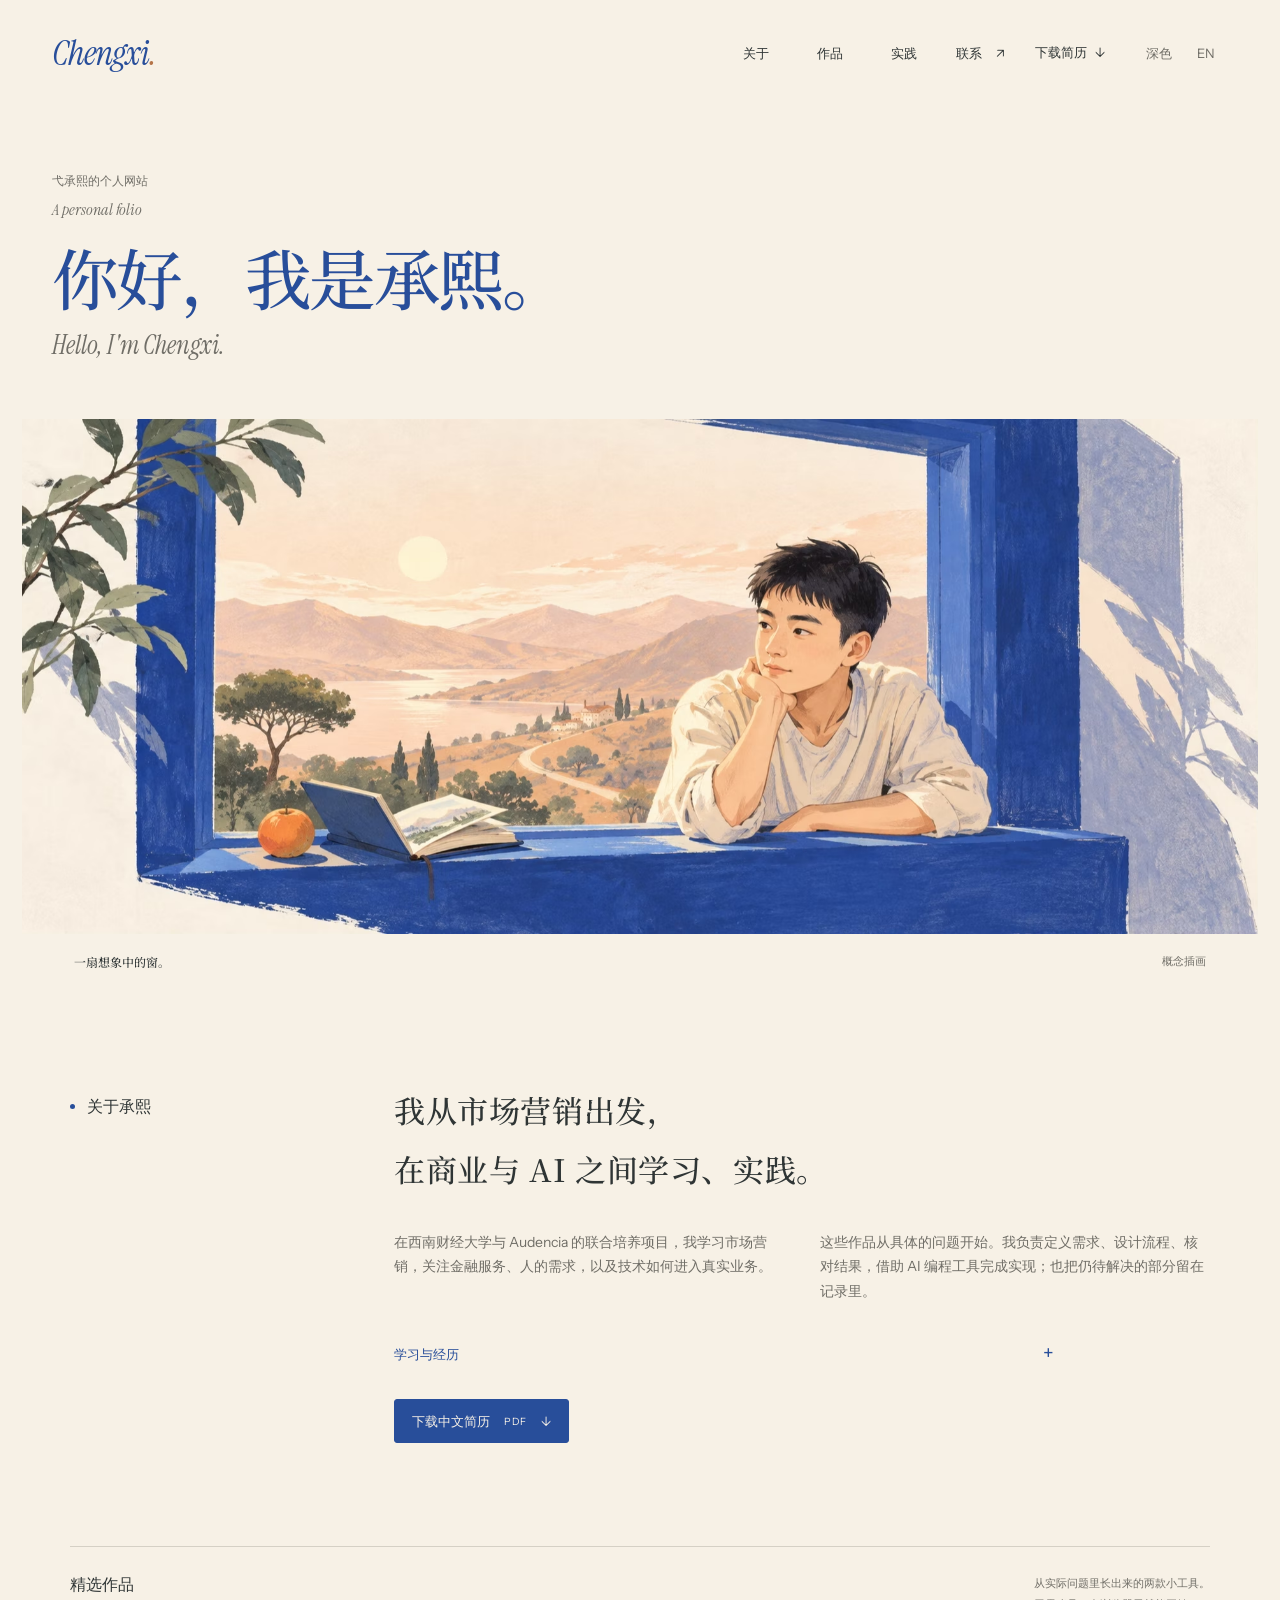
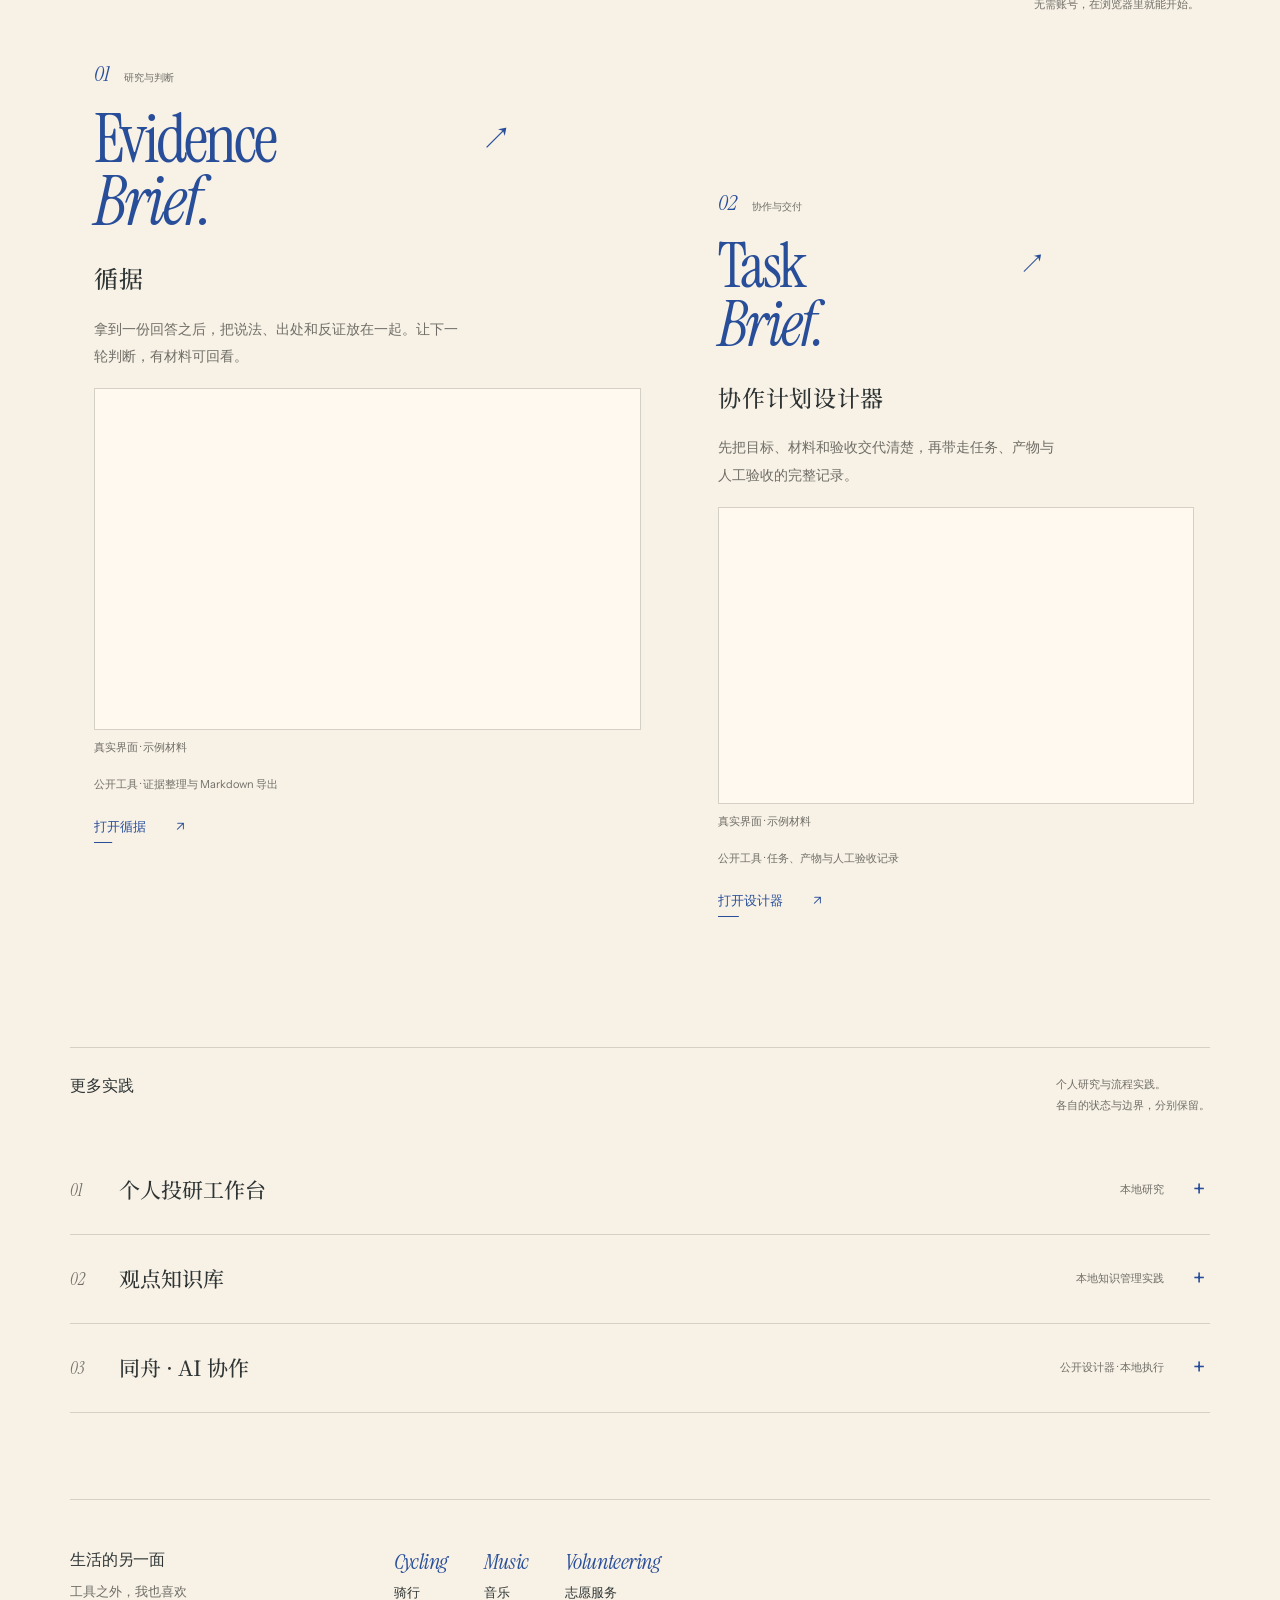
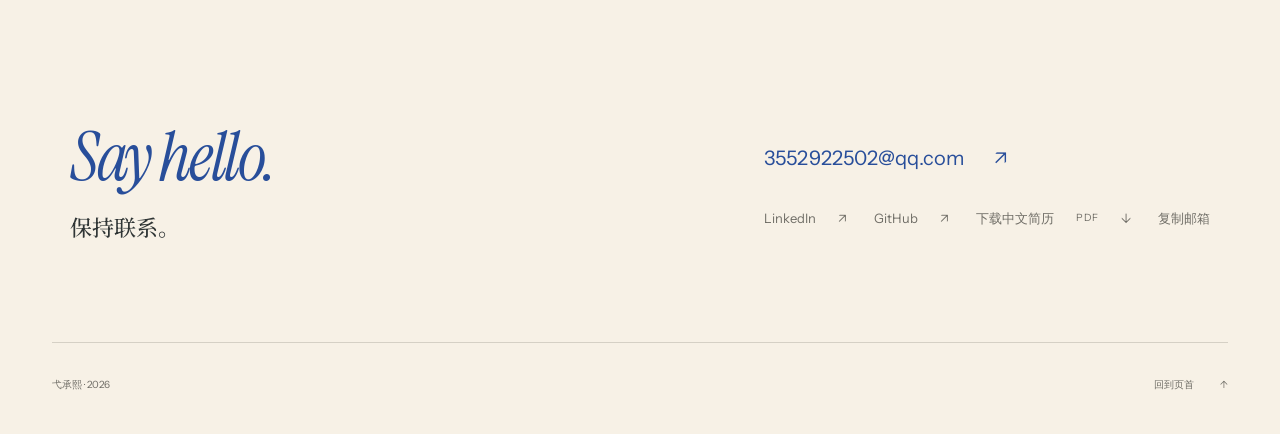
==== commit c44e3ed6: "perf: AVIF sources for hero and previews; add pre-publish check script (preview, not deployed)" ====
--- a/index.html
+++ b/index.html
@@ -30,9 +30,9 @@
 <script>try{var s=localStorage.getItem('site-theme');if(s!=='light'&&s!=='dark'){s=matchMedia('(prefers-color-scheme: dark)').matches?'dark':'light'}document.documentElement.dataset.theme=s;var m=document.querySelector('meta[name="theme-color"]');if(m)m.content=s==='dark'?'#171d28':'#f7f1e6'}catch(e){document.documentElement.dataset.theme=matchMedia('(prefers-color-scheme: dark)').matches?'dark':'light'}</script>
 <link rel="preload" href="assets/fonts/InstrumentSerif-Italic.woff2" as="font" type="font/woff2" crossorigin>
 <link rel="preload" href="assets/fonts/ChengxiEditorial-Medium.woff2" as="font" type="font/woff2" crossorigin>
-<link rel="stylesheet" href="assets/site.css?v=20261027-clean">
-<script defer src="assets/languages.js?v=20261027-clean"></script>
-<script defer src="assets/site.js?v=20261027-clean"></script>
+<link rel="stylesheet" href="assets/site.css?v=20261029-preview">
+<script defer src="assets/languages.js?v=20261029-preview"></script>
+<script defer src="assets/site.js?v=20261029-preview"></script>
 <script type="application/ld+json">{"@context":"https://schema.org","@type":"ProfilePage","mainEntity":{"@type":"Person","name":"弋承熙","alternateName":"Yi Chengxi","url":"https://yichengxi.cn/","image":"https://yichengxi.cn/assets/curiosity-window.png","description":"市场营销背景的个人实践网站：记录在商业与 AI 之间的学习、工具与真实探索。","sameAs":["https://github.com/chengxi562-hue","https://www.linkedin.com/in/chengxi-yi-452460428/"]}}</script>
 </head>
 <body id="top">
@@ -45,7 +45,7 @@
 <main id="main">
   <section class="opening" aria-labelledby="hello">
     <div class="opening-title shell"><p class="small-intro"><span data-t="fSmallIntro">弋承熙的个人网站</span><span class="folio-subtitle" lang="en">A personal folio</span></p><h1 id="hello" data-t="fGreeting">你好，我是承熙。</h1><p class="hello-en" lang="en" data-t="fGreetingSub">Hello, I&#x27;m Chengxi.</p></div>
-    <figure class="opening-figure"><div class="image-window"><picture><source type="image/jpeg" srcset="assets/curiosity-window-1200.jpg 1200w, assets/curiosity-window-1942.jpg 1942w" sizes="(max-width:540px) 200vw, (max-width:760px) calc(100vw - 24px), (min-width:1986px) 1942px, calc(100vw - 44px)"><img src="assets/curiosity-window.png" alt="概念插画：承熙倚在钴蓝色窗边，窗台放着一本书，远处是暖色山水。" data-t-alt="fImageAlt" width="1942" height="809" fetchpriority="high" decoding="async"></picture></div><figcaption class="shell"><span data-t="fWindowNote">一扇想象中的窗。</span><span data-t="fImageCredit">概念插画</span></figcaption></figure>
+    <figure class="opening-figure"><div class="image-window"><picture><source type="image/avif" srcset="assets/curiosity-window-1200.avif 1200w, assets/curiosity-window-1940.avif 1940w" sizes="(max-width:540px) 200vw, (max-width:760px) calc(100vw - 24px), (min-width:1986px) 1942px, calc(100vw - 44px)"><source type="image/jpeg" srcset="assets/curiosity-window-1200.jpg 1200w, assets/curiosity-window-1942.jpg 1942w" sizes="(max-width:540px) 200vw, (max-width:760px) calc(100vw - 24px), (min-width:1986px) 1942px, calc(100vw - 44px)"><img src="assets/curiosity-window.png" alt="概念插画：承熙倚在钴蓝色窗边，窗台放着一本书，远处是暖色山水。" data-t-alt="fImageAlt" width="1942" height="809" fetchpriority="high" decoding="async"></picture></div><figcaption class="shell"><span data-t="fWindowNote">一扇想象中的窗。</span><span data-t="fImageCredit">概念插画</span></figcaption></figure>
   </section>
   <section class="introduction reading-shell" id="about" aria-labelledby="about-title">
     <div class="section-note"><span class="section-dot" aria-hidden="true"></span><h2 id="about-title" data-t="fAboutTitle">关于承熙</h2></div>
@@ -60,8 +60,8 @@
     <div class="work-heading"><h2 id="work-title" data-t="fWorkTitle">精选作品</h2><p data-t="fWorkNote">从实际问题里长出来的两款小工具。
 无需账号，在浏览器里就能开始。</p></div>
     <div class="work-composition">
-      <article class="work-feature evidence"><p class="work-kicker"><span lang="en">01</span><span data-t="fEvidenceCategory">研究与判断</span></p><a class="work-title-link" href="tools/evidence-brief/"><span class="work-english" lang="en">Evidence<br><i>Brief.</i></span><span class="work-arrow" aria-hidden="true">↗</span><h3 data-t="fEvidenceTitle">循据</h3></a><p class="work-description" data-t="fEvidenceDescription">拿到一份回答之后，把说法、出处和反证放在一起。让下一轮判断，有材料可回看。</p><figure class="work-preview"><a href="tools/evidence-brief/" class="work-preview-link"><img src="assets/og-evidence-brief.png" alt="循据的真实界面：研究问题、说法清单与人工复核状态，使用公开示例材料。" data-t-alt="fEvidencePreviewAlt" width="1440" height="900" loading="lazy" decoding="async"></a><figcaption data-t="fPreviewNote">真实界面 · 示例材料</figcaption></figure><p class="work-caption" data-t="fEvidenceCaption">公开工具 · 证据整理与 Markdown 导出</p><a class="quiet-link" href="tools/evidence-brief/"><span data-t="fEvidenceOpen">打开循据</span><span aria-hidden="true">↗</span></a></article>
-      <article class="work-feature task"><p class="work-kicker"><span lang="en">02</span><span data-t="fTaskCategory">协作与交付</span></p><a class="work-title-link" href="tools/task-brief/"><span class="work-english" lang="en">Task<br><i>Brief.</i></span><span class="work-arrow" aria-hidden="true">↗</span><h3 data-t="fTaskTitle">协作计划设计器</h3></a><p class="work-description" data-t="fTaskDescription">先把目标、材料和验收交代清楚，再带走任务、产物与人工验收的完整记录。</p><figure class="work-preview"><a href="tools/task-brief/" class="work-preview-link"><img src="assets/og-task-brief.png" alt="Task Brief 的真实输出界面：执行任务单与复核任务单，使用合成示例材料。" data-t-alt="fTaskPreviewAlt" width="1440" height="900" loading="lazy" decoding="async"></a><figcaption data-t="fPreviewNote">真实界面 · 示例材料</figcaption></figure><p class="work-caption" data-t="fTaskCaption">公开工具 · 任务、产物与人工验收记录</p><a class="quiet-link" href="tools/task-brief/"><span data-t="fTaskOpen">打开设计器</span><span aria-hidden="true">↗</span></a></article>
+      <article class="work-feature evidence"><p class="work-kicker"><span lang="en">01</span><span data-t="fEvidenceCategory">研究与判断</span></p><a class="work-title-link" href="tools/evidence-brief/"><span class="work-english" lang="en">Evidence<br><i>Brief.</i></span><span class="work-arrow" aria-hidden="true">↗</span><h3 data-t="fEvidenceTitle">循据</h3></a><p class="work-description" data-t="fEvidenceDescription">拿到一份回答之后，把说法、出处和反证放在一起。让下一轮判断，有材料可回看。</p><figure class="work-preview"><a href="tools/evidence-brief/" class="work-preview-link"><picture><source type="image/avif" srcset="assets/og-evidence-brief.avif"><img src="assets/og-evidence-brief.png" alt="循据的真实界面：研究问题、说法清单与人工复核状态，使用公开示例材料。" data-t-alt="fEvidencePreviewAlt" width="1440" height="900" loading="lazy" decoding="async"></picture></a><figcaption data-t="fPreviewNote">真实界面 · 示例材料</figcaption></figure><p class="work-caption" data-t="fEvidenceCaption">公开工具 · 证据整理与 Markdown 导出</p><a class="quiet-link" href="tools/evidence-brief/"><span data-t="fEvidenceOpen">打开循据</span><span aria-hidden="true">↗</span></a></article>
+      <article class="work-feature task"><p class="work-kicker"><span lang="en">02</span><span data-t="fTaskCategory">协作与交付</span></p><a class="work-title-link" href="tools/task-brief/"><span class="work-english" lang="en">Task<br><i>Brief.</i></span><span class="work-arrow" aria-hidden="true">↗</span><h3 data-t="fTaskTitle">协作计划设计器</h3></a><p class="work-description" data-t="fTaskDescription">先把目标、材料和验收交代清楚，再带走任务、产物与人工验收的完整记录。</p><figure class="work-preview"><a href="tools/task-brief/" class="work-preview-link"><picture><source type="image/avif" srcset="assets/og-task-brief.avif"><img src="assets/og-task-brief.png" alt="Task Brief 的真实输出界面：执行任务单与复核任务单，使用合成示例材料。" data-t-alt="fTaskPreviewAlt" width="1440" height="900" loading="lazy" decoding="async"></picture></a><figcaption data-t="fPreviewNote">真实界面 · 示例材料</figcaption></figure><p class="work-caption" data-t="fTaskCaption">公开工具 · 任务、产物与人工验收记录</p><a class="quiet-link" href="tools/task-brief/"><span data-t="fTaskOpen">打开设计器</span><span aria-hidden="true">↗</span></a></article>
     </div>
   </section>
   <section class="more-practice reading-shell" id="practice" aria-labelledby="practice-title"><span class="anchor-alias" id="approach" aria-hidden="true"></span><div class="work-heading"><h2 id="practice-title" data-t="fPracticeTitle">更多实践</h2><p data-t="fPracticeNote">个人研究与流程实践。
--- a/assets/site.css
+++ b/assets/site.css
@@ -124,3 +124,5 @@
 @media(max-width:760px){.hello-en{margin-top:10px}.work-english{font-size:56px}.task .work-english{font-size:50px}}
 @media(max-width:540px){.hello-en{margin-top:10px}.work-english{font-size:48px}.task .work-english{font-size:44px}.interests{gap:14px 28px}.section-note h2,.work-heading h2,.life-heading h2{font-size:14px;font-weight:500}}
 @media (prefers-reduced-motion: reduce){.resume-button:active,.quiet-link:active,.email:active,.work-preview-link:active,.work-title-link:active,.masthead nav a:active,summary:active,.copy:active,.theme-toggle:active,.language-toggle:active{transform:none;opacity:1}}
+
+.work-preview-link picture{display:block}
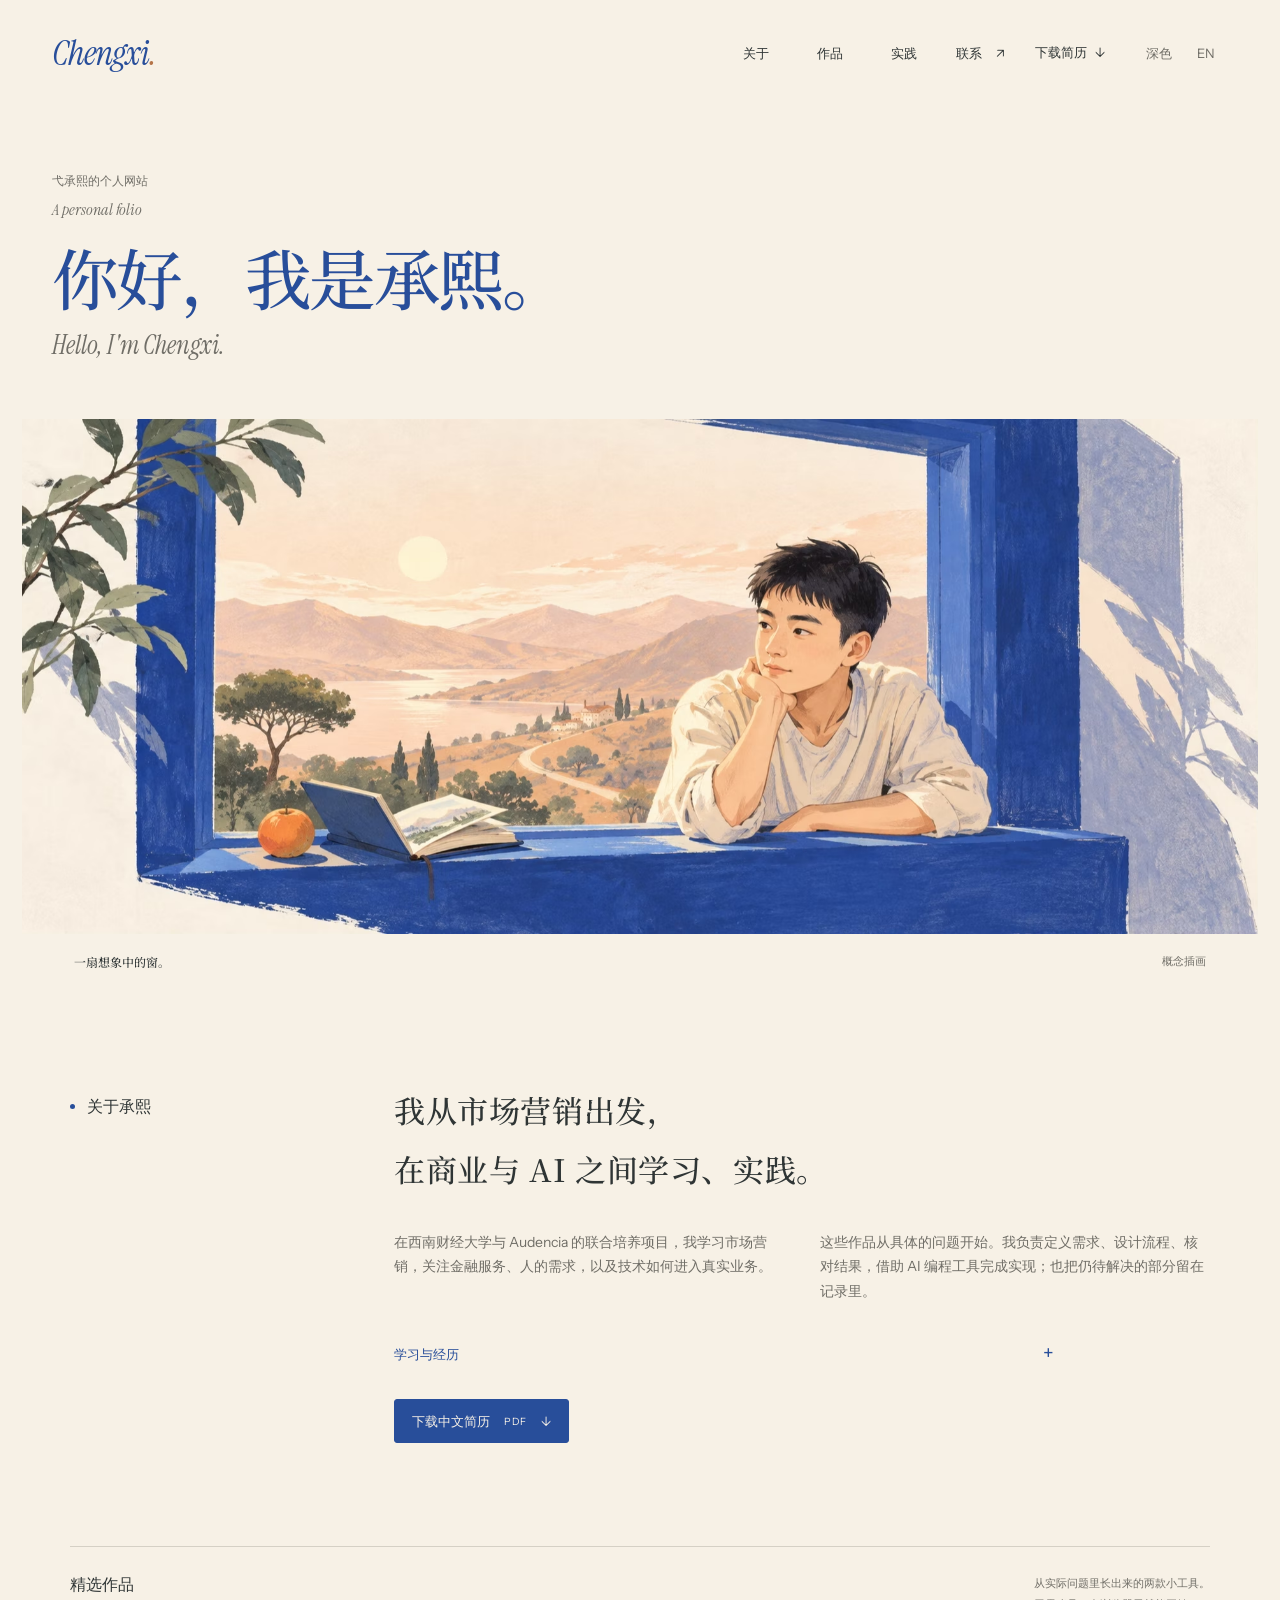
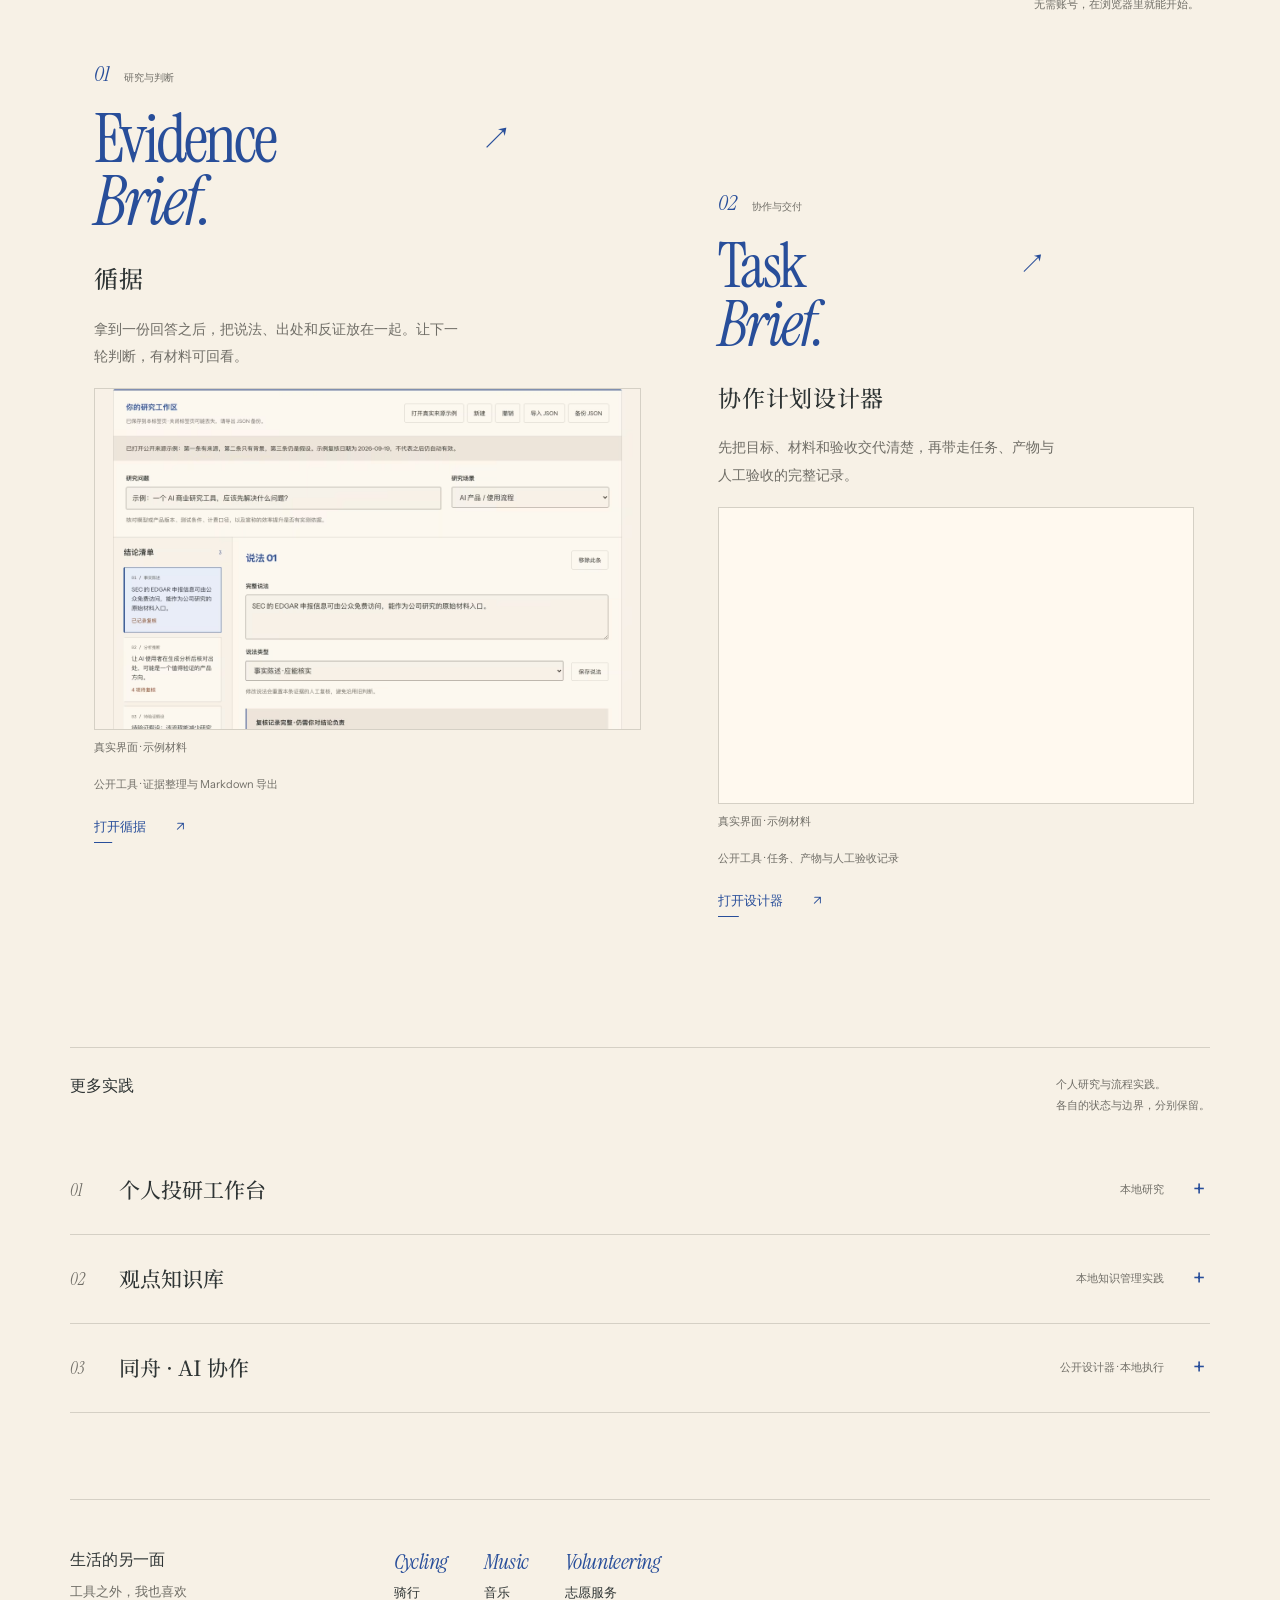
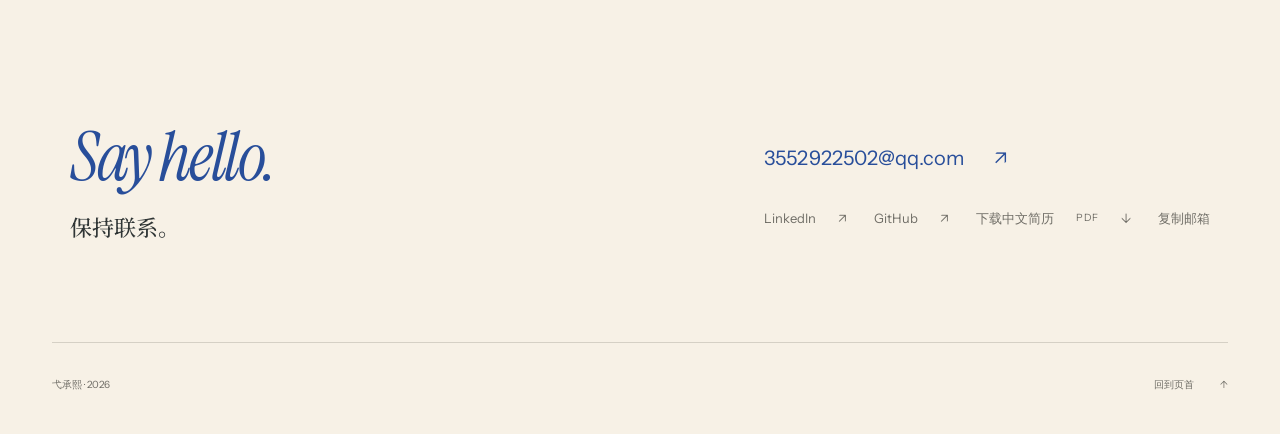
==== commit a4389533: "content: link resume 2026-10; sitemap lastmod" ====
--- a/index.html
+++ b/index.html
@@ -39,7 +39,7 @@
 <a class="skip" href="#main" data-t="t0">跳到主要内容</a>
 <header class="masthead shell">
   <a class="signature" href="#top" aria-label="承熙，返回页首" data-t-aria-label="fBrandLabel" lang="en">Chengxi<span aria-hidden="true">.</span></a>
-  <nav id="site-nav" aria-label="主导航" data-t-aria-label="t89"><a href="#about" data-t="t5">关于</a><a href="#work" data-t="fNavWork">作品</a><a href="#practice" data-t="fNavPractice">实践</a><a href="#contact"><span data-t="t6">联系</span> <span aria-hidden="true">↗</span></a><a class="resume-button" href="assets/resume-yi-chengxi-2026-09.pdf?v=20261013-reviewed-resume" download="Yi-Chengxi-Resume-ZH.pdf" title="下载中文简历（PDF）" data-t-title="fResumeTitle"><span data-t="fResumeNav">下载简历</span><span aria-hidden="true">↓</span></a></nav>
+  <nav id="site-nav" aria-label="主导航" data-t-aria-label="t89"><a href="#about" data-t="t5">关于</a><a href="#work" data-t="fNavWork">作品</a><a href="#practice" data-t="fNavPractice">实践</a><a href="#contact"><span data-t="t6">联系</span> <span aria-hidden="true">↗</span></a><a class="resume-button" href="assets/resume-yi-chengxi-2026-10.pdf?v=20261029" download="Yi-Chengxi-Resume-ZH.pdf" title="下载中文简历（PDF）" data-t-title="fResumeTitle"><span data-t="fResumeNav">下载简历</span><span aria-hidden="true">↓</span></a></nav>
   <div class="header-controls"><button class="theme-toggle" type="button" aria-pressed="false" hidden>深色</button><button class="language-toggle" type="button" aria-label="Switch to English" hidden>EN</button><button class="nav-toggle" type="button" aria-controls="site-nav" aria-expanded="false" hidden data-t="t2">菜单</button></div>
 </header>
 <main id="main">
@@ -53,7 +53,7 @@
 在商业与 AI 之间学习、实践。</p><div class="introduction-detail"><p data-t="fIntroBackground">在西南财经大学与 Audencia 的联合培养项目，我学习市场营销，关注金融服务、人的需求，以及技术如何进入真实业务。</p><p data-t="fIntroRole">这些作品从具体的问题开始。我负责定义需求、设计流程、核对结果，借助 AI 编程工具完成实现；也把仍待解决的部分留在记录里。</p></div>
       <details class="experience-notes"><summary><span data-t="fExperienceTitle">学习与经历</span><span aria-hidden="true">+</span></summary><div class="experience-content"><p class="education"><strong data-t="fEducation">西南财经大学 × Audencia</strong><span data-t="t81">市场营销联合培养项目，预计 2027 年毕业。</span></p><ol class="timeline">
         <li><time>2026.05 — 07</time><h3 data-t="t74">四川银行 · 成都分行营业部市场营销部实习</h3><p data-t="t75">从客户接待、业务引导和数字化渠道服务中，理解金融产品如何连接人的实际需求。</p></li><li><time>2026.03 — 04</time><h3 data-t="t76">成都高投创业投资有限公司 · 投资服务部</h3><p data-t="t77">参与基金申报材料、投标与路演资料、项目台账及尽调材料整理。</p></li><li><time>2025.07 — 09</time><h3 data-t="t78">星途领航（腾盾科创）· 海外销售支持</h3><p data-t="t79">参与国际研学项目的物料与场地协调、文化体验活动及涉外服务。</p></li>
-      </ol></div></details><a class="resume-button resume-about" href="assets/resume-yi-chengxi-2026-09.pdf?v=20261013-reviewed-resume" download="Yi-Chengxi-Resume-ZH.pdf"><span data-t="fResume">下载中文简历</span><span class="resume-format">PDF</span><span aria-hidden="true">↓</span></a>
+      </ol></div></details><a class="resume-button resume-about" href="assets/resume-yi-chengxi-2026-10.pdf?v=20261029" download="Yi-Chengxi-Resume-ZH.pdf"><span data-t="fResume">下载中文简历</span><span class="resume-format">PDF</span><span aria-hidden="true">↓</span></a>
     </div>
   </section>
   <section class="selected-work reading-shell" id="work" aria-labelledby="work-title"><span class="anchor-alias" id="tools" aria-hidden="true"></span><span class="anchor-alias" id="tool-start" aria-hidden="true"></span>
@@ -73,7 +73,7 @@
 <div class="case-part" id="collaboration-part-1"><span class="anchor-alias" id="case-collaboration-1" aria-hidden="true"></span><h4 data-t="t49">我的工作</h4><p data-t="t50">定义任务范围、协作分工与停止条件，借助 AI 工具完成实现，再核对实际产物与检查记录。</p></div>
 <div class="case-part" id="collaboration-part-2"><span class="anchor-alias" id="case-collaboration-2" aria-hidden="true"></span><h4 data-t="t51">结果与边界</h4><p data-t="t52">已跑通真实计划、初稿与复核链；公开设计器可导出工作流。执行仍需自己的本地环境，节省比例尚未量化。</p></div></div><a class="quiet-link" href="projects/tongzhou/" data-t="q0">查看同舟项目与设计器 ↗</a></div></details></div></section>
   <section class="life reading-shell" aria-labelledby="life-title"><div class="life-heading"><h2 id="life-title" data-t="fLifeTitle">生活的另一面</h2><p data-t="fLifeIntro">工具之外，我也喜欢</p></div><ul class="interests"><li><span lang="en">Cycling</span><span data-t="t70">骑行</span></li><li><span lang="en">Music</span><span data-t="t71">音乐</span></li><li><span lang="en">Volunteering</span><span data-t="t72">志愿服务</span></li></ul></section>
-  <section class="contact reading-shell" id="contact" aria-labelledby="contact-title"><div class="contact-intro"><p lang="en">Say hello.</p><h2 id="contact-title" data-t="fContactTitle">保持联系。</h2></div><div class="contact-details"><a class="email" href="mailto:3552922502@qq.com">3552922502@qq.com <span aria-hidden="true">↗</span></a><nav aria-label="外部主页" data-t-aria-label="fExternalNav"><a href="https://www.linkedin.com/in/chengxi-yi-452460428/" target="_blank" rel="noopener noreferrer">LinkedIn <span aria-hidden="true">↗</span></a><a href="https://github.com/chengxi562-hue" target="_blank" rel="noopener noreferrer">GitHub <span aria-hidden="true">↗</span></a><a href="assets/resume-yi-chengxi-2026-09.pdf?v=20261013-reviewed-resume" download="Yi-Chengxi-Resume-ZH.pdf"><span data-t="fResume">下载中文简历</span><span class="resume-format">PDF</span><span aria-hidden="true">↓</span></a><button class="copy" type="button" data-email="3552922502@qq.com" hidden data-t="t85">复制邮箱</button></nav><span class="copy-status" role="status"></span></div></section>
+  <section class="contact reading-shell" id="contact" aria-labelledby="contact-title"><div class="contact-intro"><p lang="en">Say hello.</p><h2 id="contact-title" data-t="fContactTitle">保持联系。</h2></div><div class="contact-details"><a class="email" href="mailto:3552922502@qq.com">3552922502@qq.com <span aria-hidden="true">↗</span></a><nav aria-label="外部主页" data-t-aria-label="fExternalNav"><a href="https://www.linkedin.com/in/chengxi-yi-452460428/" target="_blank" rel="noopener noreferrer">LinkedIn <span aria-hidden="true">↗</span></a><a href="https://github.com/chengxi562-hue" target="_blank" rel="noopener noreferrer">GitHub <span aria-hidden="true">↗</span></a><a href="assets/resume-yi-chengxi-2026-10.pdf?v=20261029" download="Yi-Chengxi-Resume-ZH.pdf"><span data-t="fResume">下载中文简历</span><span class="resume-format">PDF</span><span aria-hidden="true">↓</span></a><button class="copy" type="button" data-email="3552922502@qq.com" hidden data-t="t85">复制邮箱</button></nav><span class="copy-status" role="status"></span></div></section>
 </main>
 <footer class="footer shell"><p data-t="fFooter">弋承熙 · 2026</p><a href="#top"><span data-t="fBackTop">回到页首</span><span aria-hidden="true">↑</span></a></footer>
 </body>
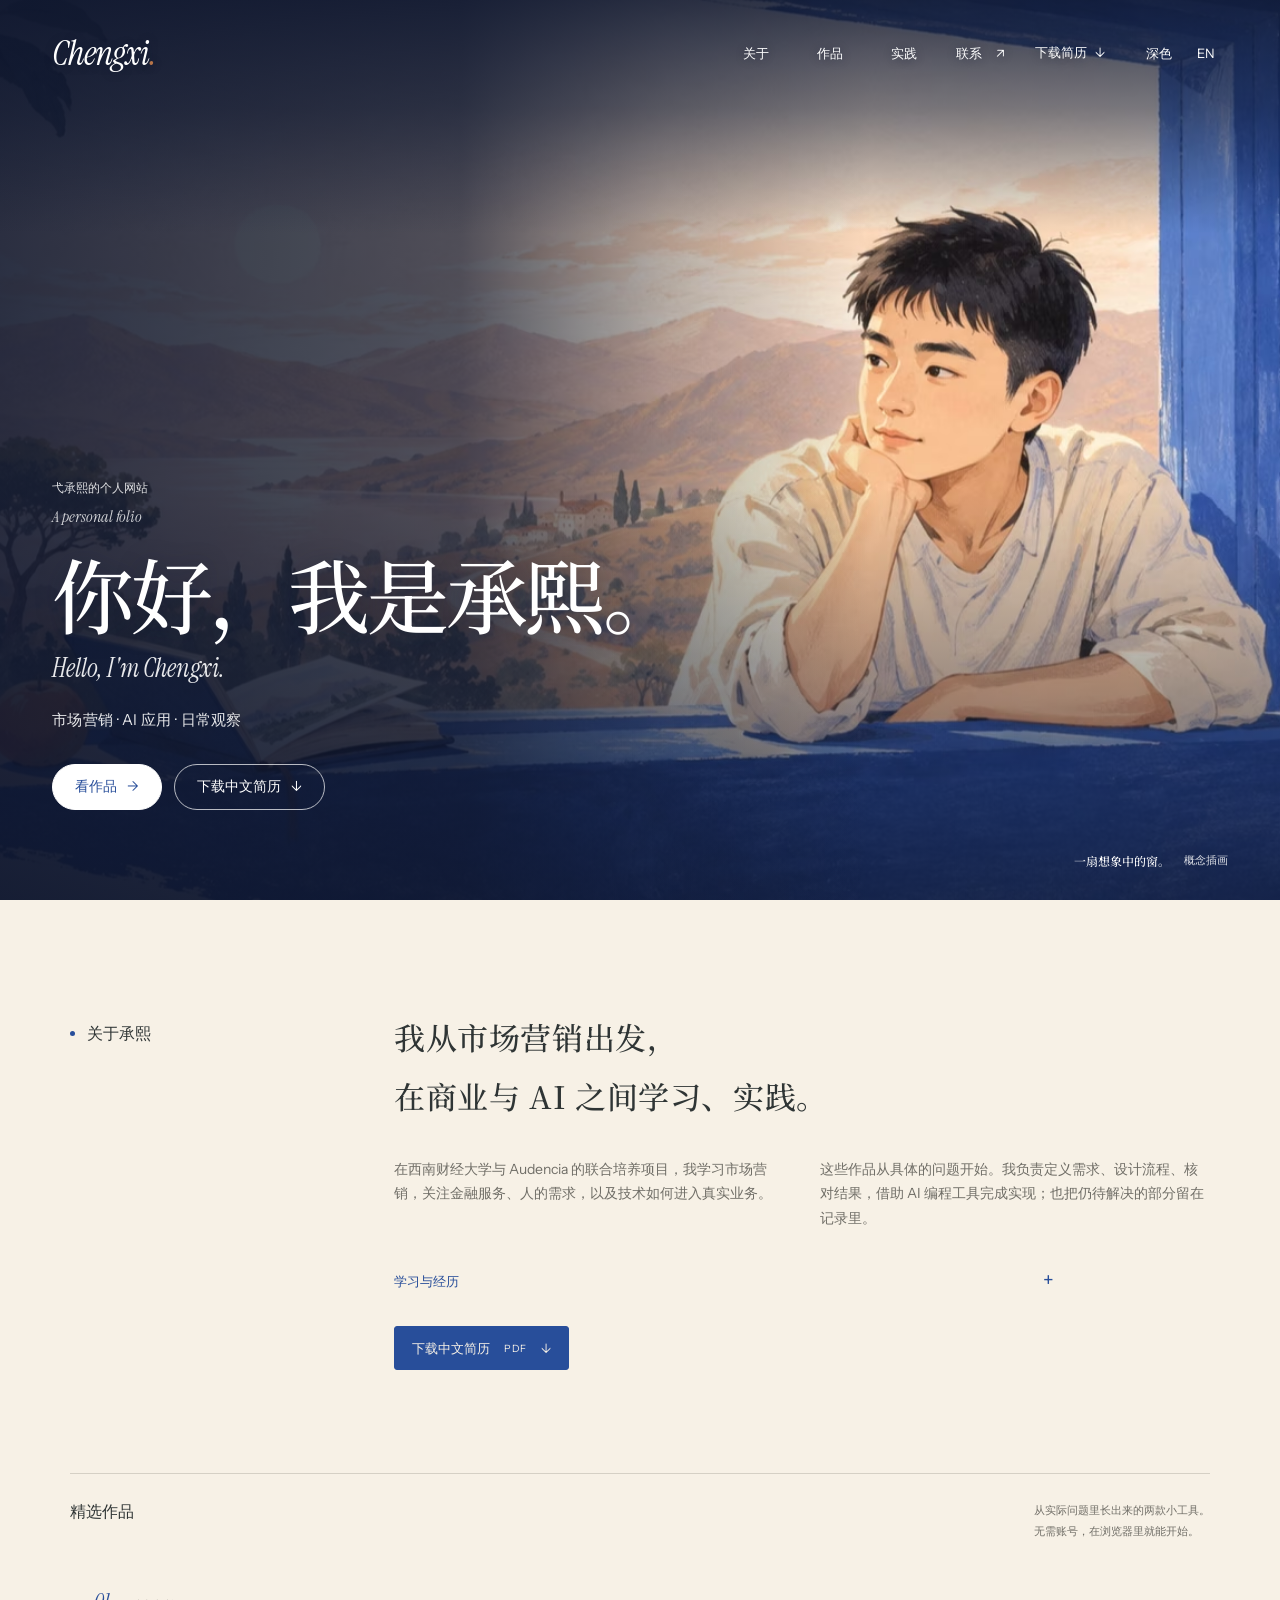
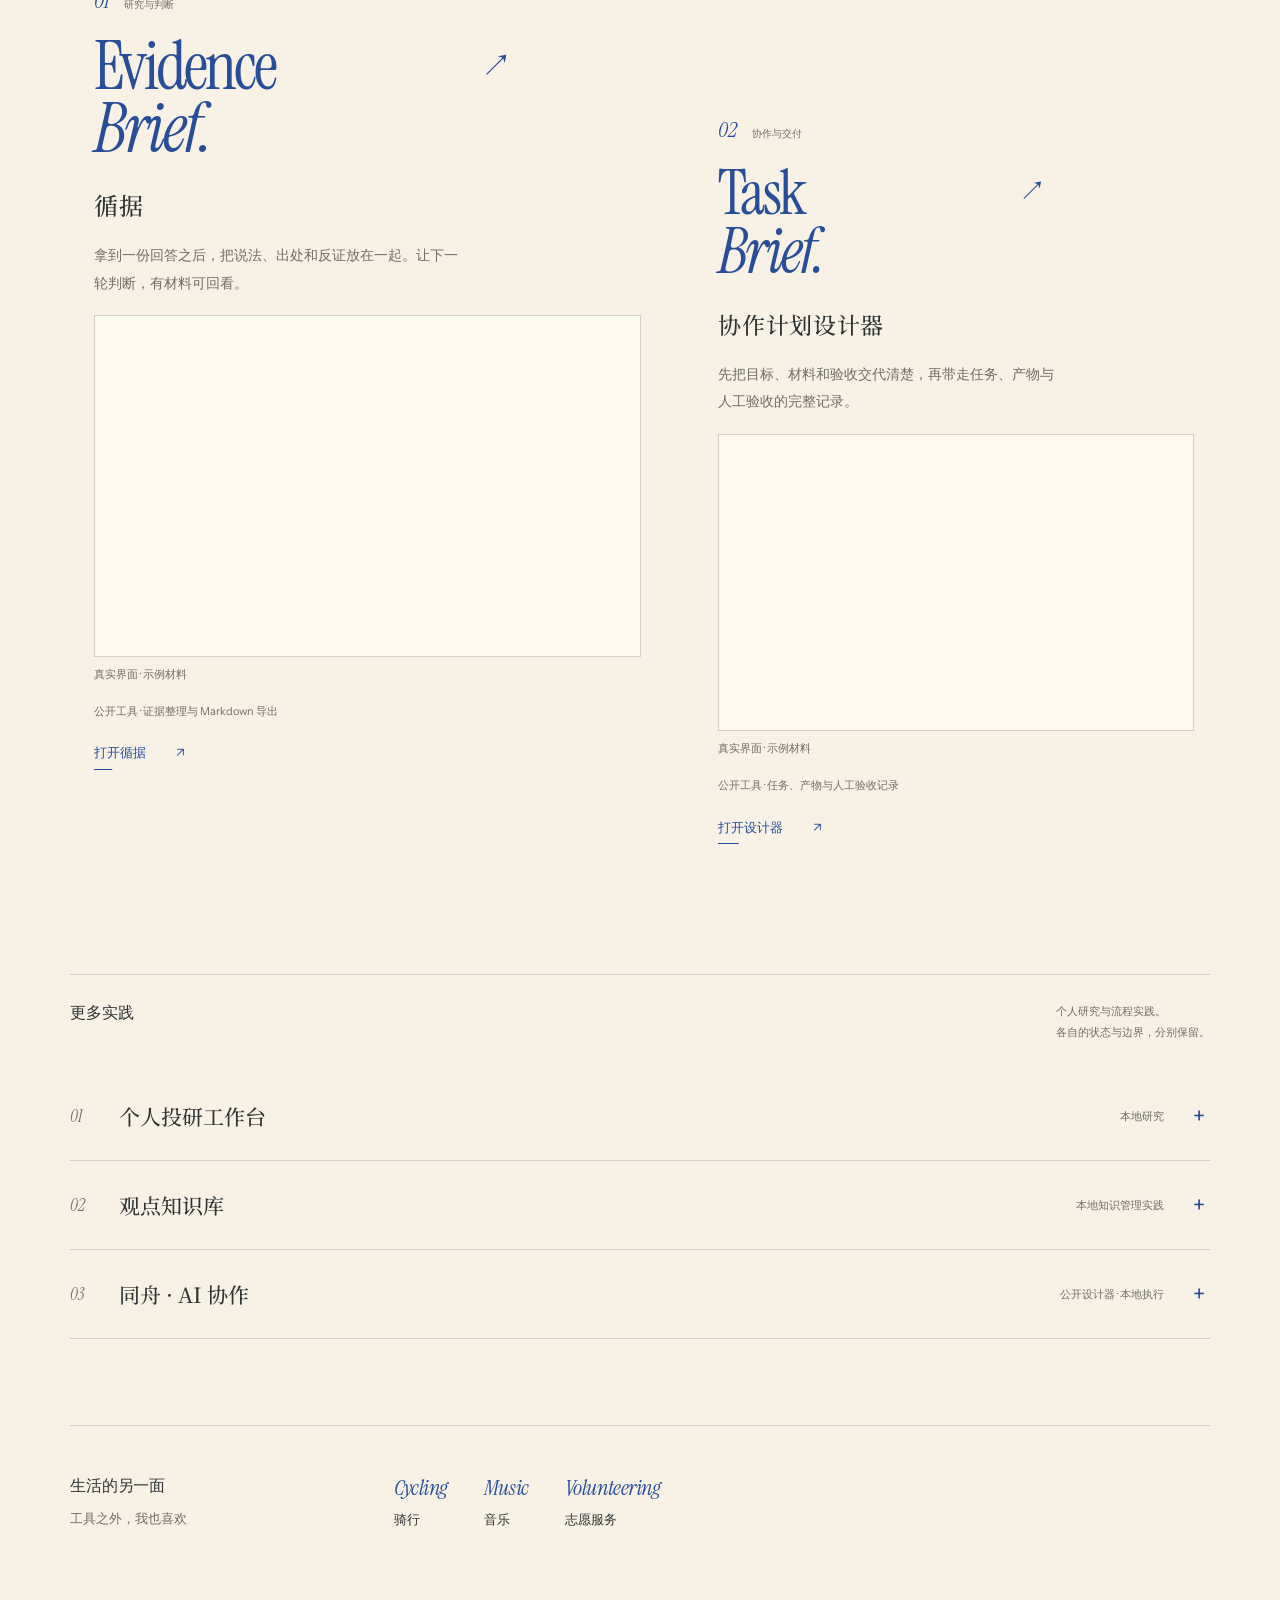
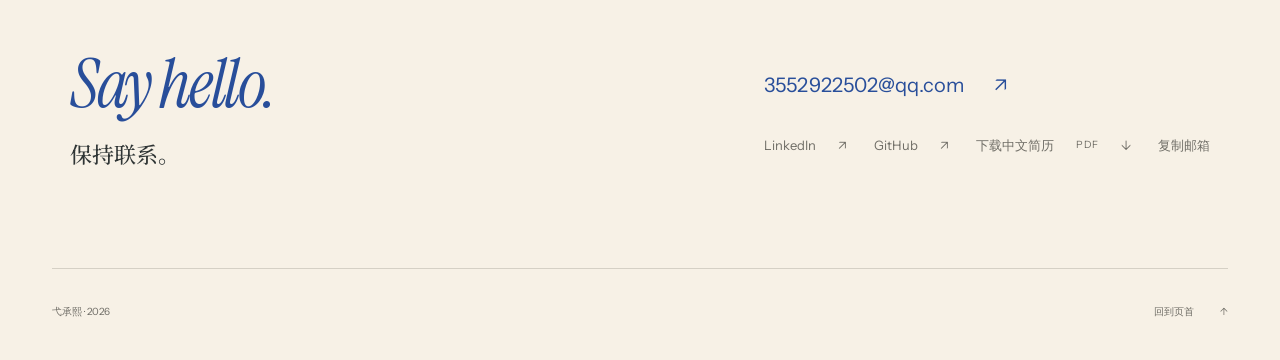
==== commit abad0081: "design: hero B full-bleed window (preview, not deployed)" ====
--- a/index.html
+++ b/index.html
@@ -30,22 +30,23 @@
 <script>try{var s=localStorage.getItem('site-theme');if(s!=='light'&&s!=='dark'){s=matchMedia('(prefers-color-scheme: dark)').matches?'dark':'light'}document.documentElement.dataset.theme=s;var m=document.querySelector('meta[name="theme-color"]');if(m)m.content=s==='dark'?'#171d28':'#f7f1e6'}catch(e){document.documentElement.dataset.theme=matchMedia('(prefers-color-scheme: dark)').matches?'dark':'light'}</script>
 <link rel="preload" href="assets/fonts/InstrumentSerif-Italic.woff2" as="font" type="font/woff2" crossorigin>
 <link rel="preload" href="assets/fonts/ChengxiEditorial-Medium.woff2" as="font" type="font/woff2" crossorigin>
-<link rel="stylesheet" href="assets/site.css?v=20261029-preview">
-<script defer src="assets/languages.js?v=20261029-preview"></script>
-<script defer src="assets/site.js?v=20261029-preview"></script>
+<link rel="stylesheet" href="assets/site.css?v=20261029-heroB">
+<link rel="stylesheet" href="assets/hero-b.css?v=20261029-heroB">
+<script defer src="assets/languages.js?v=20261029-heroB"></script>
+<script defer src="assets/site.js?v=20261029-heroB"></script>
 <script type="application/ld+json">{"@context":"https://schema.org","@type":"ProfilePage","mainEntity":{"@type":"Person","name":"弋承熙","alternateName":"Yi Chengxi","url":"https://yichengxi.cn/","image":"https://yichengxi.cn/assets/curiosity-window.png","description":"市场营销背景的个人实践网站：记录在商业与 AI 之间的学习、工具与真实探索。","sameAs":["https://github.com/chengxi562-hue","https://www.linkedin.com/in/chengxi-yi-452460428/"]}}</script>
 </head>
 <body id="top">
 <a class="skip" href="#main" data-t="t0">跳到主要内容</a>
-<header class="masthead shell">
+<header class="masthead shell on-hero">
   <a class="signature" href="#top" aria-label="承熙，返回页首" data-t-aria-label="fBrandLabel" lang="en">Chengxi<span aria-hidden="true">.</span></a>
   <nav id="site-nav" aria-label="主导航" data-t-aria-label="t89"><a href="#about" data-t="t5">关于</a><a href="#work" data-t="fNavWork">作品</a><a href="#practice" data-t="fNavPractice">实践</a><a href="#contact"><span data-t="t6">联系</span> <span aria-hidden="true">↗</span></a><a class="resume-button" href="assets/resume-yi-chengxi-2026-10.pdf?v=20261029" download="Yi-Chengxi-Resume-ZH.pdf" title="下载中文简历（PDF）" data-t-title="fResumeTitle"><span data-t="fResumeNav">下载简历</span><span aria-hidden="true">↓</span></a></nav>
   <div class="header-controls"><button class="theme-toggle" type="button" aria-pressed="false" hidden>深色</button><button class="language-toggle" type="button" aria-label="Switch to English" hidden>EN</button><button class="nav-toggle" type="button" aria-controls="site-nav" aria-expanded="false" hidden data-t="t2">菜单</button></div>
 </header>
 <main id="main">
-  <section class="opening" aria-labelledby="hello">
-    <div class="opening-title shell"><p class="small-intro"><span data-t="fSmallIntro">弋承熙的个人网站</span><span class="folio-subtitle" lang="en">A personal folio</span></p><h1 id="hello" data-t="fGreeting">你好，我是承熙。</h1><p class="hello-en" lang="en" data-t="fGreetingSub">Hello, I&#x27;m Chengxi.</p></div>
-    <figure class="opening-figure"><div class="image-window"><picture><source type="image/avif" srcset="assets/curiosity-window-1200.avif 1200w, assets/curiosity-window-1940.avif 1940w" sizes="(max-width:540px) 200vw, (max-width:760px) calc(100vw - 24px), (min-width:1986px) 1942px, calc(100vw - 44px)"><source type="image/jpeg" srcset="assets/curiosity-window-1200.jpg 1200w, assets/curiosity-window-1942.jpg 1942w" sizes="(max-width:540px) 200vw, (max-width:760px) calc(100vw - 24px), (min-width:1986px) 1942px, calc(100vw - 44px)"><img src="assets/curiosity-window.png" alt="概念插画：承熙倚在钴蓝色窗边，窗台放着一本书，远处是暖色山水。" data-t-alt="fImageAlt" width="1942" height="809" fetchpriority="high" decoding="async"></picture></div><figcaption class="shell"><span data-t="fWindowNote">一扇想象中的窗。</span><span data-t="fImageCredit">概念插画</span></figcaption></figure>
+  <section class="opening hero-b" aria-labelledby="hello">
+    <div class="opening-title shell"><p class="small-intro"><span data-t="fSmallIntro">弋承熙的个人网站</span><span class="folio-subtitle" lang="en">A personal folio</span></p><h1 id="hello" data-t="fGreeting">你好，我是承熙。</h1><p class="hello-en" lang="en" data-t="fGreetingSub">Hello, I&#x27;m Chengxi.</p><p class="hero-tags" data-t="t12">市场营销 · AI 应用 · 日常观察</p><div class="hero-actions"><a class="hero-cta primary" href="#work"><span data-t="fHeroWork">看作品</span><span aria-hidden="true">→</span></a><a class="hero-cta" href="assets/resume-yi-chengxi-2026-10.pdf?v=20261029" download="Yi-Chengxi-Resume-ZH.pdf"><span data-t="fResume">下载中文简历</span><span aria-hidden="true">↓</span></a></div></div>
+    <figure class="opening-figure"><div class="image-window"><picture><source type="image/avif" srcset="assets/curiosity-window-1200.avif 1200w, assets/curiosity-window-1940.avif 1940w" sizes="(max-width:760px) 240vh, 100vw"><source type="image/jpeg" srcset="assets/curiosity-window-1200.jpg 1200w, assets/curiosity-window-1942.jpg 1942w" sizes="(max-width:760px) 240vh, 100vw"><img src="assets/curiosity-window.png" alt="概念插画：承熙倚在钴蓝色窗边，窗台放着一本书，远处是暖色山水。" data-t-alt="fImageAlt" width="1942" height="809" fetchpriority="high" decoding="async"></picture></div><figcaption class="shell"><span data-t="fWindowNote">一扇想象中的窗。</span><span data-t="fImageCredit">概念插画</span></figcaption></figure>
   </section>
   <section class="introduction reading-shell" id="about" aria-labelledby="about-title">
     <div class="section-note"><span class="section-dot" aria-hidden="true"></span><h2 id="about-title" data-t="fAboutTitle">关于承熙</h2></div>
--- a/assets/hero-b.css
+++ b/assets/hero-b.css
@@ -0,0 +1,46 @@
+/* Hero B · 全幅窗景 · 2026-10-29 (Scott chose mockup B). Loaded after site.css; remove this file + the two classes to revert. */
+.opening.hero-b{--hero-ink:#fff;--hero-shade:14,22,46;position:relative;isolation:isolate;overflow:hidden;display:flex;flex-direction:column;justify-content:flex-end;
+  min-height:max(600px,min(100svh,1020px));background:#1b2850;color:var(--hero-ink)}
+.hero-b .opening-figure{position:absolute;inset:0;margin:0;z-index:-1}
+.hero-b .image-window{position:relative;max-width:none;height:100%;margin:0}
+.hero-b .image-window picture{display:block;height:100%}
+.hero-b .image-window img{width:100%;height:100%;aspect-ratio:auto;object-fit:cover;object-position:48% 40%;transform:none!important;transition:none;filter:none}
+.hero-b .image-window::after{content:"";position:absolute;inset:0;pointer-events:none;
+  background:linear-gradient(180deg,rgba(var(--hero-shade),.84) 0,rgba(var(--hero-shade),.55) 12%,rgba(var(--hero-shade),0) 26%),
+             linear-gradient(90deg,rgba(var(--hero-shade),.88) 0,rgba(var(--hero-shade),.72) 36%,rgba(var(--hero-shade),.3) 52%,rgba(var(--hero-shade),0) 68%),
+             linear-gradient(0deg,rgba(var(--hero-shade),.72) 0,rgba(var(--hero-shade),0) 46%)}
+.hero-b .opening-title{position:relative;z-index:1;padding:0 0 clamp(72px,10vh,120px);text-align:left}
+.hero-b .small-intro{color:rgba(255,255,255,.86);margin-bottom:22px}
+.hero-b .small-intro>.folio-subtitle{color:rgba(255,255,255,.8)}
+.opening.hero-b h1{color:var(--hero-ink);font-size:clamp(56px,6.4vw,100px);line-height:1.06;text-shadow:0 2px 24px rgba(var(--hero-shade),.35)}
+.hero-b .hello-en{color:rgba(255,255,255,.9)}
+.hero-b .hero-tags{margin:20px 0 30px;font-size:15px;letter-spacing:.02em;color:rgba(255,255,255,.9)}
+.hero-actions{display:flex;flex-wrap:wrap;gap:12px}
+.hero-cta{display:inline-flex;align-items:center;gap:10px;min-height:46px;padding:0 22px;border-radius:999px;border:1px solid rgba(255,255,255,.7);color:#fff;text-decoration:none;font-size:14px;transition:background .2s,color .2s,transform .12s}
+.hero-cta:hover{background:rgba(255,255,255,.14)}
+.hero-cta.primary{background:#fff;border-color:#fff;color:#284e9a}
+.hero-cta.primary:hover{background:#e9eefb}
+.hero-cta:focus-visible,.masthead.on-hero a:focus-visible,.masthead.on-hero button:focus-visible{outline:2px solid #fff;outline-offset:3px}
+.hero-cta:active{transform:scale(.98)}
+.hero-b .opening-figure figcaption{position:absolute;z-index:1;left:0;right:0;bottom:28px;margin:0 auto;color:rgba(255,255,255,.86);justify-content:flex-end;gap:14px}
+.hero-b .opening-figure figcaption>span:first-child{color:#fff}
+/* masthead floats over the illustration */
+.masthead.on-hero{position:absolute;top:0;left:0;right:0;z-index:5;color:#fff;text-shadow:0 1px 10px rgba(14,22,46,.45)}
+.masthead.on-hero .signature,.masthead.on-hero nav a,.masthead.on-hero .theme-toggle,.masthead.on-hero .language-toggle,.masthead.on-hero .nav-toggle{color:#fff}
+.masthead.on-hero nav a:hover,.masthead.on-hero nav .resume-button:hover{color:#dfe7ff}
+.masthead.on-hero .theme-toggle,.masthead.on-hero .language-toggle,.masthead.on-hero .nav-toggle{border-color:rgba(255,255,255,.55);background:transparent}
+@media(max-width:820px){
+  .opening.hero-b{min-height:max(640px,min(100svh,900px))}
+  .hero-b .image-window img{object-position:74% 42%}
+  .hero-b .image-window::after{background:linear-gradient(180deg,rgba(var(--hero-shade),.8) 0,rgba(var(--hero-shade),.42) 14%,rgba(var(--hero-shade),0) 28%),
+             linear-gradient(0deg,rgba(var(--hero-shade),.94) 0,rgba(var(--hero-shade),.72) 40%,rgba(var(--hero-shade),0) 70%)}
+  .hero-b .opening-title{padding-bottom:76px}
+  .opening.hero-b h1{font-size:44px;white-space:nowrap}
+  .hero-b .hero-tags{margin:14px 0 22px;font-size:14px}
+  .hero-cta{min-height:44px;padding:0 18px}
+  .hero-b .opening-figure figcaption{bottom:22px;justify-content:flex-start}
+}
+@media(max-width:360px){.opening.hero-b h1{font-size:36px}}
+:lang(en) .opening.hero-b h1{font-size:clamp(48px,5.4vw,84px);white-space:normal;max-width:11em}
+@media(max-width:820px){:lang(en) .opening.hero-b h1{font-size:40px}}
+@media(prefers-reduced-motion:reduce){.hero-cta{transition:none}.hero-cta:active{transform:none}}
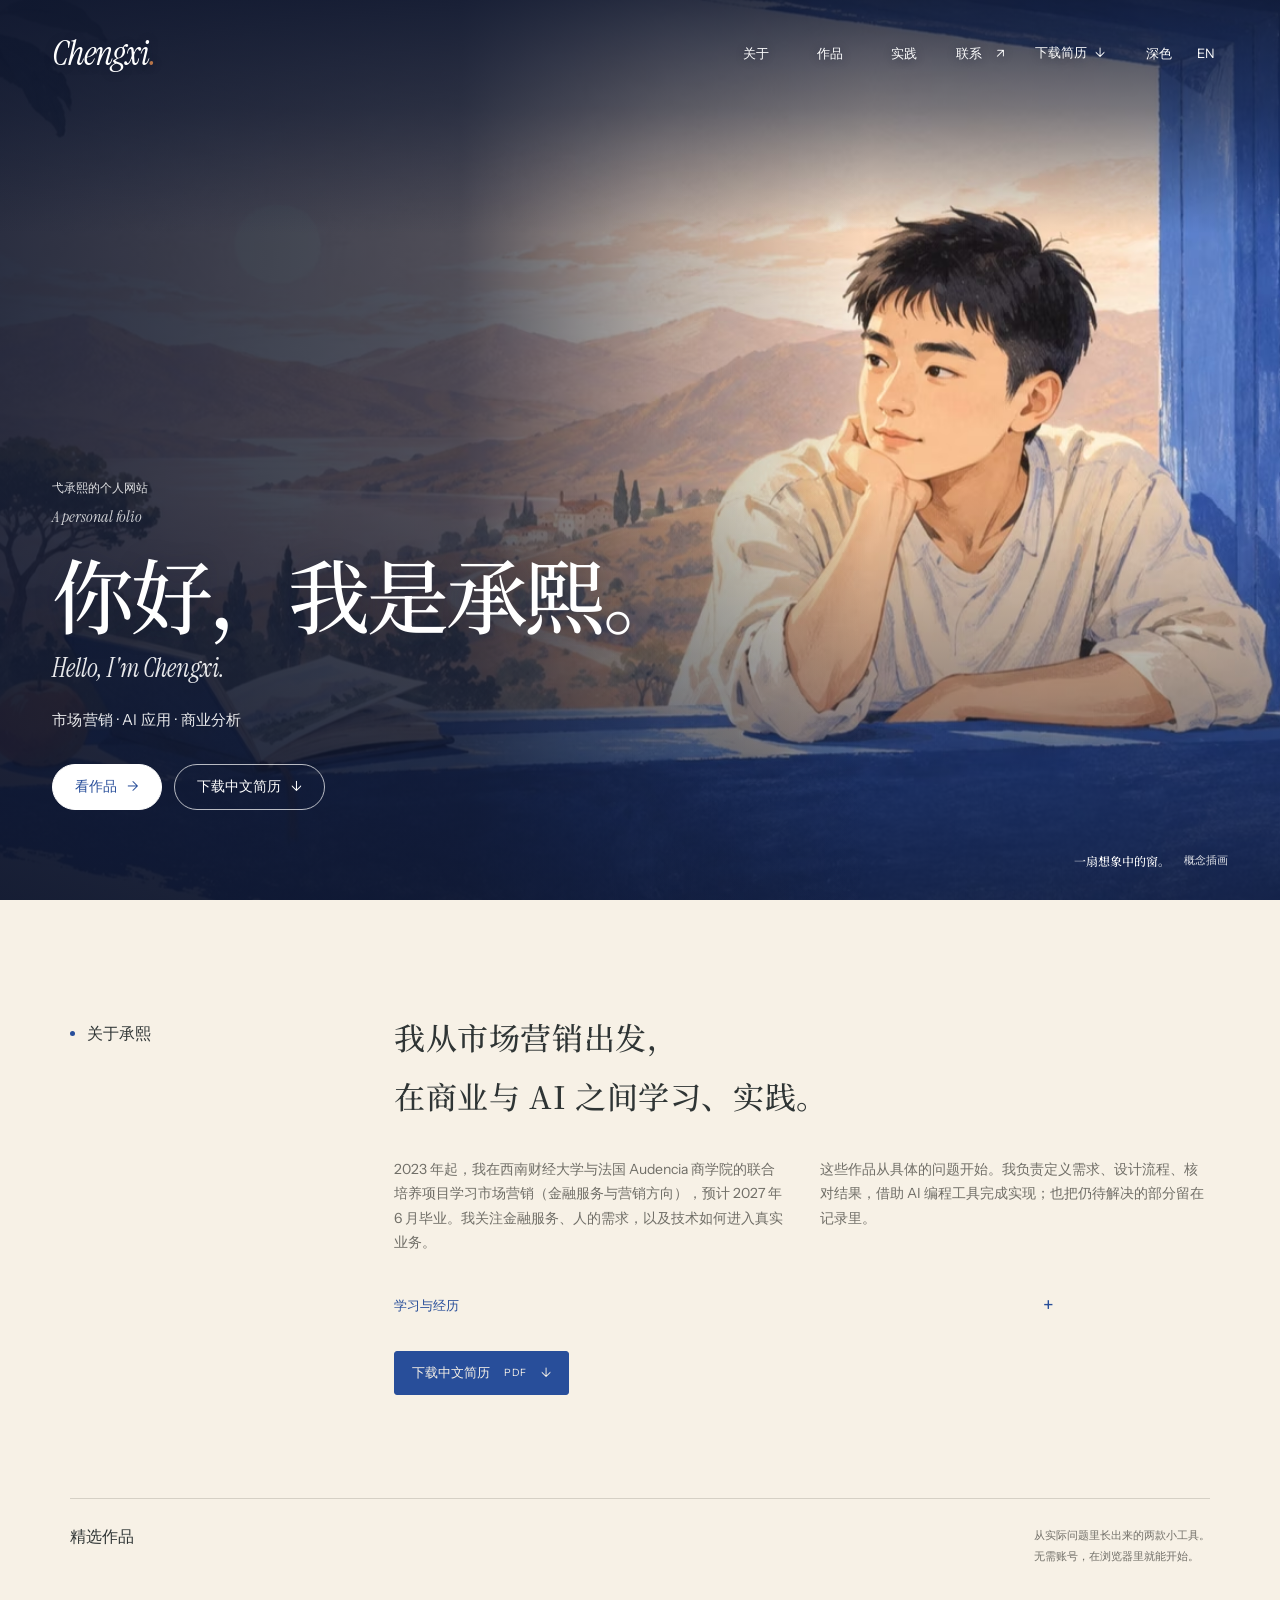
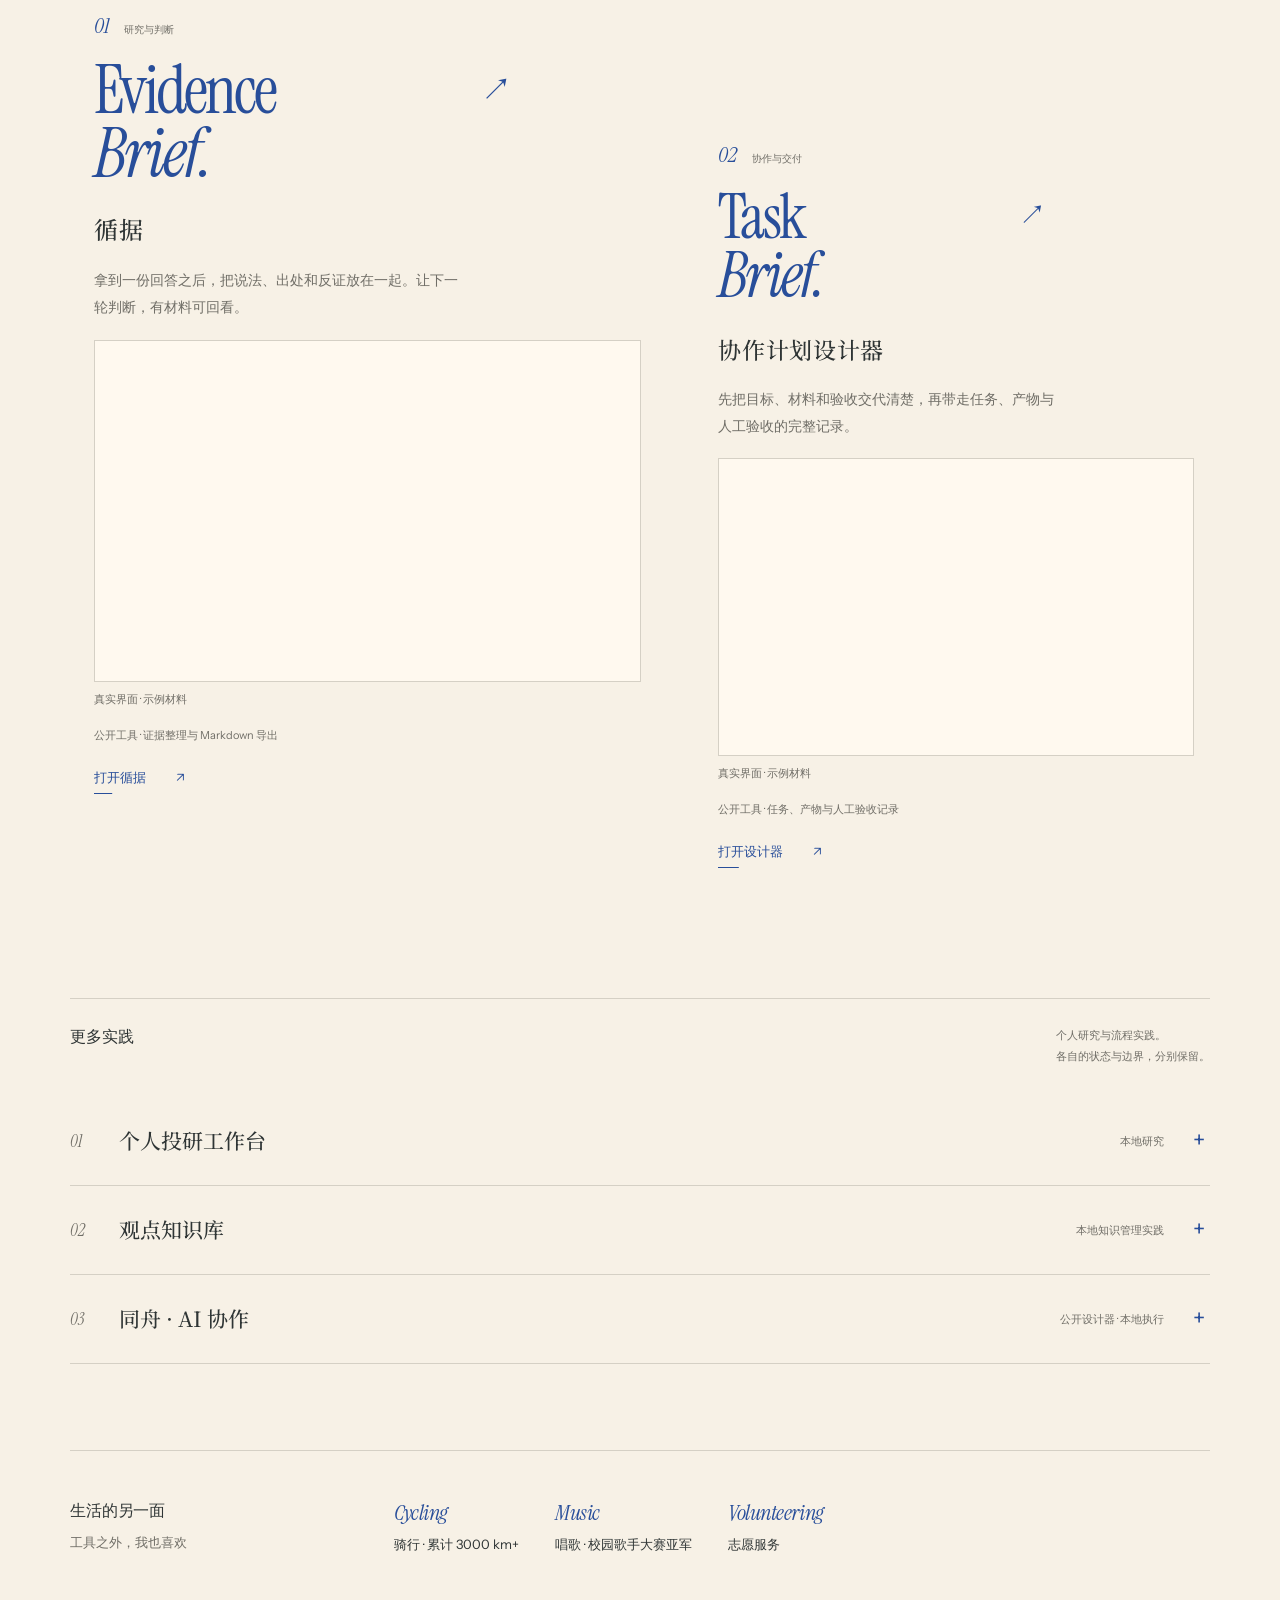
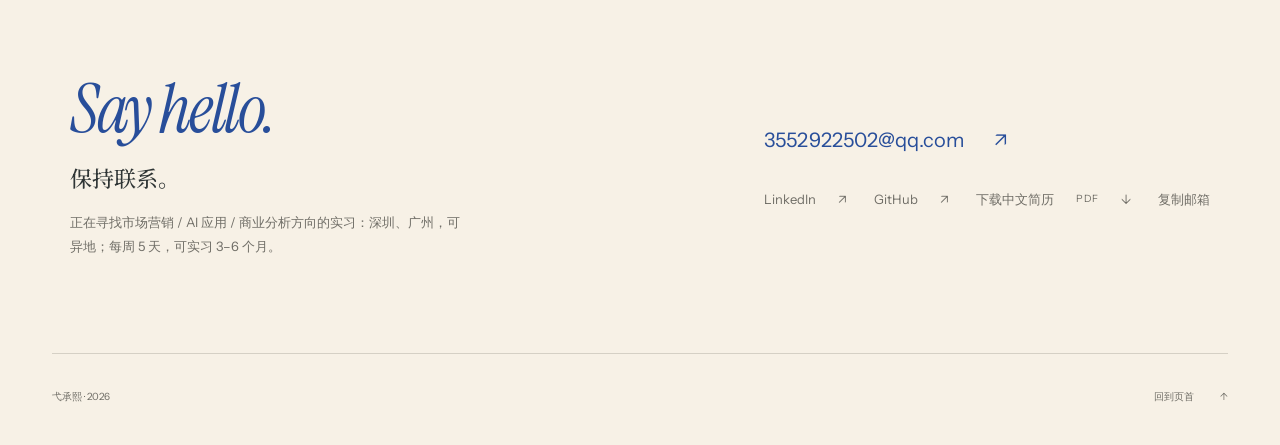
==== commit 44349ead: "content: refresh bio/education/experience/campus/skills from 2026-10 resume; tongzhou 10-29 record; " ====
--- a/index.html
+++ b/index.html
@@ -4,7 +4,7 @@
 <meta charset="utf-8">
 <meta name="viewport" content="width=device-width, initial-scale=1">
 <title>弋承熙 · 个人网站</title>
-<meta name="description" content="弋承熙的个人网站。市场营销背景，在商业与 AI 之间学习、实践，记录可使用的工具与真实的探索过程。">
+<meta name="description" content="弋承熙（Yi Chengxi）的个人网站。西南财经大学 × Audencia 市场营销（金融服务与营销）2027 届，关注市场营销、AI 应用与商业分析；这里有实习经历、可直接使用的小工具与写明边界的实践记录。">
 <meta name="robots" content="index,follow">
 <meta name="referrer" content="no-referrer">
 <meta http-equiv="Content-Security-Policy" content="default-src 'self'; script-src 'self' 'sha256-GZswJVKRhbGbGTLFk7Y+22JpQ9vmV7Snyugdphkthqc='; style-src 'self'; img-src 'self' data:; font-src 'self'; connect-src 'self'; object-src 'none'; base-uri 'none'; form-action 'none'">
@@ -12,7 +12,7 @@
 <meta property="og:type" content="website">
 <meta property="og:url" content="https://yichengxi.cn/">
 <meta property="og:title" content="弋承熙 · 个人网站">
-<meta property="og:description" content="弋承熙的个人网站。市场营销背景，在商业与 AI 之间学习、实践，记录可使用的工具与真实的探索过程。">
+<meta property="og:description" content="弋承熙（Yi Chengxi）的个人网站。西南财经大学 × Audencia 市场营销（金融服务与营销）2027 届，关注市场营销、AI 应用与商业分析；这里有实习经历、可直接使用的小工具与写明边界的实践记录。">
 <meta property="og:image" content="https://yichengxi.cn/assets/curiosity-window.png">
 <meta property="og:image:width" content="1942">
 <meta property="og:image:height" content="809">
@@ -21,7 +21,7 @@
 <meta property="og:locale:alternate" content="en_US">
 <meta name="twitter:card" content="summary_large_image">
 <meta name="twitter:title" content="弋承熙 · 个人网站">
-<meta name="twitter:description" content="弋承熙的个人网站。市场营销背景，在商业与 AI 之间学习、实践，记录可使用的工具与真实的探索过程。">
+<meta name="twitter:description" content="弋承熙（Yi Chengxi）的个人网站。西南财经大学 × Audencia 市场营销（金融服务与营销）2027 届，关注市场营销、AI 应用与商业分析；这里有实习经历、可直接使用的小工具与写明边界的实践记录。">
 <meta name="twitter:image" content="https://yichengxi.cn/assets/curiosity-window.png">
 <meta name="twitter:image:alt" content="概念插画：承熙倚在钴蓝色窗边，窗台放着一本书，远处是暖色山水。">
 <link rel="icon" href="assets/favicon.svg" type="image/svg+xml">
@@ -30,11 +30,11 @@
 <script>try{var s=localStorage.getItem('site-theme');if(s!=='light'&&s!=='dark'){s=matchMedia('(prefers-color-scheme: dark)').matches?'dark':'light'}document.documentElement.dataset.theme=s;var m=document.querySelector('meta[name="theme-color"]');if(m)m.content=s==='dark'?'#171d28':'#f7f1e6'}catch(e){document.documentElement.dataset.theme=matchMedia('(prefers-color-scheme: dark)').matches?'dark':'light'}</script>
 <link rel="preload" href="assets/fonts/InstrumentSerif-Italic.woff2" as="font" type="font/woff2" crossorigin>
 <link rel="preload" href="assets/fonts/ChengxiEditorial-Medium.woff2" as="font" type="font/woff2" crossorigin>
-<link rel="stylesheet" href="assets/site.css?v=20261029-heroB">
-<link rel="stylesheet" href="assets/hero-b.css?v=20261029-heroB">
-<script defer src="assets/languages.js?v=20261029-heroB"></script>
-<script defer src="assets/site.js?v=20261029-heroB"></script>
-<script type="application/ld+json">{"@context":"https://schema.org","@type":"ProfilePage","mainEntity":{"@type":"Person","name":"弋承熙","alternateName":"Yi Chengxi","url":"https://yichengxi.cn/","image":"https://yichengxi.cn/assets/curiosity-window.png","description":"市场营销背景的个人实践网站：记录在商业与 AI 之间的学习、工具与真实探索。","sameAs":["https://github.com/chengxi562-hue","https://www.linkedin.com/in/chengxi-yi-452460428/"]}}</script>
+<link rel="stylesheet" href="assets/site.css?v=20261029-content">
+<link rel="stylesheet" href="assets/hero-b.css?v=20261029-content">
+<script defer src="assets/languages.js?v=20261029-content"></script>
+<script defer src="assets/site.js?v=20261029-content"></script>
+<script type="application/ld+json">{"@context":"https://schema.org","@type":"ProfilePage","mainEntity":{"@type":"Person","name":"弋承熙","alternateName":"Yi Chengxi","url":"https://yichengxi.cn/","image":"https://yichengxi.cn/assets/curiosity-window.png","description":"西南财经大学 × Audencia 市场营销（金融服务与营销）2027 届学生的个人网站：实习经历、浏览器小工具与写明边界的实践记录。","alumniOf":[{"@type":"CollegeOrUniversity","name":"西南财经大学","alternateName":"Southwestern University of Finance and Economics"},{"@type":"CollegeOrUniversity","name":"Audencia Business School"}],"knowsAbout":["市场营销","金融服务","AI 应用","商业分析"],"knowsLanguage":["zh-CN","en"],"sameAs":["https://github.com/chengxi562-hue","https://www.linkedin.com/in/chengxi-yi-452460428/"]}}</script>
 </head>
 <body id="top">
 <a class="skip" href="#main" data-t="t0">跳到主要内容</a>
@@ -45,16 +45,16 @@
 </header>
 <main id="main">
   <section class="opening hero-b" aria-labelledby="hello">
-    <div class="opening-title shell"><p class="small-intro"><span data-t="fSmallIntro">弋承熙的个人网站</span><span class="folio-subtitle" lang="en">A personal folio</span></p><h1 id="hello" data-t="fGreeting">你好，我是承熙。</h1><p class="hello-en" lang="en" data-t="fGreetingSub">Hello, I&#x27;m Chengxi.</p><p class="hero-tags" data-t="t12">市场营销 · AI 应用 · 日常观察</p><div class="hero-actions"><a class="hero-cta primary" href="#work"><span data-t="fHeroWork">看作品</span><span aria-hidden="true">→</span></a><a class="hero-cta" href="assets/resume-yi-chengxi-2026-10.pdf?v=20261029" download="Yi-Chengxi-Resume-ZH.pdf"><span data-t="fResume">下载中文简历</span><span aria-hidden="true">↓</span></a></div></div>
+    <div class="opening-title shell"><p class="small-intro"><span data-t="fSmallIntro">弋承熙的个人网站</span><span class="folio-subtitle" lang="en">A personal folio</span></p><h1 id="hello" data-t="fGreeting">你好，我是承熙。</h1><p class="hello-en" lang="en" data-t="fGreetingSub">Hello, I&#x27;m Chengxi.</p><p class="hero-tags" data-t="t12">市场营销 · AI 应用 · 商业分析</p><div class="hero-actions"><a class="hero-cta primary" href="#work"><span data-t="fHeroWork">看作品</span><span aria-hidden="true">→</span></a><a class="hero-cta" href="assets/resume-yi-chengxi-2026-10.pdf?v=20261029" download="Yi-Chengxi-Resume-ZH.pdf"><span data-t="fResume">下载中文简历</span><span aria-hidden="true">↓</span></a></div></div>
     <figure class="opening-figure"><div class="image-window"><picture><source type="image/avif" srcset="assets/curiosity-window-1200.avif 1200w, assets/curiosity-window-1940.avif 1940w" sizes="(max-width:760px) 240vh, 100vw"><source type="image/jpeg" srcset="assets/curiosity-window-1200.jpg 1200w, assets/curiosity-window-1942.jpg 1942w" sizes="(max-width:760px) 240vh, 100vw"><img src="assets/curiosity-window.png" alt="概念插画：承熙倚在钴蓝色窗边，窗台放着一本书，远处是暖色山水。" data-t-alt="fImageAlt" width="1942" height="809" fetchpriority="high" decoding="async"></picture></div><figcaption class="shell"><span data-t="fWindowNote">一扇想象中的窗。</span><span data-t="fImageCredit">概念插画</span></figcaption></figure>
   </section>
   <section class="introduction reading-shell" id="about" aria-labelledby="about-title">
     <div class="section-note"><span class="section-dot" aria-hidden="true"></span><h2 id="about-title" data-t="fAboutTitle">关于承熙</h2></div>
     <div class="introduction-copy"><p class="introduction-lead" data-t="fIntroLead">我从市场营销出发，
-在商业与 AI 之间学习、实践。</p><div class="introduction-detail"><p data-t="fIntroBackground">在西南财经大学与 Audencia 的联合培养项目，我学习市场营销，关注金融服务、人的需求，以及技术如何进入真实业务。</p><p data-t="fIntroRole">这些作品从具体的问题开始。我负责定义需求、设计流程、核对结果，借助 AI 编程工具完成实现；也把仍待解决的部分留在记录里。</p></div>
-      <details class="experience-notes"><summary><span data-t="fExperienceTitle">学习与经历</span><span aria-hidden="true">+</span></summary><div class="experience-content"><p class="education"><strong data-t="fEducation">西南财经大学 × Audencia</strong><span data-t="t81">市场营销联合培养项目，预计 2027 年毕业。</span></p><ol class="timeline">
-        <li><time>2026.05 — 07</time><h3 data-t="t74">四川银行 · 成都分行营业部市场营销部实习</h3><p data-t="t75">从客户接待、业务引导和数字化渠道服务中，理解金融产品如何连接人的实际需求。</p></li><li><time>2026.03 — 04</time><h3 data-t="t76">成都高投创业投资有限公司 · 投资服务部</h3><p data-t="t77">参与基金申报材料、投标与路演资料、项目台账及尽调材料整理。</p></li><li><time>2025.07 — 09</time><h3 data-t="t78">星途领航（腾盾科创）· 海外销售支持</h3><p data-t="t79">参与国际研学项目的物料与场地协调、文化体验活动及涉外服务。</p></li>
-      </ol></div></details><a class="resume-button resume-about" href="assets/resume-yi-chengxi-2026-10.pdf?v=20261029" download="Yi-Chengxi-Resume-ZH.pdf"><span data-t="fResume">下载中文简历</span><span class="resume-format">PDF</span><span aria-hidden="true">↓</span></a>
+在商业与 AI 之间学习、实践。</p><div class="introduction-detail"><p data-t="fIntroBackground">2023 年起，我在西南财经大学与法国 Audencia 商学院的联合培养项目学习市场营销（金融服务与营销方向），预计 2027 年 6 月毕业。我关注金融服务、人的需求，以及技术如何进入真实业务。</p><p data-t="fIntroRole">这些作品从具体的问题开始。我负责定义需求、设计流程、核对结果，借助 AI 编程工具完成实现；也把仍待解决的部分留在记录里。</p></div>
+      <details class="experience-notes"><summary><span data-t="fExperienceTitle">学习与经历</span><span aria-hidden="true">+</span></summary><div class="experience-content"><p class="education"><strong data-t="fEducation">西南财经大学 × Audencia</strong><span data-t="t81">市场营销（金融服务与营销）· 2023.09 — 2027.06（预计毕业）</span></p><p class="education"><strong data-t="fPaperLabel">论文</strong><span data-t="fPaper">《保险科技在车险风险控制中的应用研究》获国际期刊 Finance & Economics 录用（独立作者，2026.06）。</span></p><p class="education"><strong data-t="fThesisLabel">毕业论文 · 开题阶段</strong><span data-t="fThesis">个人 AI 助手的信息披露方式如何影响用户使用意愿——以感知信息透明度为中介的情境实验研究，进行中。</span></p><p class="education"><strong data-t="fHonorsLabel">荣誉</strong><span data-t="fHonors">校级优秀共青团员、校级优秀共青团干部、社会工作与志愿服务奖、第三十三期团校优秀学员。</span></p><p class="exp-group" data-t="fGroupWork">实习</p><ol class="timeline">
+        <li><time>2026.05 — 07</time><h3 data-t="t74">四川银行 · 成都分行营业部市场营销部实习生</h3><p data-t="t75">日均接待个人及对公客户 40+ 人次，了解需求后推介理财、存款等零售产品，协助完成多笔销售转化。</p></li><li><time>2026.03 — 04</time><h3 data-t="t76">成都高投创业投资有限公司 · 投资服务部实习生</h3><p data-t="t77">参与四川省成果转化投资引导基金子基金管理机构遴选，完成标书填写与路演 PPT；完成 5 支创投基金税收优惠申报；参与公文起草，整理尽调材料并维护直投业务台账。</p></li><li><time>2025.07 — 09</time><h3 data-t="t78">四川星途领航商用飞机 · 国际合作部海外销售支持</h3><p data-t="t79">跟进电子科技大学 × 腾盾科创联合主办的 Commercial UAVs 国际夏令营（20 名哈利法大学学生），统筹物料与场地；独立策划并执行四川文化体验活动。</p></li><li><time>2024.01 — 02</time><h3 data-t="fAiaTitle">友邦保险（香港）· IBEP 项目</h3><p data-t="fAiaText">完成保险产品设计、风险评估、客户画像分析等 5 个模块，结业成绩前 20%，获管培生直通资格。</p></li>
+      </ol><p class="exp-group" data-t="fGroupCampus">校园与实践</p><ol class="timeline"><li><time>2025.01 — 08</time><h3 data-t="fPracticeTripTitle">社会实践 · 三下乡与“青衿引财”</h3><p data-t="fPracticeTripText">设计并讲授财经素养与科技应用课程，活动获中国日报网等 6 家媒体报道；运营“青衿引财”公众号，独立撰写 7 篇推文，累计阅读 5000+；团队获校级优秀实践团队二等奖。</p></li><li><time>2024.01 — 2025.12</time><h3 data-t="fCmauTitle">全国大学生市场研究与商业策划大赛（CMAU）· 两届</h3><p data-t="fCmauText">第三届任队长，带 5 人团队完成众邦银行品牌年轻化调研与营销方案，获校内选拔赛二等奖；第五届负责恒安标准人寿项目调研与用户数据分析，提出以播客为载体的 O2O 营销方案，团队获校内三等奖。</p></li><li><time>2024.03 — 2025.06</time><h3 data-t="fLeagueTitle">西南财经大学校团委 · 志愿者工作部负责人 / 社会实践部副部长</h3><p data-t="fLeagueText">统筹志愿活动调度，参与 2024“一带一路”合作媒体论坛、研究生考务、百年校庆等大型志愿服务，跨部门对接校内多个单位。</p></li><li><time>2024.01</time><h3 data-t="fHkuTitle">香港大学中国商业学院 · 学术综合培育项目</h3><p data-t="fHkuText">担任队长，完成 27 页《世界大学排名研究》报告与英文展示，覆盖 QS / THE / US News 三大排名体系。</p></li></ol><p class="exp-group" data-t="fGroupSkills">技能</p><p class="education"><strong data-t="fLangLabel">语言</strong><span data-t="fLang">中文（母语）；英语 IELTS 6.5 · CET-6 544。</span></p><p class="education"><strong data-t="fDataLabel">数据与工具</strong><span data-t="fData">Excel 问卷数据处理与统计分析、见数（Credamo）；能设计指标体系与自动化校验规则。</span></p><p class="education"><strong data-t="fAiLabel">AI 辅助工作</strong><span data-t="fAi">需求拆解、流程设计与结果复核，重视信息来源和输出边界。</span></p></div></details><a class="resume-button resume-about" href="assets/resume-yi-chengxi-2026-10.pdf?v=20261029" download="Yi-Chengxi-Resume-ZH.pdf"><span data-t="fResume">下载中文简历</span><span class="resume-format">PDF</span><span aria-hidden="true">↓</span></a>
     </div>
   </section>
   <section class="selected-work reading-shell" id="work" aria-labelledby="work-title"><span class="anchor-alias" id="tools" aria-hidden="true"></span><span class="anchor-alias" id="tool-start" aria-hidden="true"></span>
@@ -72,9 +72,9 @@
 <div class="case-part" id="knowledge-part-1"><span class="anchor-alias" id="case-knowledge-1" aria-hidden="true"></span><h4 data-t="t38">我的工作</h4><p data-t="t39">设计转写、来源时间戳、归档结构与增量处理规则，并定义抽取格式与检查方式。</p></div>
 <div class="case-part" id="knowledge-part-2"><span class="anchor-alias" id="case-knowledge-2" aria-hidden="true"></span><h4 data-t="t40">结果与边界</h4><p data-t="t41">形成带来源线索的可回看资料库。重要结论仍回到原始材料核对，避免摘录丢失上下文。</p></div></div></div></details><details class="practice" id="collaboration"><summary><span class="practice-no" aria-hidden="true">03</span><span class="practice-name" data-t="t44">同舟 · AI 协作</span><span class="practice-state" data-t="fCollaborationStatus">公开设计器 · 本地执行</span><span class="practice-plus" aria-hidden="true">+</span></summary><div class="practice-body"><span class="anchor-alias" id="project-collaboration" aria-hidden="true"></span><p class="practice-intro" data-t="t45">把任务、依赖与验收连起来；公开设计计划，本地执行队列。</p><div class="case"><div class="case-part" id="collaboration-part-0"><span class="anchor-alias" id="case-collaboration-0" aria-hidden="true"></span><h4 data-t="t47">问题</h4><p data-t="t48">工具越多，越容易把“生成了内容”误认为“完成了交付”。</p></div>
 <div class="case-part" id="collaboration-part-1"><span class="anchor-alias" id="case-collaboration-1" aria-hidden="true"></span><h4 data-t="t49">我的工作</h4><p data-t="t50">定义任务范围、协作分工与停止条件，借助 AI 工具完成实现，再核对实际产物与检查记录。</p></div>
-<div class="case-part" id="collaboration-part-2"><span class="anchor-alias" id="case-collaboration-2" aria-hidden="true"></span><h4 data-t="t51">结果与边界</h4><p data-t="t52">已跑通真实计划、初稿与复核链；公开设计器可导出工作流。执行仍需自己的本地环境，节省比例尚未量化。</p></div></div><a class="quiet-link" href="projects/tongzhou/" data-t="q0">查看同舟项目与设计器 ↗</a></div></details></div></section>
-  <section class="life reading-shell" aria-labelledby="life-title"><div class="life-heading"><h2 id="life-title" data-t="fLifeTitle">生活的另一面</h2><p data-t="fLifeIntro">工具之外，我也喜欢</p></div><ul class="interests"><li><span lang="en">Cycling</span><span data-t="t70">骑行</span></li><li><span lang="en">Music</span><span data-t="t71">音乐</span></li><li><span lang="en">Volunteering</span><span data-t="t72">志愿服务</span></li></ul></section>
-  <section class="contact reading-shell" id="contact" aria-labelledby="contact-title"><div class="contact-intro"><p lang="en">Say hello.</p><h2 id="contact-title" data-t="fContactTitle">保持联系。</h2></div><div class="contact-details"><a class="email" href="mailto:3552922502@qq.com">3552922502@qq.com <span aria-hidden="true">↗</span></a><nav aria-label="外部主页" data-t-aria-label="fExternalNav"><a href="https://www.linkedin.com/in/chengxi-yi-452460428/" target="_blank" rel="noopener noreferrer">LinkedIn <span aria-hidden="true">↗</span></a><a href="https://github.com/chengxi562-hue" target="_blank" rel="noopener noreferrer">GitHub <span aria-hidden="true">↗</span></a><a href="assets/resume-yi-chengxi-2026-10.pdf?v=20261029" download="Yi-Chengxi-Resume-ZH.pdf"><span data-t="fResume">下载中文简历</span><span class="resume-format">PDF</span><span aria-hidden="true">↓</span></a><button class="copy" type="button" data-email="3552922502@qq.com" hidden data-t="t85">复制邮箱</button></nav><span class="copy-status" role="status"></span></div></section>
+<div class="case-part" id="collaboration-part-2"><span class="anchor-alias" id="case-collaboration-2" aria-hidden="true"></span><h4 data-t="t51">结果与边界</h4><p data-t="t52">已跑通真实计划、初稿与复核链；2026 年 10 月起，本地版扩展为统一调度队列与工作台，全量回归 538 项通过。公开设计器可导出工作流；执行仍需自己的本地环境，节省比例尚未量化。</p></div></div><a class="quiet-link" href="projects/tongzhou/" data-t="q0">查看同舟项目与设计器 ↗</a></div></details></div></section>
+  <section class="life reading-shell" aria-labelledby="life-title"><div class="life-heading"><h2 id="life-title" data-t="fLifeTitle">生活的另一面</h2><p data-t="fLifeIntro">工具之外，我也喜欢</p></div><ul class="interests"><li><span lang="en">Cycling</span><span data-t="t70">骑行 · 累计 3000 km+</span></li><li><span lang="en">Music</span><span data-t="t71">唱歌 · 校园歌手大赛亚军</span></li><li><span lang="en">Volunteering</span><span data-t="t72">志愿服务</span></li></ul></section>
+  <section class="contact reading-shell" id="contact" aria-labelledby="contact-title"><div class="contact-intro"><p lang="en">Say hello.</p><h2 id="contact-title" data-t="fContactTitle">保持联系。</h2><div class="contact-availability" data-t="fAvailability">正在寻找市场营销 / AI 应用 / 商业分析方向的实习：深圳、广州，可异地；每周 5 天，可实习 3–6 个月。</div></div><div class="contact-details"><a class="email" href="mailto:3552922502@qq.com">3552922502@qq.com <span aria-hidden="true">↗</span></a><nav aria-label="外部主页" data-t-aria-label="fExternalNav"><a href="https://www.linkedin.com/in/chengxi-yi-452460428/" target="_blank" rel="noopener noreferrer">LinkedIn <span aria-hidden="true">↗</span></a><a href="https://github.com/chengxi562-hue" target="_blank" rel="noopener noreferrer">GitHub <span aria-hidden="true">↗</span></a><a href="assets/resume-yi-chengxi-2026-10.pdf?v=20261029" download="Yi-Chengxi-Resume-ZH.pdf"><span data-t="fResume">下载中文简历</span><span class="resume-format">PDF</span><span aria-hidden="true">↓</span></a><button class="copy" type="button" data-email="3552922502@qq.com" hidden data-t="t85">复制邮箱</button></nav><span class="copy-status" role="status"></span></div></section>
 </main>
 <footer class="footer shell"><p data-t="fFooter">弋承熙 · 2026</p><a href="#top"><span data-t="fBackTop">回到页首</span><span aria-hidden="true">↑</span></a></footer>
 </body>
--- a/assets/site.css
+++ b/assets/site.css
@@ -126,3 +126,5 @@
 @media (prefers-reduced-motion: reduce){.resume-button:active,.quiet-link:active,.email:active,.work-preview-link:active,.work-title-link:active,.masthead nav a:active,summary:active,.copy:active,.theme-toggle:active,.language-toggle:active{transform:none;opacity:1}}
 
 .work-preview-link picture{display:block}
+
+.exp-group{margin:34px 0 0;font-size:11px;letter-spacing:.08em;color:var(--muted)}.exp-group+.timeline{margin-top:14px}.education+.education{margin-top:16px}.timeline+.education,.exp-group+.education{margin-top:14px}.contact-availability{margin-top:12px;max-width:30em;font-size:13px;line-height:1.85;color:var(--muted)}
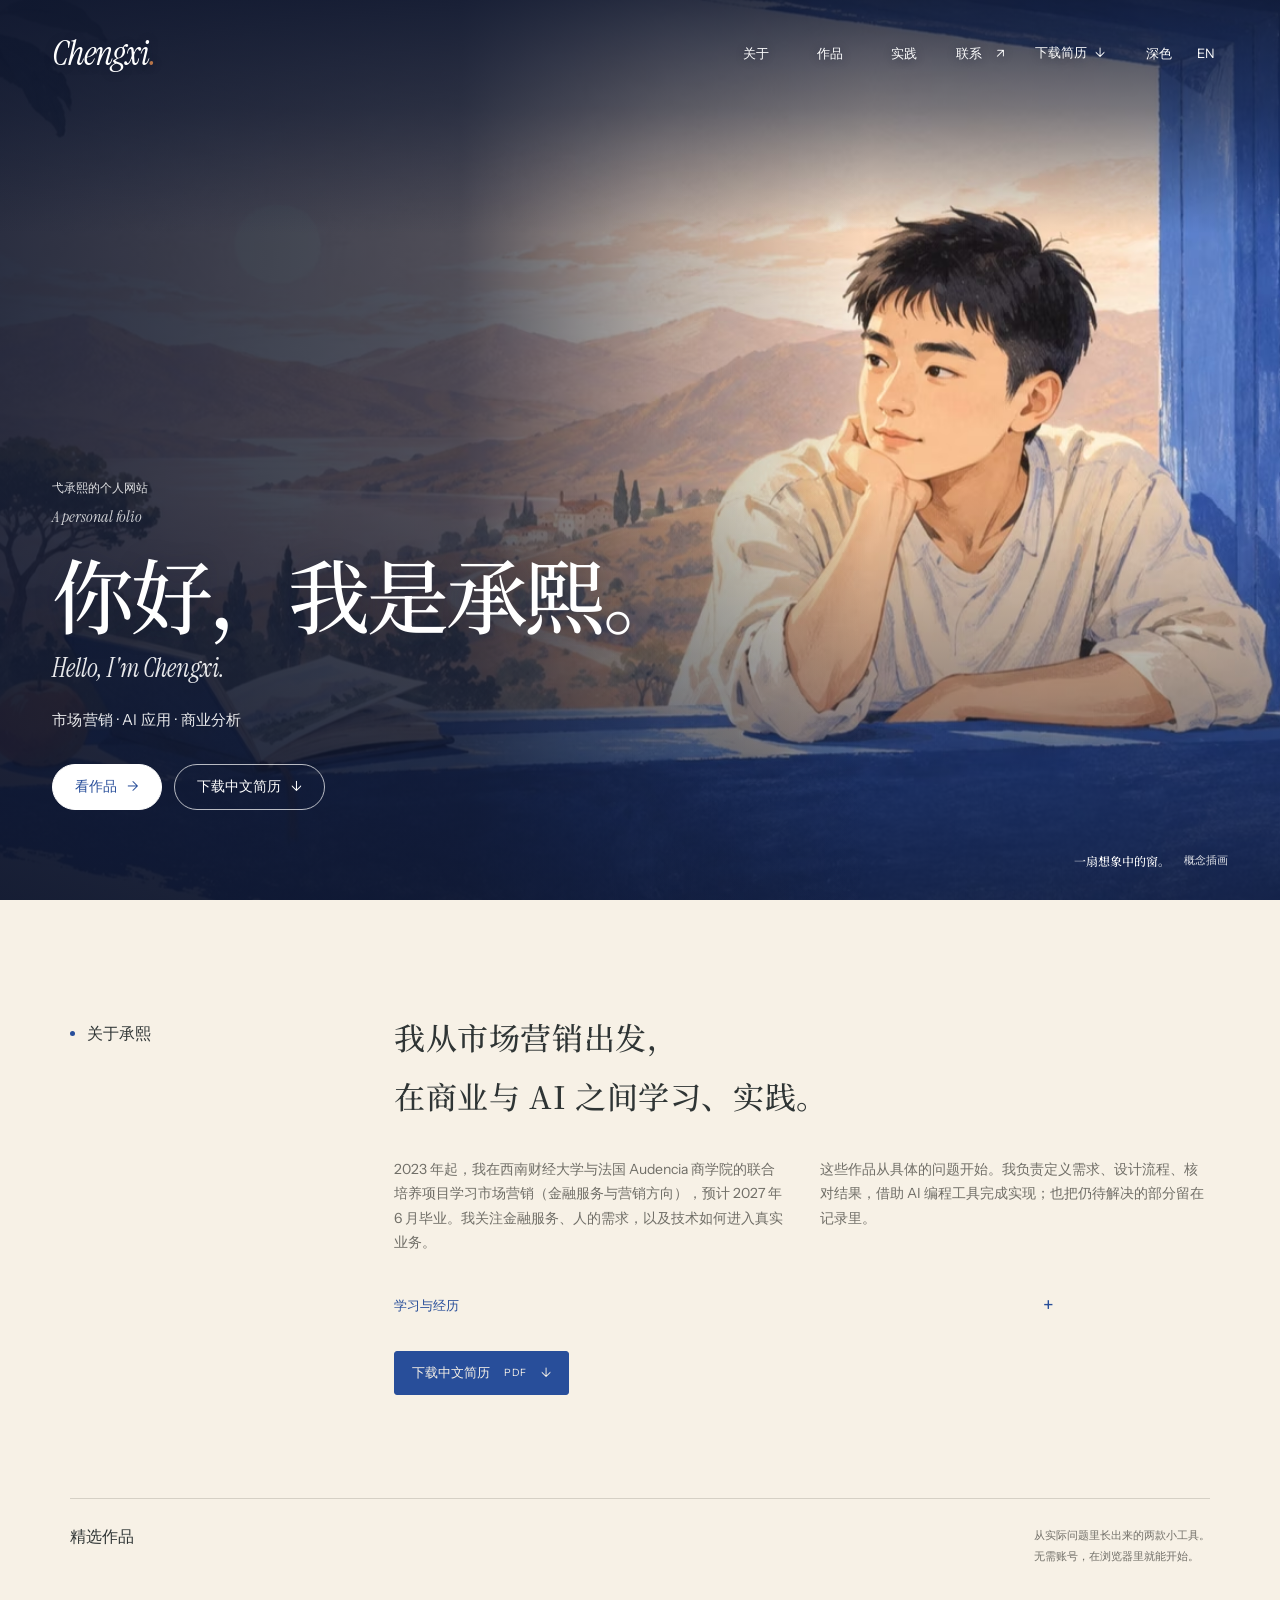
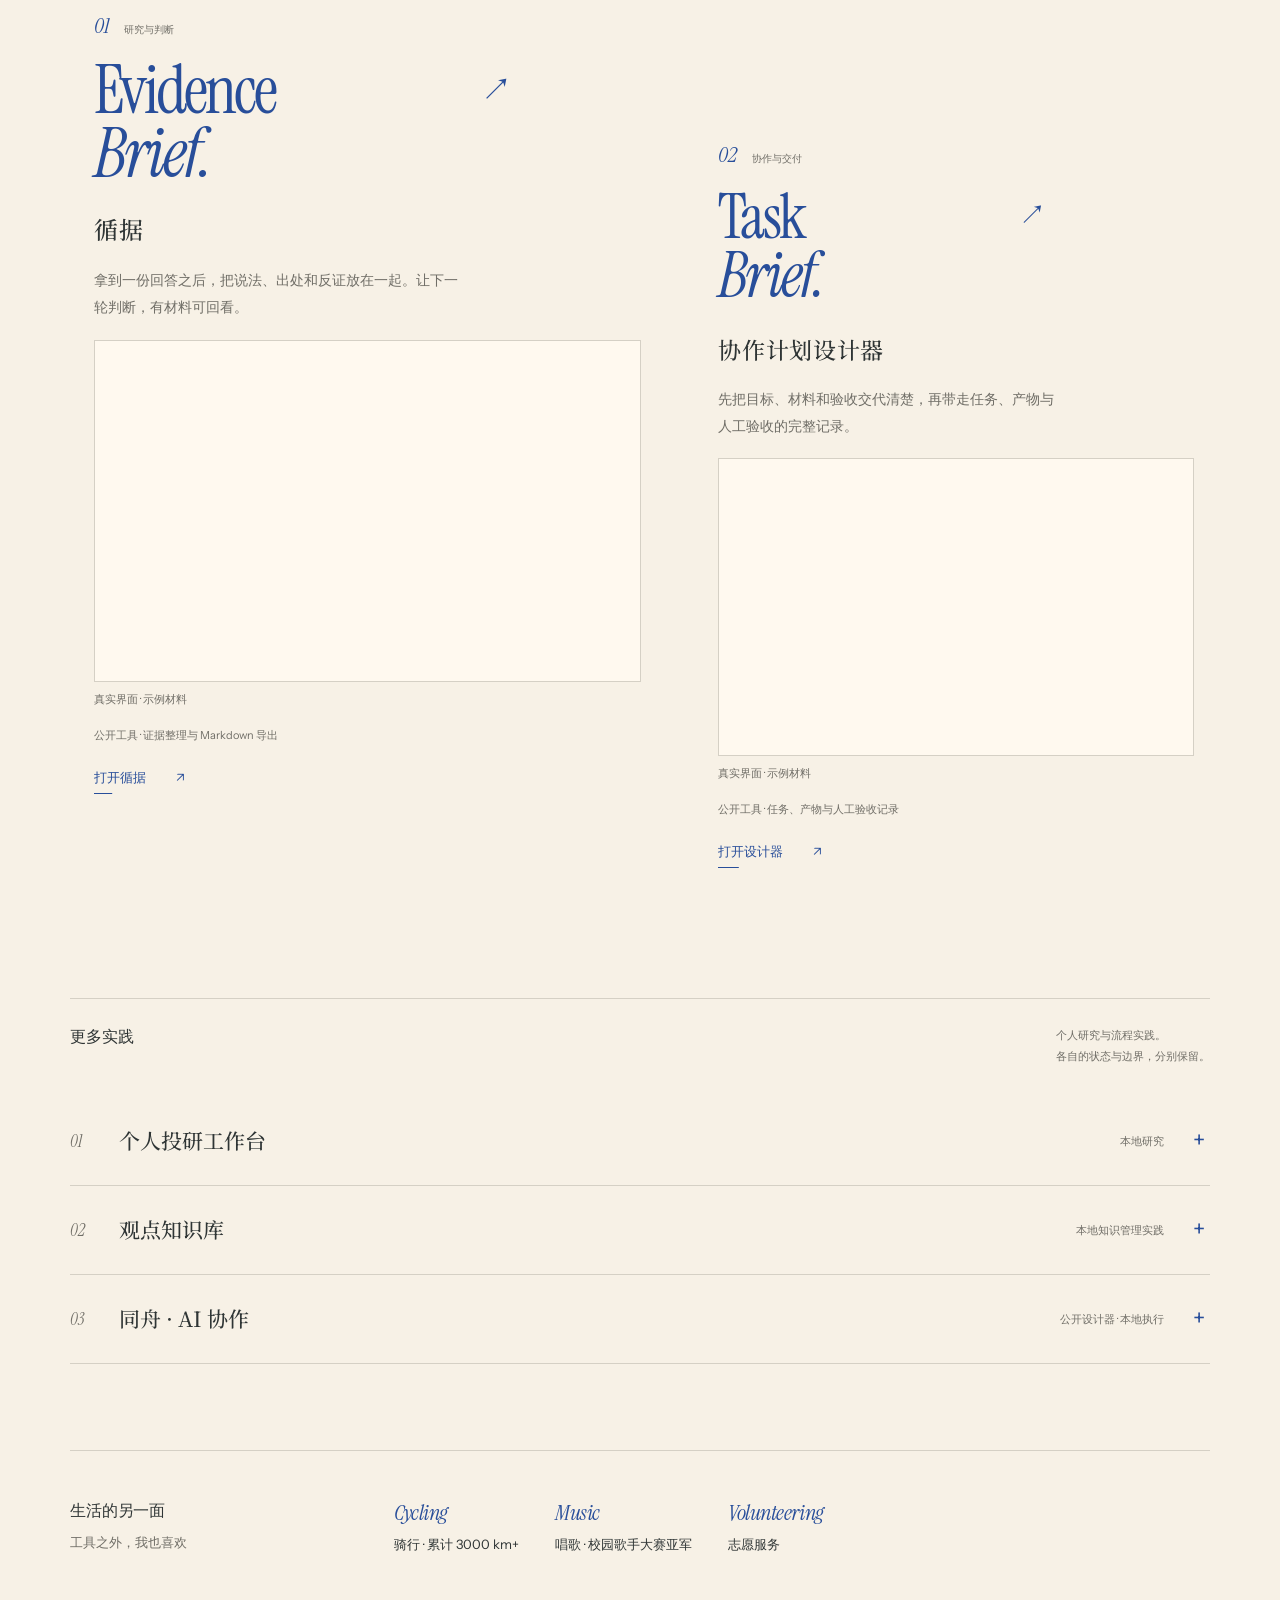
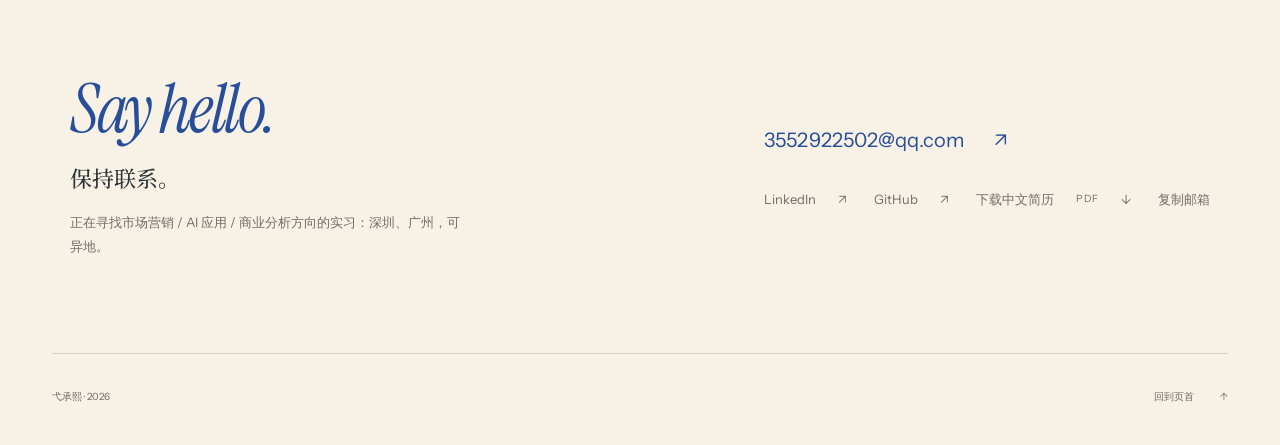
==== commit 951dd6a5: "content: publish decisions — city-only availability, translated paper title, phone-free public resum" ====
--- a/index.html
+++ b/index.html
@@ -40,12 +40,12 @@
 <a class="skip" href="#main" data-t="t0">跳到主要内容</a>
 <header class="masthead shell on-hero">
   <a class="signature" href="#top" aria-label="承熙，返回页首" data-t-aria-label="fBrandLabel" lang="en">Chengxi<span aria-hidden="true">.</span></a>
-  <nav id="site-nav" aria-label="主导航" data-t-aria-label="t89"><a href="#about" data-t="t5">关于</a><a href="#work" data-t="fNavWork">作品</a><a href="#practice" data-t="fNavPractice">实践</a><a href="#contact"><span data-t="t6">联系</span> <span aria-hidden="true">↗</span></a><a class="resume-button" href="assets/resume-yi-chengxi-2026-10.pdf?v=20261029" download="Yi-Chengxi-Resume-ZH.pdf" title="下载中文简历（PDF）" data-t-title="fResumeTitle"><span data-t="fResumeNav">下载简历</span><span aria-hidden="true">↓</span></a></nav>
+  <nav id="site-nav" aria-label="主导航" data-t-aria-label="t89"><a href="#about" data-t="t5">关于</a><a href="#work" data-t="fNavWork">作品</a><a href="#practice" data-t="fNavPractice">实践</a><a href="#contact"><span data-t="t6">联系</span> <span aria-hidden="true">↗</span></a><a class="resume-button" href="assets/resume-yi-chengxi-2026-10-public.pdf?v=20261029b" download="Yi-Chengxi-Resume-ZH.pdf" title="下载中文简历（PDF）" data-t-title="fResumeTitle"><span data-t="fResumeNav">下载简历</span><span aria-hidden="true">↓</span></a></nav>
   <div class="header-controls"><button class="theme-toggle" type="button" aria-pressed="false" hidden>深色</button><button class="language-toggle" type="button" aria-label="Switch to English" hidden>EN</button><button class="nav-toggle" type="button" aria-controls="site-nav" aria-expanded="false" hidden data-t="t2">菜单</button></div>
 </header>
 <main id="main">
   <section class="opening hero-b" aria-labelledby="hello">
-    <div class="opening-title shell"><p class="small-intro"><span data-t="fSmallIntro">弋承熙的个人网站</span><span class="folio-subtitle" lang="en">A personal folio</span></p><h1 id="hello" data-t="fGreeting">你好，我是承熙。</h1><p class="hello-en" lang="en" data-t="fGreetingSub">Hello, I&#x27;m Chengxi.</p><p class="hero-tags" data-t="t12">市场营销 · AI 应用 · 商业分析</p><div class="hero-actions"><a class="hero-cta primary" href="#work"><span data-t="fHeroWork">看作品</span><span aria-hidden="true">→</span></a><a class="hero-cta" href="assets/resume-yi-chengxi-2026-10.pdf?v=20261029" download="Yi-Chengxi-Resume-ZH.pdf"><span data-t="fResume">下载中文简历</span><span aria-hidden="true">↓</span></a></div></div>
+    <div class="opening-title shell"><p class="small-intro"><span data-t="fSmallIntro">弋承熙的个人网站</span><span class="folio-subtitle" lang="en">A personal folio</span></p><h1 id="hello" data-t="fGreeting">你好，我是承熙。</h1><p class="hello-en" lang="en" data-t="fGreetingSub">Hello, I&#x27;m Chengxi.</p><p class="hero-tags" data-t="t12">市场营销 · AI 应用 · 商业分析</p><div class="hero-actions"><a class="hero-cta primary" href="#work"><span data-t="fHeroWork">看作品</span><span aria-hidden="true">→</span></a><a class="hero-cta" href="assets/resume-yi-chengxi-2026-10-public.pdf?v=20261029b" download="Yi-Chengxi-Resume-ZH.pdf"><span data-t="fResume">下载中文简历</span><span aria-hidden="true">↓</span></a></div></div>
     <figure class="opening-figure"><div class="image-window"><picture><source type="image/avif" srcset="assets/curiosity-window-1200.avif 1200w, assets/curiosity-window-1940.avif 1940w" sizes="(max-width:760px) 240vh, 100vw"><source type="image/jpeg" srcset="assets/curiosity-window-1200.jpg 1200w, assets/curiosity-window-1942.jpg 1942w" sizes="(max-width:760px) 240vh, 100vw"><img src="assets/curiosity-window.png" alt="概念插画：承熙倚在钴蓝色窗边，窗台放着一本书，远处是暖色山水。" data-t-alt="fImageAlt" width="1942" height="809" fetchpriority="high" decoding="async"></picture></div><figcaption class="shell"><span data-t="fWindowNote">一扇想象中的窗。</span><span data-t="fImageCredit">概念插画</span></figcaption></figure>
   </section>
   <section class="introduction reading-shell" id="about" aria-labelledby="about-title">
@@ -54,7 +54,7 @@
 在商业与 AI 之间学习、实践。</p><div class="introduction-detail"><p data-t="fIntroBackground">2023 年起，我在西南财经大学与法国 Audencia 商学院的联合培养项目学习市场营销（金融服务与营销方向），预计 2027 年 6 月毕业。我关注金融服务、人的需求，以及技术如何进入真实业务。</p><p data-t="fIntroRole">这些作品从具体的问题开始。我负责定义需求、设计流程、核对结果，借助 AI 编程工具完成实现；也把仍待解决的部分留在记录里。</p></div>
       <details class="experience-notes"><summary><span data-t="fExperienceTitle">学习与经历</span><span aria-hidden="true">+</span></summary><div class="experience-content"><p class="education"><strong data-t="fEducation">西南财经大学 × Audencia</strong><span data-t="t81">市场营销（金融服务与营销）· 2023.09 — 2027.06（预计毕业）</span></p><p class="education"><strong data-t="fPaperLabel">论文</strong><span data-t="fPaper">《保险科技在车险风险控制中的应用研究》获国际期刊 Finance & Economics 录用（独立作者，2026.06）。</span></p><p class="education"><strong data-t="fThesisLabel">毕业论文 · 开题阶段</strong><span data-t="fThesis">个人 AI 助手的信息披露方式如何影响用户使用意愿——以感知信息透明度为中介的情境实验研究，进行中。</span></p><p class="education"><strong data-t="fHonorsLabel">荣誉</strong><span data-t="fHonors">校级优秀共青团员、校级优秀共青团干部、社会工作与志愿服务奖、第三十三期团校优秀学员。</span></p><p class="exp-group" data-t="fGroupWork">实习</p><ol class="timeline">
         <li><time>2026.05 — 07</time><h3 data-t="t74">四川银行 · 成都分行营业部市场营销部实习生</h3><p data-t="t75">日均接待个人及对公客户 40+ 人次，了解需求后推介理财、存款等零售产品，协助完成多笔销售转化。</p></li><li><time>2026.03 — 04</time><h3 data-t="t76">成都高投创业投资有限公司 · 投资服务部实习生</h3><p data-t="t77">参与四川省成果转化投资引导基金子基金管理机构遴选，完成标书填写与路演 PPT；完成 5 支创投基金税收优惠申报；参与公文起草，整理尽调材料并维护直投业务台账。</p></li><li><time>2025.07 — 09</time><h3 data-t="t78">四川星途领航商用飞机 · 国际合作部海外销售支持</h3><p data-t="t79">跟进电子科技大学 × 腾盾科创联合主办的 Commercial UAVs 国际夏令营（20 名哈利法大学学生），统筹物料与场地；独立策划并执行四川文化体验活动。</p></li><li><time>2024.01 — 02</time><h3 data-t="fAiaTitle">友邦保险（香港）· IBEP 项目</h3><p data-t="fAiaText">完成保险产品设计、风险评估、客户画像分析等 5 个模块，结业成绩前 20%，获管培生直通资格。</p></li>
-      </ol><p class="exp-group" data-t="fGroupCampus">校园与实践</p><ol class="timeline"><li><time>2025.01 — 08</time><h3 data-t="fPracticeTripTitle">社会实践 · 三下乡与“青衿引财”</h3><p data-t="fPracticeTripText">设计并讲授财经素养与科技应用课程，活动获中国日报网等 6 家媒体报道；运营“青衿引财”公众号，独立撰写 7 篇推文，累计阅读 5000+；团队获校级优秀实践团队二等奖。</p></li><li><time>2024.01 — 2025.12</time><h3 data-t="fCmauTitle">全国大学生市场研究与商业策划大赛（CMAU）· 两届</h3><p data-t="fCmauText">第三届任队长，带 5 人团队完成众邦银行品牌年轻化调研与营销方案，获校内选拔赛二等奖；第五届负责恒安标准人寿项目调研与用户数据分析，提出以播客为载体的 O2O 营销方案，团队获校内三等奖。</p></li><li><time>2024.03 — 2025.06</time><h3 data-t="fLeagueTitle">西南财经大学校团委 · 志愿者工作部负责人 / 社会实践部副部长</h3><p data-t="fLeagueText">统筹志愿活动调度，参与 2024“一带一路”合作媒体论坛、研究生考务、百年校庆等大型志愿服务，跨部门对接校内多个单位。</p></li><li><time>2024.01</time><h3 data-t="fHkuTitle">香港大学中国商业学院 · 学术综合培育项目</h3><p data-t="fHkuText">担任队长，完成 27 页《世界大学排名研究》报告与英文展示，覆盖 QS / THE / US News 三大排名体系。</p></li></ol><p class="exp-group" data-t="fGroupSkills">技能</p><p class="education"><strong data-t="fLangLabel">语言</strong><span data-t="fLang">中文（母语）；英语 IELTS 6.5 · CET-6 544。</span></p><p class="education"><strong data-t="fDataLabel">数据与工具</strong><span data-t="fData">Excel 问卷数据处理与统计分析、见数（Credamo）；能设计指标体系与自动化校验规则。</span></p><p class="education"><strong data-t="fAiLabel">AI 辅助工作</strong><span data-t="fAi">需求拆解、流程设计与结果复核，重视信息来源和输出边界。</span></p></div></details><a class="resume-button resume-about" href="assets/resume-yi-chengxi-2026-10.pdf?v=20261029" download="Yi-Chengxi-Resume-ZH.pdf"><span data-t="fResume">下载中文简历</span><span class="resume-format">PDF</span><span aria-hidden="true">↓</span></a>
+      </ol><p class="exp-group" data-t="fGroupCampus">校园与实践</p><ol class="timeline"><li><time>2025.01 — 08</time><h3 data-t="fPracticeTripTitle">社会实践 · 三下乡与“青衿引财”</h3><p data-t="fPracticeTripText">设计并讲授财经素养与科技应用课程，活动获中国日报网等 6 家媒体报道；运营“青衿引财”公众号，独立撰写 7 篇推文，累计阅读 5000+；团队获校级优秀实践团队二等奖。</p></li><li><time>2024.01 — 2025.12</time><h3 data-t="fCmauTitle">全国大学生市场研究与商业策划大赛（CMAU）· 两届</h3><p data-t="fCmauText">第三届任队长，带 5 人团队完成众邦银行品牌年轻化调研与营销方案，获校内选拔赛二等奖；第五届负责恒安标准人寿项目调研与用户数据分析，提出以播客为载体的 O2O 营销方案，团队获校内三等奖。</p></li><li><time>2024.03 — 2025.06</time><h3 data-t="fLeagueTitle">西南财经大学校团委 · 志愿者工作部负责人 / 社会实践部副部长</h3><p data-t="fLeagueText">统筹志愿活动调度，参与 2024“一带一路”合作媒体论坛、研究生考务、百年校庆等大型志愿服务，跨部门对接校内多个单位。</p></li><li><time>2024.01</time><h3 data-t="fHkuTitle">香港大学中国商业学院 · 学术综合培育项目</h3><p data-t="fHkuText">担任队长，完成 27 页《世界大学排名研究》报告与英文展示，覆盖 QS / THE / US News 三大排名体系。</p></li></ol><p class="exp-group" data-t="fGroupSkills">技能</p><p class="education"><strong data-t="fLangLabel">语言</strong><span data-t="fLang">中文（母语）；英语 IELTS 6.5 · CET-6 544。</span></p><p class="education"><strong data-t="fDataLabel">数据与工具</strong><span data-t="fData">Excel 问卷数据处理与统计分析、见数（Credamo）；能设计指标体系与自动化校验规则。</span></p><p class="education"><strong data-t="fAiLabel">AI 辅助工作</strong><span data-t="fAi">需求拆解、流程设计与结果复核，重视信息来源和输出边界。</span></p></div></details><a class="resume-button resume-about" href="assets/resume-yi-chengxi-2026-10-public.pdf?v=20261029b" download="Yi-Chengxi-Resume-ZH.pdf"><span data-t="fResume">下载中文简历</span><span class="resume-format">PDF</span><span aria-hidden="true">↓</span></a>
     </div>
   </section>
   <section class="selected-work reading-shell" id="work" aria-labelledby="work-title"><span class="anchor-alias" id="tools" aria-hidden="true"></span><span class="anchor-alias" id="tool-start" aria-hidden="true"></span>
@@ -74,7 +74,7 @@
 <div class="case-part" id="collaboration-part-1"><span class="anchor-alias" id="case-collaboration-1" aria-hidden="true"></span><h4 data-t="t49">我的工作</h4><p data-t="t50">定义任务范围、协作分工与停止条件，借助 AI 工具完成实现，再核对实际产物与检查记录。</p></div>
 <div class="case-part" id="collaboration-part-2"><span class="anchor-alias" id="case-collaboration-2" aria-hidden="true"></span><h4 data-t="t51">结果与边界</h4><p data-t="t52">已跑通真实计划、初稿与复核链；2026 年 10 月起，本地版扩展为统一调度队列与工作台，全量回归 538 项通过。公开设计器可导出工作流；执行仍需自己的本地环境，节省比例尚未量化。</p></div></div><a class="quiet-link" href="projects/tongzhou/" data-t="q0">查看同舟项目与设计器 ↗</a></div></details></div></section>
   <section class="life reading-shell" aria-labelledby="life-title"><div class="life-heading"><h2 id="life-title" data-t="fLifeTitle">生活的另一面</h2><p data-t="fLifeIntro">工具之外，我也喜欢</p></div><ul class="interests"><li><span lang="en">Cycling</span><span data-t="t70">骑行 · 累计 3000 km+</span></li><li><span lang="en">Music</span><span data-t="t71">唱歌 · 校园歌手大赛亚军</span></li><li><span lang="en">Volunteering</span><span data-t="t72">志愿服务</span></li></ul></section>
-  <section class="contact reading-shell" id="contact" aria-labelledby="contact-title"><div class="contact-intro"><p lang="en">Say hello.</p><h2 id="contact-title" data-t="fContactTitle">保持联系。</h2><div class="contact-availability" data-t="fAvailability">正在寻找市场营销 / AI 应用 / 商业分析方向的实习：深圳、广州，可异地；每周 5 天，可实习 3–6 个月。</div></div><div class="contact-details"><a class="email" href="mailto:3552922502@qq.com">3552922502@qq.com <span aria-hidden="true">↗</span></a><nav aria-label="外部主页" data-t-aria-label="fExternalNav"><a href="https://www.linkedin.com/in/chengxi-yi-452460428/" target="_blank" rel="noopener noreferrer">LinkedIn <span aria-hidden="true">↗</span></a><a href="https://github.com/chengxi562-hue" target="_blank" rel="noopener noreferrer">GitHub <span aria-hidden="true">↗</span></a><a href="assets/resume-yi-chengxi-2026-10.pdf?v=20261029" download="Yi-Chengxi-Resume-ZH.pdf"><span data-t="fResume">下载中文简历</span><span class="resume-format">PDF</span><span aria-hidden="true">↓</span></a><button class="copy" type="button" data-email="3552922502@qq.com" hidden data-t="t85">复制邮箱</button></nav><span class="copy-status" role="status"></span></div></section>
+  <section class="contact reading-shell" id="contact" aria-labelledby="contact-title"><div class="contact-intro"><p lang="en">Say hello.</p><h2 id="contact-title" data-t="fContactTitle">保持联系。</h2><div class="contact-availability" data-t="fAvailability">正在寻找市场营销 / AI 应用 / 商业分析方向的实习：深圳、广州，可异地。</div></div><div class="contact-details"><a class="email" href="mailto:3552922502@qq.com">3552922502@qq.com <span aria-hidden="true">↗</span></a><nav aria-label="外部主页" data-t-aria-label="fExternalNav"><a href="https://www.linkedin.com/in/chengxi-yi-452460428/" target="_blank" rel="noopener noreferrer">LinkedIn <span aria-hidden="true">↗</span></a><a href="https://github.com/chengxi562-hue" target="_blank" rel="noopener noreferrer">GitHub <span aria-hidden="true">↗</span></a><a href="assets/resume-yi-chengxi-2026-10-public.pdf?v=20261029b" download="Yi-Chengxi-Resume-ZH.pdf"><span data-t="fResume">下载中文简历</span><span class="resume-format">PDF</span><span aria-hidden="true">↓</span></a><button class="copy" type="button" data-email="3552922502@qq.com" hidden data-t="t85">复制邮箱</button></nav><span class="copy-status" role="status"></span></div></section>
 </main>
 <footer class="footer shell"><p data-t="fFooter">弋承熙 · 2026</p><a href="#top"><span data-t="fBackTop">回到页首</span><span aria-hidden="true">↑</span></a></footer>
 </body>
